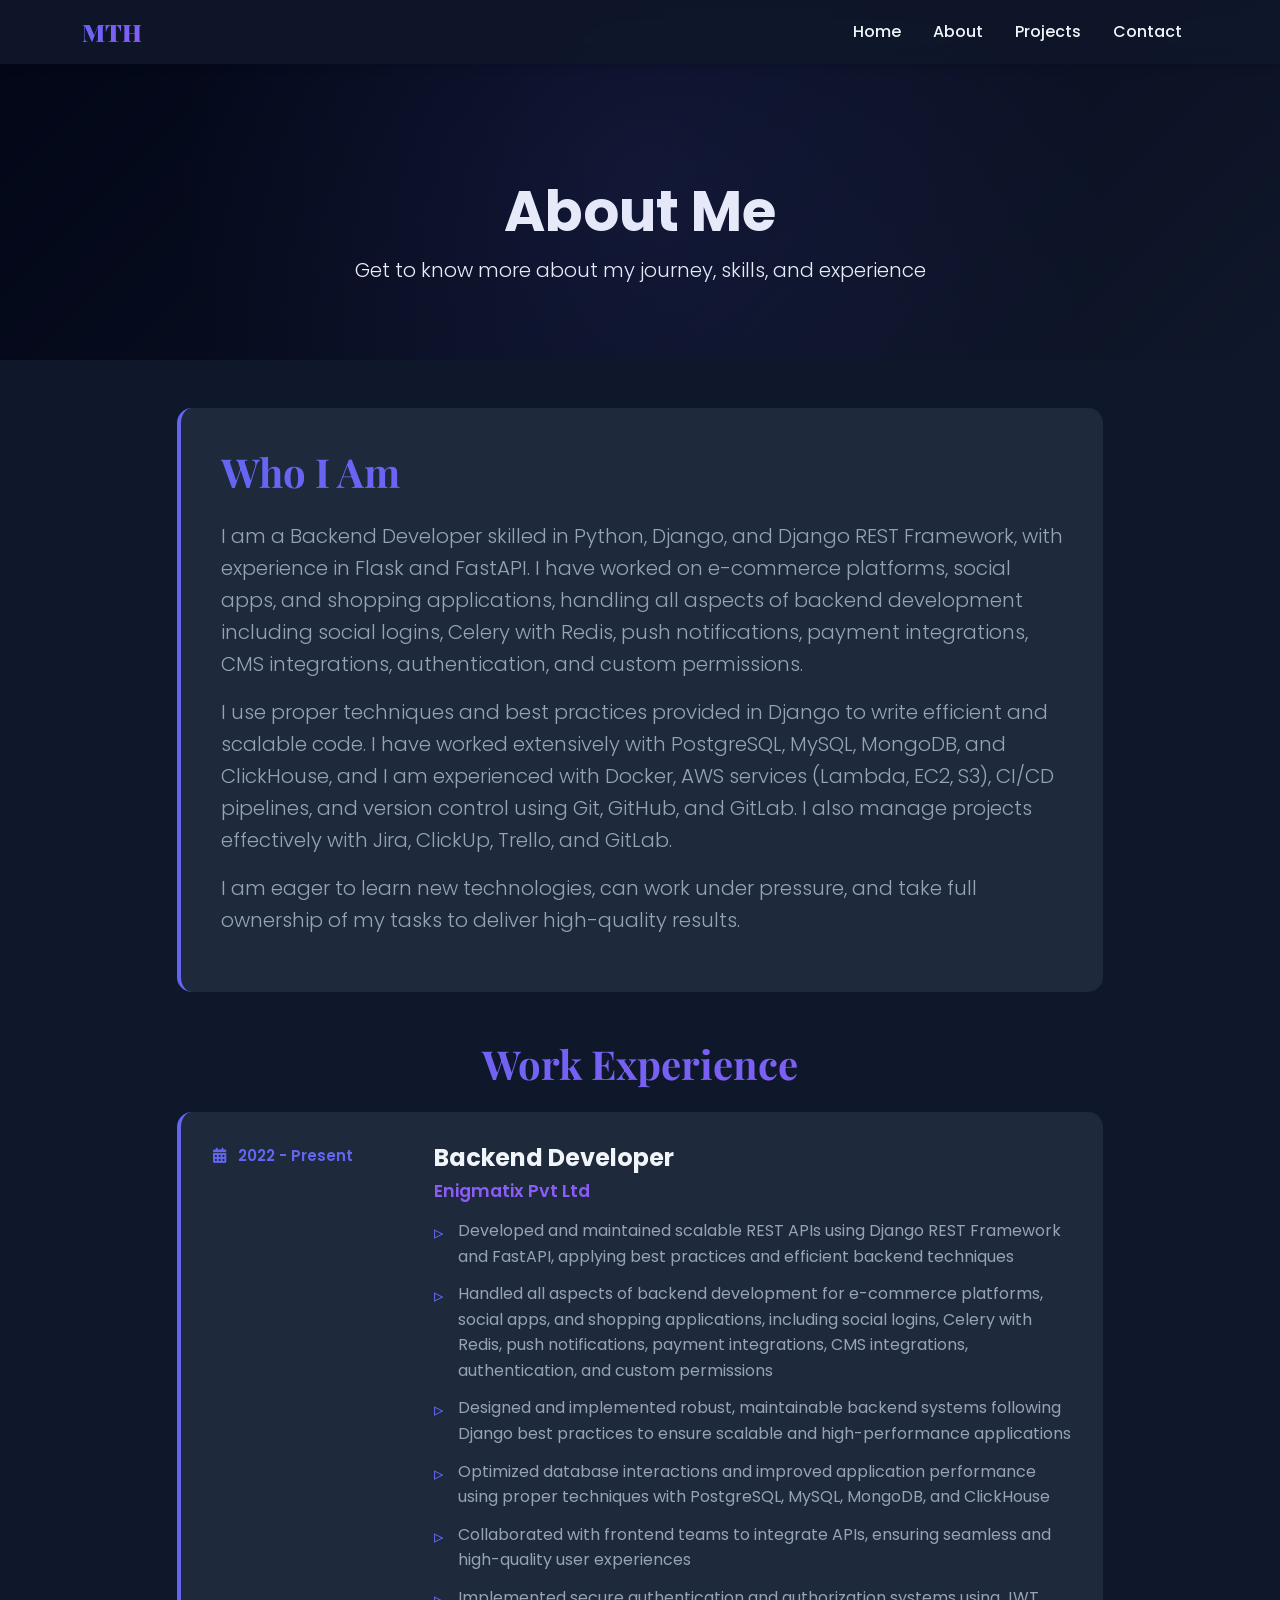
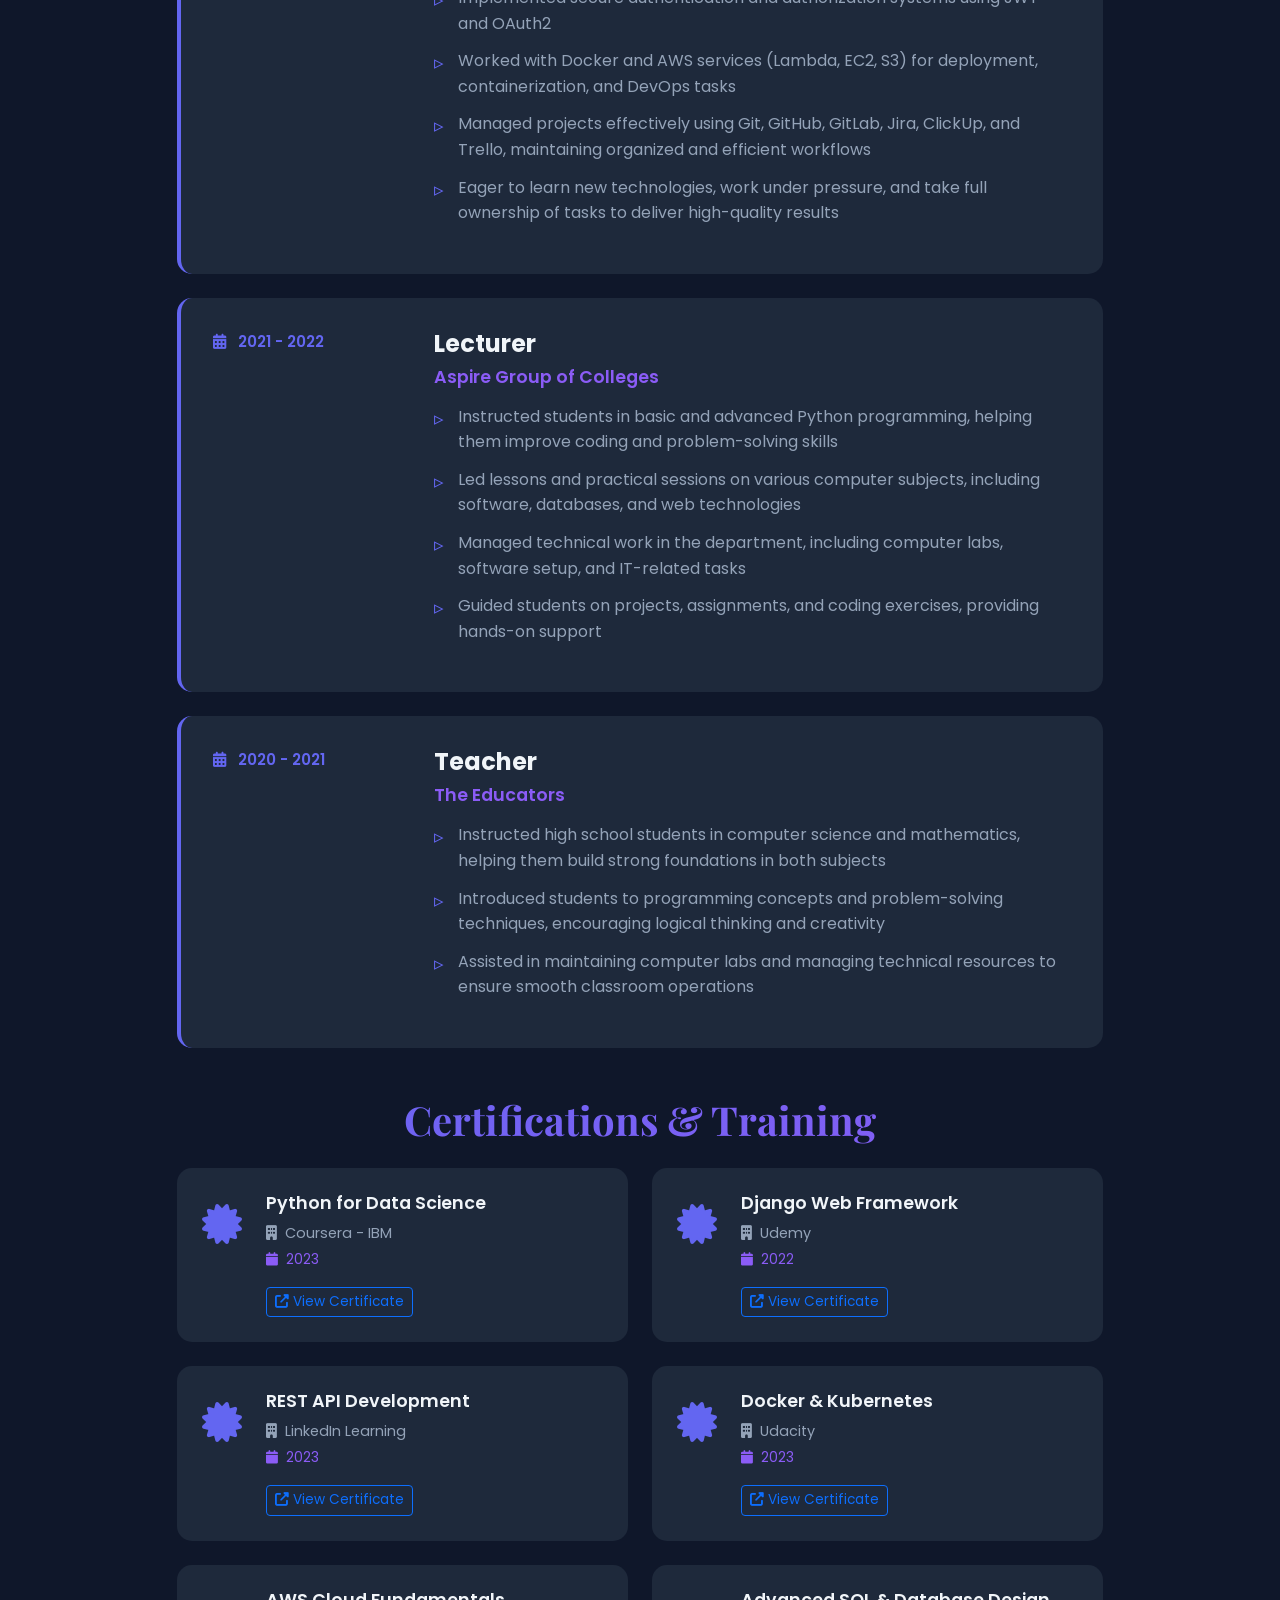
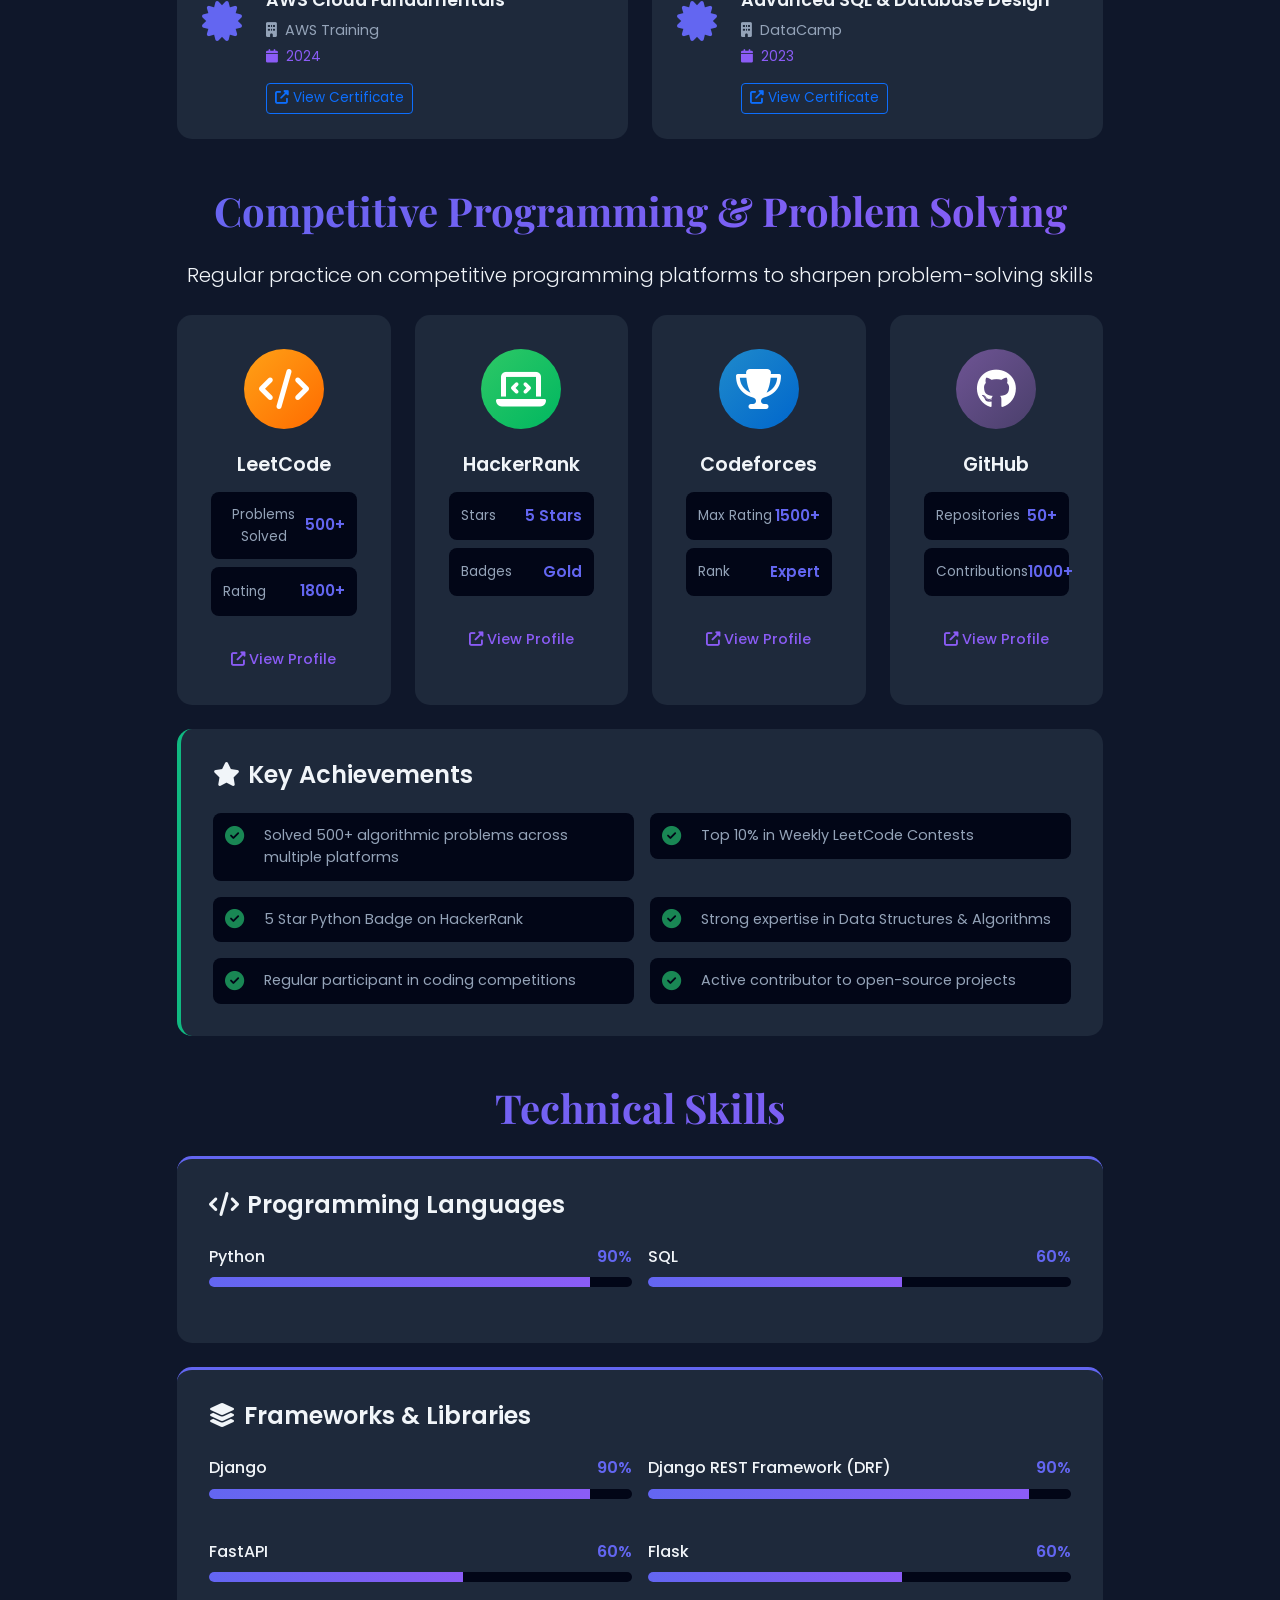
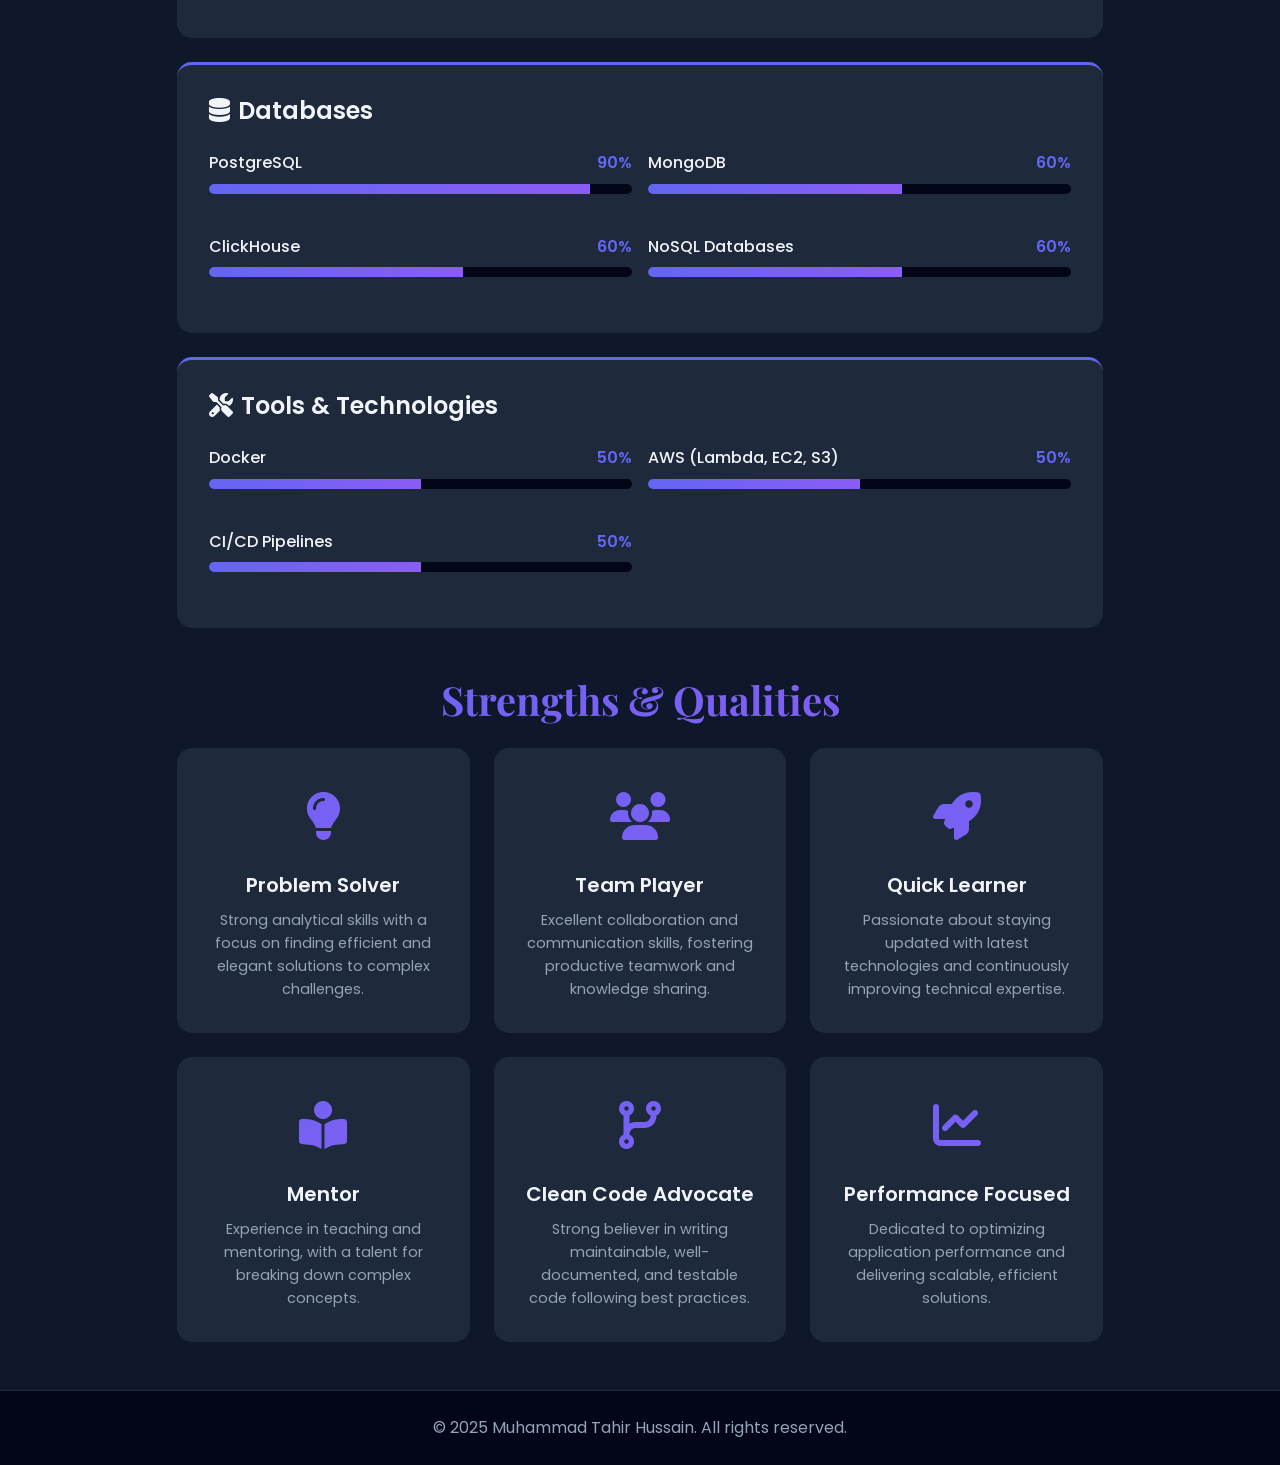
==== about.html @ ba2c2f6b "Add portfolio to showcase skills, projects, and experience" ====
<!DOCTYPE html>
<html lang="en">
<head>
    <meta charset="UTF-8">
    <meta name="viewport" content="width=device-width, initial-scale=1.0">
    <meta name="description" content="About Muhammad Tahir Hussain - Experienced Backend Developer with expertise in Python, Django, and FastAPI.">
    <meta name="keywords" content="Backend Developer, Python, Django, FastAPI, REST API, Muhammad Tahir Hussain">
    <title>About - Muhammad Tahir Hussain</title>

    <!-- Open Graph / Facebook -->
    <meta property="og:type" content="website">
    <meta property="og:url" content="https://yourdomain.com/about.html">
    <meta property="og:title" content="About - Muhammad Tahir Hussain">
    <meta property="og:description" content="Get to know more about my journey, skills, and experience as a Backend Developer.">
    <meta property="og:image" content="https://yourdomain.com/images/og-image.jpg">

    <!-- Twitter -->
    <meta property="twitter:card" content="summary_large_image">
    <meta property="twitter:url" content="https://yourdomain.com/about.html">
    <meta property="twitter:title" content="About - Muhammad Tahir Hussain">
    <meta property="twitter:description" content="Get to know more about my journey, skills, and experience as a Backend Developer.">
    <meta property="twitter:image" content="https://yourdomain.com/images/og-image.jpg">
    <meta name="twitter:creator" content="@tahirnekukara">
    <meta name="twitter:site" content="@tahirnekukara">

    <!-- Social Media Links -->
    <meta property="og:see_also" content="https://www.facebook.com/tahirnekukara">
    <meta property="og:see_also" content="https://www.twitter.com/tahirnekukara">
    <meta property="og:see_also" content="https://www.instagram.com/tahirnekukara">

    <!-- Profile Metadata -->
    <meta property="profile:first_name" content="Muhammad Tahir">
    <meta property="profile:last_name" content="Hussain">
    <meta property="profile:username" content="tahirnekukara">

    <!-- Social Profiles for Search Engines -->
    <link rel="me" href="https://www.facebook.com/tahirnekukara">
    <link rel="me" href="https://www.twitter.com/tahirnekukara">
    <link rel="me" href="https://www.instagram.com/tahirnekukara">

    <!-- Favicon -->
    <link rel="icon" type="image/x-icon" href="favicon.ico">
    <meta name="theme-color" content="#6366f1">

    <!-- Bootstrap 5 CSS -->
    <link href="https://cdn.jsdelivr.net/npm/bootstrap@5.3.2/dist/css/bootstrap.min.css" rel="stylesheet">

    <!-- Font Awesome Icons -->
    <link rel="stylesheet" href="https://cdnjs.cloudflare.com/ajax/libs/font-awesome/6.4.2/css/all.min.css">

    <!-- Google Fonts -->
    <link href="https://fonts.googleapis.com/css2?family=Poppins:wght@300;400;500;600;700&family=Playfair+Display:wght@700;900&display=swap" rel="stylesheet">

    <!-- Custom CSS -->
    <link rel="stylesheet" href="assets/css/style.css">
</head>
<body>

    <!-- Navigation -->
    <nav class="navbar navbar-expand-lg navbar-dark bg-dark fixed-top">
        <div class="container">
            <a class="navbar-brand" href="index.html">
                <span class="brand-name">MTH</span>
            </a>
            <button class="navbar-toggler" type="button" data-bs-toggle="collapse" data-bs-target="#navbarNav">
                <span class="navbar-toggler-icon"></span>
            </button>
            <div class="collapse navbar-collapse" id="navbarNav">
                <ul class="navbar-nav ms-auto">
                    <li class="nav-item">
                        <a class="nav-link" href="index.html">Home</a>
                    </li>
                    <li class="nav-item">
                        <a class="nav-link active" href="about.html">About</a>
                    </li>
                    <li class="nav-item">
                        <a class="nav-link" href="projects.html">Projects</a>
                    </li>
                    <li class="nav-item">
                        <a class="nav-link" href="contact.html">Contact</a>
                    </li>
                </ul>
            </div>
        </div>
    </nav>

    <!-- About Hero Section -->
    <section class="page-header d-flex align-items-center">
        <div class="container">
            <div class="row">
                <div class="col-12 text-center fade-in">
                    <h1 class="display-4 fw-bold">About Me</h1>
                    <p class="lead">Get to know more about my journey, skills, and experience</p>
                </div>
            </div>
        </div>
    </section>

    <!-- About Content Section -->
    <section class="about-section py-5">
        <div class="container">
            <!-- Introduction -->
            <div class="row mb-5 fade-in-up">
                <div class="col-lg-10 mx-auto">
                    <div class="about-intro">
                        <h2 class="section-title mb-4">Who I Am</h2>
                        <p class="lead">
                            I am a Backend Developer skilled in Python, Django, and Django REST Framework, with experience
                            in Flask and FastAPI. I have worked on e-commerce platforms, social apps, and shopping
                            applications, handling all aspects of backend development including social logins, Celery with
                            Redis, push notifications, payment integrations, CMS integrations, authentication, and custom
                            permissions.
                        </p>
                        <p class="lead">
                            I use proper techniques and best practices provided in Django to write efficient and scalable
                            code. I have worked extensively with PostgreSQL, MySQL, MongoDB, and ClickHouse, and I am
                            experienced with Docker, AWS services (Lambda, EC2, S3), CI/CD pipelines, and version control
                            using Git, GitHub, and GitLab. I also manage projects effectively with Jira, ClickUp, Trello,
                            and GitLab.
                        </p>
                        <p class="lead">
                            I am eager to learn new technologies, can work under pressure, and take full ownership of my
                            tasks to deliver high-quality results.
                        </p>
                    </div>
                </div>
            </div>

            <!-- Work Experience -->
            <div class="row mb-5">
                <div class="col-12">
                    <h2 class="section-title mb-4 text-center">Work Experience</h2>
                </div>
                <div class="col-lg-10 mx-auto">
                    <!-- Experience 1 -->
                    <div class="experience-card fade-in-up mb-4">
                        <div class="row">
                            <div class="col-md-3 mb-3 mb-md-0">
                                <div class="experience-year">
                                    <i class="fas fa-calendar-alt me-2"></i>
                                    2022 - Present
                                </div>
                            </div>
                            <div class="col-md-9">
                                <h4 class="experience-title">Backend Developer</h4>
                                <h5 class="experience-company">Enigmatix Pvt Ltd</h5>
                                <ul class="experience-details">
                                    <li>Developed and maintained scalable REST APIs using Django REST Framework and FastAPI, applying best practices and efficient backend techniques</li>
                                    <li>Handled all aspects of backend development for e-commerce platforms, social apps, and shopping applications, including social logins, Celery with Redis, push notifications, payment integrations, CMS integrations, authentication, and custom permissions</li>
                                    <li>Designed and implemented robust, maintainable backend systems following Django best practices to ensure scalable and high-performance applications</li>
                                    <li>Optimized database interactions and improved application performance using proper techniques with PostgreSQL, MySQL, MongoDB, and ClickHouse</li>
                                    <li>Collaborated with frontend teams to integrate APIs, ensuring seamless and high-quality user experiences</li>
                                    <li>Implemented secure authentication and authorization systems using JWT and OAuth2</li>
                                    <li>Worked with Docker and AWS services (Lambda, EC2, S3) for deployment, containerization, and DevOps tasks</li>
                                    <li>Managed projects effectively using Git, GitHub, GitLab, Jira, ClickUp, and Trello, maintaining organized and efficient workflows</li>
                                    <li>Eager to learn new technologies, work under pressure, and take full ownership of tasks to deliver high-quality results</li>
                                </ul>
                            </div>
                        </div>
                    </div>

                    <!-- Experience 2 -->
                    <div class="experience-card fade-in-up mb-4">
                        <div class="row">
                            <div class="col-md-3 mb-3 mb-md-0">
                                <div class="experience-year">
                                    <i class="fas fa-calendar-alt me-2"></i>
                                    2021 - 2022
                                </div>
                            </div>
                            <div class="col-md-9">
                                <h4 class="experience-title">Lecturer</h4>
                                <h5 class="experience-company">Aspire Group of Colleges</h5>
                                <ul class="experience-details">
                                    <li>Instructed students in basic and advanced Python programming, helping them improve coding and problem-solving skills</li>
                                    <li>Led lessons and practical sessions on various computer subjects, including software, databases, and web technologies</li>
                                    <li>Managed technical work in the department, including computer labs, software setup, and IT-related tasks</li>
                                    <li>Guided students on projects, assignments, and coding exercises, providing hands-on support</li>
                                </ul>
                            </div>
                        </div>
                    </div>

                    <!-- Experience 3 -->
                    <div class="experience-card fade-in-up">
                        <div class="row">
                            <div class="col-md-3 mb-3 mb-md-0">
                                <div class="experience-year">
                                    <i class="fas fa-calendar-alt me-2"></i>
                                    2020 - 2021
                                </div>
                            </div>
                            <div class="col-md-9">
                                <h4 class="experience-title">Teacher</h4>
                                <h5 class="experience-company">The Educators</h5>
                                <ul class="experience-details">
                                    <li>Instructed high school students in computer science and mathematics, helping them build strong foundations in both subjects</li>
                                    <li>Introduced students to programming concepts and problem-solving techniques, encouraging logical thinking and creativity</li>
                                    <li>Assisted in maintaining computer labs and managing technical resources to ensure smooth classroom operations</li>
                                </ul>
                            </div>
                        </div>
                    </div>
                </div>
            </div>

            <!-- Certifications & Training -->
            <div class="row mb-5">
                <div class="col-12">
                    <h2 class="section-title mb-4 text-center">Certifications & Training</h2>
                </div>
                <div class="col-lg-10 mx-auto">
                    <div class="row g-4">
                        <!-- Certificate 1 -->
                        <div class="col-md-6 fade-in-up">
                            <div class="certificate-card">
                                <div class="certificate-icon">
                                    <i class="fas fa-certificate"></i>
                                </div>
                                <div class="certificate-content">
                                    <h5 class="certificate-title">Python for Data Science</h5>
                                    <p class="certificate-issuer"><i class="fas fa-building me-2"></i>Coursera - IBM</p>
                                    <p class="certificate-date"><i class="fas fa-calendar me-2"></i>2023</p>
                                    <a href="#" class="btn btn-sm btn-outline-primary certificate-link" target="_blank">
                                        <i class="fas fa-external-link-alt me-1"></i>View Certificate
                                    </a>
                                </div>
                            </div>
                        </div>

                        <!-- Certificate 2 -->
                        <div class="col-md-6 fade-in-up">
                            <div class="certificate-card">
                                <div class="certificate-icon">
                                    <i class="fas fa-certificate"></i>
                                </div>
                                <div class="certificate-content">
                                    <h5 class="certificate-title">Django Web Framework</h5>
                                    <p class="certificate-issuer"><i class="fas fa-building me-2"></i>Udemy</p>
                                    <p class="certificate-date"><i class="fas fa-calendar me-2"></i>2022</p>
                                    <a href="#" class="btn btn-sm btn-outline-primary certificate-link" target="_blank">
                                        <i class="fas fa-external-link-alt me-1"></i>View Certificate
                                    </a>
                                </div>
                            </div>
                        </div>

                        <!-- Certificate 3 -->
                        <div class="col-md-6 fade-in-up">
                            <div class="certificate-card">
                                <div class="certificate-icon">
                                    <i class="fas fa-certificate"></i>
                                </div>
                                <div class="certificate-content">
                                    <h5 class="certificate-title">REST API Development</h5>
                                    <p class="certificate-issuer"><i class="fas fa-building me-2"></i>LinkedIn Learning</p>
                                    <p class="certificate-date"><i class="fas fa-calendar me-2"></i>2023</p>
                                    <a href="#" class="btn btn-sm btn-outline-primary certificate-link" target="_blank">
                                        <i class="fas fa-external-link-alt me-1"></i>View Certificate
                                    </a>
                                </div>
                            </div>
                        </div>

                        <!-- Certificate 4 -->
                        <div class="col-md-6 fade-in-up">
                            <div class="certificate-card">
                                <div class="certificate-icon">
                                    <i class="fas fa-certificate"></i>
                                </div>
                                <div class="certificate-content">
                                    <h5 class="certificate-title">Docker & Kubernetes</h5>
                                    <p class="certificate-issuer"><i class="fas fa-building me-2"></i>Udacity</p>
                                    <p class="certificate-date"><i class="fas fa-calendar me-2"></i>2023</p>
                                    <a href="#" class="btn btn-sm btn-outline-primary certificate-link" target="_blank">
                                        <i class="fas fa-external-link-alt me-1"></i>View Certificate
                                    </a>
                                </div>
                            </div>
                        </div>

                        <!-- Certificate 5 -->
                        <div class="col-md-6 fade-in-up">
                            <div class="certificate-card">
                                <div class="certificate-icon">
                                    <i class="fas fa-certificate"></i>
                                </div>
                                <div class="certificate-content">
                                    <h5 class="certificate-title">AWS Cloud Fundamentals</h5>
                                    <p class="certificate-issuer"><i class="fas fa-building me-2"></i>AWS Training</p>
                                    <p class="certificate-date"><i class="fas fa-calendar me-2"></i>2024</p>
                                    <a href="#" class="btn btn-sm btn-outline-primary certificate-link" target="_blank">
                                        <i class="fas fa-external-link-alt me-1"></i>View Certificate
                                    </a>
                                </div>
                            </div>
                        </div>

                        <!-- Certificate 6 -->
                        <div class="col-md-6 fade-in-up">
                            <div class="certificate-card">
                                <div class="certificate-icon">
                                    <i class="fas fa-certificate"></i>
                                </div>
                                <div class="certificate-content">
                                    <h5 class="certificate-title">Advanced SQL & Database Design</h5>
                                    <p class="certificate-issuer"><i class="fas fa-building me-2"></i>DataCamp</p>
                                    <p class="certificate-date"><i class="fas fa-calendar me-2"></i>2023</p>
                                    <a href="#" class="btn btn-sm btn-outline-primary certificate-link" target="_blank">
                                        <i class="fas fa-external-link-alt me-1"></i>View Certificate
                                    </a>
                                </div>
                            </div>
                        </div>
                    </div>
                </div>
            </div>

            <!-- Competitive Programming & Problem Solving -->
            <div class="row mb-5">
                <div class="col-12">
                    <h2 class="section-title mb-4 text-center">Competitive Programming & Problem Solving</h2>
                    <p class="text-center lead mb-4">
                        Regular practice on competitive programming platforms to sharpen problem-solving skills
                    </p>
                </div>
                <div class="col-lg-10 mx-auto">
                    <div class="row g-4 mb-4">
                        <!-- LeetCode -->
                        <div class="col-md-6 col-lg-3 fade-in-up">
                            <a href="https://leetcode.com/yourusername" target="_blank" class="coding-platform-card text-decoration-none">
                                <div class="platform-icon leetcode">
                                    <i class="fas fa-code"></i>
                                </div>
                                <h5 class="platform-name">LeetCode</h5>
                                <div class="platform-stats">
                                    <div class="stat-item">
                                        <span class="stat-label">Problems Solved</span>
                                        <span class="stat-value">500+</span>
                                    </div>
                                    <div class="stat-item">
                                        <span class="stat-label">Rating</span>
                                        <span class="stat-value">1800+</span>
                                    </div>
                                </div>
                                <div class="platform-link">
                                    <i class="fas fa-external-link-alt"></i> View Profile
                                </div>
                            </a>
                        </div>

                        <!-- HackerRank -->
                        <div class="col-md-6 col-lg-3 fade-in-up">
                            <a href="https://www.hackerrank.com/yourusername" target="_blank" class="coding-platform-card text-decoration-none">
                                <div class="platform-icon hackerrank">
                                    <i class="fas fa-laptop-code"></i>
                                </div>
                                <h5 class="platform-name">HackerRank</h5>
                                <div class="platform-stats">
                                    <div class="stat-item">
                                        <span class="stat-label">Stars</span>
                                        <span class="stat-value">5 Stars</span>
                                    </div>
                                    <div class="stat-item">
                                        <span class="stat-label">Badges</span>
                                        <span class="stat-value">Gold</span>
                                    </div>
                                </div>
                                <div class="platform-link">
                                    <i class="fas fa-external-link-alt"></i> View Profile
                                </div>
                            </a>
                        </div>

                        <!-- CodeForces -->
                        <div class="col-md-6 col-lg-3 fade-in-up">
                            <a href="https://codeforces.com/profile/yourusername" target="_blank" class="coding-platform-card text-decoration-none">
                                <div class="platform-icon codeforces">
                                    <i class="fas fa-trophy"></i>
                                </div>
                                <h5 class="platform-name">Codeforces</h5>
                                <div class="platform-stats">
                                    <div class="stat-item">
                                        <span class="stat-label">Max Rating</span>
                                        <span class="stat-value">1500+</span>
                                    </div>
                                    <div class="stat-item">
                                        <span class="stat-label">Rank</span>
                                        <span class="stat-value">Expert</span>
                                    </div>
                                </div>
                                <div class="platform-link">
                                    <i class="fas fa-external-link-alt"></i> View Profile
                                </div>
                            </a>
                        </div>

                        <!-- GitHub -->
                        <div class="col-md-6 col-lg-3 fade-in-up">
                            <a href="https://github.com/tahirhussainswe" target="_blank" class="coding-platform-card text-decoration-none">
                                <div class="platform-icon github">
                                    <i class="fab fa-github"></i>
                                </div>
                                <h5 class="platform-name">GitHub</h5>
                                <div class="platform-stats">
                                    <div class="stat-item">
                                        <span class="stat-label">Repositories</span>
                                        <span class="stat-value">50+</span>
                                    </div>
                                    <div class="stat-item">
                                        <span class="stat-label">Contributions</span>
                                        <span class="stat-value">1000+</span>
                                    </div>
                                </div>
                                <div class="platform-link">
                                    <i class="fas fa-external-link-alt"></i> View Profile
                                </div>
                            </a>
                        </div>
                    </div>

                    <!-- Problem Solving Achievements -->
                    <div class="problem-solving-highlights fade-in-up">
                        <h4 class="mb-4"><i class="fas fa-star me-2"></i>Key Achievements</h4>
                        <div class="row g-3">
                            <div class="col-md-6">
                                <div class="achievement-item">
                                    <i class="fas fa-check-circle text-success me-2"></i>
                                    <span>Solved 500+ algorithmic problems across multiple platforms</span>
                                </div>
                            </div>
                            <div class="col-md-6">
                                <div class="achievement-item">
                                    <i class="fas fa-check-circle text-success me-2"></i>
                                    <span>Top 10% in Weekly LeetCode Contests</span>
                                </div>
                            </div>
                            <div class="col-md-6">
                                <div class="achievement-item">
                                    <i class="fas fa-check-circle text-success me-2"></i>
                                    <span>5 Star Python Badge on HackerRank</span>
                                </div>
                            </div>
                            <div class="col-md-6">
                                <div class="achievement-item">
                                    <i class="fas fa-check-circle text-success me-2"></i>
                                    <span>Strong expertise in Data Structures & Algorithms</span>
                                </div>
                            </div>
                            <div class="col-md-6">
                                <div class="achievement-item">
                                    <i class="fas fa-check-circle text-success me-2"></i>
                                    <span>Regular participant in coding competitions</span>
                                </div>
                            </div>
                            <div class="col-md-6">
                                <div class="achievement-item">
                                    <i class="fas fa-check-circle text-success me-2"></i>
                                    <span>Active contributor to open-source projects</span>
                                </div>
                            </div>
                        </div>
                    </div>
                </div>
            </div>

            <!-- Technical Skills -->
            <div class="row mb-5">
                <div class="col-12">
                    <h2 class="section-title mb-4 text-center">Technical Skills</h2>
                </div>
                <div class="col-lg-10 mx-auto">
                    <!-- Languages -->
                    <div class="skill-category fade-in-up mb-4">
                        <h4 class="skill-category-title">
                            <i class="fas fa-code me-2"></i>Programming Languages
                        </h4>
                        <div class="row g-3">
                            <div class="col-md-6">
                                <div class="skill-item">
                                    <div class="d-flex justify-content-between mb-2">
                                        <span class="skill-name">Python</span>
                                        <span class="skill-percentage">90%</span>
                                    </div>
                                    <div class="progress">
                                        <div class="progress-bar" role="progressbar" style="width: 90%" aria-valuenow="90" aria-valuemin="0" aria-valuemax="100"></div>
                                    </div>
                                </div>
                            </div>
                            <div class="col-md-6">
                                <div class="skill-item">
                                    <div class="d-flex justify-content-between mb-2">
                                        <span class="skill-name">SQL</span>
                                        <span class="skill-percentage">60%</span>
                                    </div>
                                    <div class="progress">
                                        <div class="progress-bar" role="progressbar" style="width: 60%" aria-valuenow="60" aria-valuemin="0" aria-valuemax="100"></div>
                                    </div>
                                </div>
                            </div>
                        </div>
                    </div>

                    <!-- Frameworks -->
                    <div class="skill-category fade-in-up mb-4">
                        <h4 class="skill-category-title">
                            <i class="fas fa-layer-group me-2"></i>Frameworks & Libraries
                        </h4>
                        <div class="row g-3">
                            <div class="col-md-6">
                                <div class="skill-item">
                                    <div class="d-flex justify-content-between mb-2">
                                        <span class="skill-name">Django</span>
                                        <span class="skill-percentage">90%</span>
                                    </div>
                                    <div class="progress">
                                        <div class="progress-bar" role="progressbar" style="width: 90%" aria-valuenow="90" aria-valuemin="0" aria-valuemax="100"></div>
                                    </div>
                                </div>
                            </div>
                            <div class="col-md-6">
                                <div class="skill-item">
                                    <div class="d-flex justify-content-between mb-2">
                                        <span class="skill-name">Django REST Framework (DRF)</span>
                                        <span class="skill-percentage">90%</span>
                                    </div>
                                    <div class="progress">
                                        <div class="progress-bar" role="progressbar" style="width: 90%" aria-valuenow="90" aria-valuemin="0" aria-valuemax="100"></div>
                                    </div>
                                </div>
                            </div>
                            <div class="col-md-6">
                                <div class="skill-item">
                                    <div class="d-flex justify-content-between mb-2">
                                        <span class="skill-name">FastAPI</span>
                                        <span class="skill-percentage">60%</span>
                                    </div>
                                    <div class="progress">
                                        <div class="progress-bar" role="progressbar" style="width: 60%" aria-valuenow="60" aria-valuemin="0" aria-valuemax="100"></div>
                                    </div>
                                </div>
                            </div>
                            <div class="col-md-6">
                                <div class="skill-item">
                                    <div class="d-flex justify-content-between mb-2">
                                        <span class="skill-name">Flask</span>
                                        <span class="skill-percentage">60%</span>
                                    </div>
                                    <div class="progress">
                                        <div class="progress-bar" role="progressbar" style="width: 60%" aria-valuenow="60" aria-valuemin="0" aria-valuemax="100"></div>
                                    </div>
                                </div>
                            </div>
                        </div>
                    </div>

                    <!-- Databases -->
                    <div class="skill-category fade-in-up mb-4">
                        <h4 class="skill-category-title">
                            <i class="fas fa-database me-2"></i>Databases
                        </h4>
                        <div class="row g-3">
                            <div class="col-md-6">
                                <div class="skill-item">
                                    <div class="d-flex justify-content-between mb-2">
                                        <span class="skill-name">PostgreSQL</span>
                                        <span class="skill-percentage">90%</span>
                                    </div>
                                    <div class="progress">
                                        <div class="progress-bar" role="progressbar" style="width: 90%" aria-valuenow="90" aria-valuemin="0" aria-valuemax="100"></div>
                                    </div>
                                </div>
                            </div>
                            <div class="col-md-6">
                                <div class="skill-item">
                                    <div class="d-flex justify-content-between mb-2">
                                        <span class="skill-name">MongoDB</span>
                                        <span class="skill-percentage">60%</span>
                                    </div>
                                    <div class="progress">
                                        <div class="progress-bar" role="progressbar" style="width: 60%" aria-valuenow="60" aria-valuemin="0" aria-valuemax="100"></div>
                                    </div>
                                </div>
                            </div>
                            <div class="col-md-6">
                                <div class="skill-item">
                                    <div class="d-flex justify-content-between mb-2">
                                        <span class="skill-name">ClickHouse</span>
                                        <span class="skill-percentage">60%</span>
                                    </div>
                                    <div class="progress">
                                        <div class="progress-bar" role="progressbar" style="width: 60%" aria-valuenow="60" aria-valuemin="0" aria-valuemax="100"></div>
                                    </div>
                                </div>
                            </div>
                            <div class="col-md-6">
                                <div class="skill-item">
                                    <div class="d-flex justify-content-between mb-2">
                                        <span class="skill-name">NoSQL Databases</span>
                                        <span class="skill-percentage">60%</span>
                                    </div>
                                    <div class="progress">
                                        <div class="progress-bar" role="progressbar" style="width: 60%" aria-valuenow="60" aria-valuemin="0" aria-valuemax="100"></div>
                                    </div>
                                </div>
                            </div>
                        </div>
                    </div>

                    <!-- Tools & Technologies -->
                    <div class="skill-category fade-in-up">
                        <h4 class="skill-category-title">
                            <i class="fas fa-tools me-2"></i>Tools & Technologies
                        </h4>
                        <div class="row g-3">
                            <div class="col-md-6">
                                <div class="skill-item">
                                    <div class="d-flex justify-content-between mb-2">
                                        <span class="skill-name">Docker</span>
                                        <span class="skill-percentage">50%</span>
                                    </div>
                                    <div class="progress">
                                        <div class="progress-bar" role="progressbar" style="width: 50%" aria-valuenow="50" aria-valuemin="0" aria-valuemax="100"></div>
                                    </div>
                                </div>
                            </div>
                            <div class="col-md-6">
                                <div class="skill-item">
                                    <div class="d-flex justify-content-between mb-2">
                                        <span class="skill-name">AWS (Lambda, EC2, S3)</span>
                                        <span class="skill-percentage">50%</span>
                                    </div>
                                    <div class="progress">
                                        <div class="progress-bar" role="progressbar" style="width: 50%" aria-valuenow="50" aria-valuemin="0" aria-valuemax="100"></div>
                                    </div>
                                </div>
                            </div>
                            <div class="col-md-6">
                                <div class="skill-item">
                                    <div class="d-flex justify-content-between mb-2">
                                        <span class="skill-name">CI/CD Pipelines</span>
                                        <span class="skill-percentage">50%</span>
                                    </div>
                                    <div class="progress">
                                        <div class="progress-bar" role="progressbar" style="width: 50%" aria-valuenow="50" aria-valuemin="0" aria-valuemax="100"></div>
                                    </div>
                                </div>
                            </div>
                        </div>
                    </div>
                </div>
            </div>

            <!-- Strengths & Personal Qualities -->
            <div class="row">
                <div class="col-12">
                    <h2 class="section-title mb-4 text-center">Strengths & Qualities</h2>
                </div>
                <div class="col-lg-10 mx-auto">
                    <div class="row g-4">
                        <div class="col-md-4 fade-in-up">
                            <div class="quality-card text-center">
                                <div class="quality-icon">
                                    <i class="fas fa-lightbulb"></i>
                                </div>
                                <h5>Problem Solver</h5>
                                <p>Strong analytical skills with a focus on finding efficient and elegant solutions to complex challenges.</p>
                            </div>
                        </div>
                        <div class="col-md-4 fade-in-up">
                            <div class="quality-card text-center">
                                <div class="quality-icon">
                                    <i class="fas fa-users"></i>
                                </div>
                                <h5>Team Player</h5>
                                <p>Excellent collaboration and communication skills, fostering productive teamwork and knowledge sharing.</p>
                            </div>
                        </div>
                        <div class="col-md-4 fade-in-up">
                            <div class="quality-card text-center">
                                <div class="quality-icon">
                                    <i class="fas fa-rocket"></i>
                                </div>
                                <h5>Quick Learner</h5>
                                <p>Passionate about staying updated with latest technologies and continuously improving technical expertise.</p>
                            </div>
                        </div>
                        <div class="col-md-4 fade-in-up">
                            <div class="quality-card text-center">
                                <div class="quality-icon">
                                    <i class="fas fa-book-reader"></i>
                                </div>
                                <h5>Mentor</h5>
                                <p>Experience in teaching and mentoring, with a talent for breaking down complex concepts.</p>
                            </div>
                        </div>
                        <div class="col-md-4 fade-in-up">
                            <div class="quality-card text-center">
                                <div class="quality-icon">
                                    <i class="fas fa-code-branch"></i>
                                </div>
                                <h5>Clean Code Advocate</h5>
                                <p>Strong believer in writing maintainable, well-documented, and testable code following best practices.</p>
                            </div>
                        </div>
                        <div class="col-md-4 fade-in-up">
                            <div class="quality-card text-center">
                                <div class="quality-icon">
                                    <i class="fas fa-chart-line"></i>
                                </div>
                                <h5>Performance Focused</h5>
                                <p>Dedicated to optimizing application performance and delivering scalable, efficient solutions.</p>
                            </div>
                        </div>
                    </div>
                </div>
            </div>
        </div>
    </section>

    <!-- Footer -->
    <footer class="footer text-center py-4">
        <div class="container">
            <p class="mb-0">&copy; 2025 Muhammad Tahir Hussain. All rights reserved.</p>
        </div>
    </footer>

    <!-- Bootstrap JS -->
    <script src="https://cdn.jsdelivr.net/npm/bootstrap@5.3.2/dist/js/bootstrap.bundle.min.js"></script>

    <!-- Custom JS -->
    <script src="assets/js/script.js"></script>
</body>
</html>
---- assets/css/style.css ----
/* ========================================
   GLOBAL STYLES & RESET
   ======================================== */

:root {
    --primary-color: #6366f1;
    --secondary-color: #8b5cf6;
    --accent-color: #ec4899;
    --dark-bg: #0f172a;
    --darker-bg: #020617;
    --light-text: #f1f5f9;
    --gray-text: #94a3b8;
    --card-bg: #1e293b;
    --card-hover: #334155;
    --success-color: #10b981;
    --transition-speed: 0.3s;
}

* {
    margin: 0;
    padding: 0;
    box-sizing: border-box;
}

body {
    font-family: 'Poppins', sans-serif;
    background-color: var(--dark-bg);
    color: var(--light-text);
    line-height: 1.6;
    overflow-x: hidden;
}

/* Smooth Scrolling */
html {
    scroll-behavior: smooth;
}

/* Selection Color */
::selection {
    background-color: var(--primary-color);
    color: white;
}

/* ========================================
   NAVIGATION
   ======================================== */

.navbar {
    background-color: rgba(15, 23, 42, 0.95) !important;
    backdrop-filter: blur(10px);
    box-shadow: 0 4px 6px rgba(0, 0, 0, 0.1);
    transition: all var(--transition-speed) ease;
}

.navbar-brand .brand-name {
    font-family: 'Playfair Display', serif;
    font-size: 1.5rem;
    font-weight: 900;
    background: linear-gradient(135deg, var(--primary-color), var(--secondary-color));
    -webkit-background-clip: text;
    -webkit-text-fill-color: transparent;
    background-clip: text;
    transition: all var(--transition-speed) ease;
}

.navbar-brand .brand-name:hover {
    transform: scale(1.1);
}

.nav-link {
    color: var(--light-text) !important;
    font-weight: 500;
    margin: 0 0.5rem;
    position: relative;
    transition: all var(--transition-speed) ease;
}

.nav-link::after {
    content: '';
    position: absolute;
    bottom: 0;
    left: 50%;
    transform: translateX(-50%);
    width: 0;
    height: 2px;
    background: linear-gradient(90deg, var(--primary-color), var(--secondary-color));
    transition: width var(--transition-speed) ease;
}

.nav-link:hover::after,
.nav-link.active::after {
    width: 80%;
}

.nav-link:hover {
    color: var(--primary-color) !important;
}

/* ========================================
   HERO SECTION
   ======================================== */

.hero-section {
    min-height: 100vh;
    padding: 120px 0 80px;
    background: linear-gradient(135deg, var(--darker-bg) 0%, var(--dark-bg) 100%);
    position: relative;
    overflow: hidden;
}

.hero-section::before {
    content: '';
    position: absolute;
    top: 0;
    left: 0;
    right: 0;
    bottom: 0;
    background: radial-gradient(circle at 20% 50%, rgba(99, 102, 241, 0.1) 0%, transparent 50%),
                radial-gradient(circle at 80% 50%, rgba(139, 92, 246, 0.1) 0%, transparent 50%);
    pointer-events: none;
}

.name-highlight {
    background: linear-gradient(135deg, var(--primary-color), var(--secondary-color), var(--accent-color));
    -webkit-background-clip: text;
    -webkit-text-fill-color: transparent;
    background-clip: text;
    background-size: 200% 200%;
    animation: gradient-shift 3s ease infinite;
    display: inline-block;
    font-family: 'Playfair Display', serif;
    position: relative;
    cursor: pointer;
    transition: all var(--transition-speed) ease;
}

.name-highlight:hover {
    transform: scale(1.05);
    filter: drop-shadow(0 0 20px rgba(99, 102, 241, 0.5));
}

@keyframes gradient-shift {
    0%, 100% {
        background-position: 0% 50%;
    }
    50% {
        background-position: 100% 50%;
    }
}

/* Profile Image */
.profile-image-wrapper {
    display: flex;
    justify-content: center;
    align-items: center;
}

.profile-image-container {
    position: relative;
    width: 350px;
    height: 350px;
    border-radius: 50%;
    overflow: hidden;
    box-shadow: 0 20px 60px rgba(99, 102, 241, 0.3);
    transition: all var(--transition-speed) ease;
}

.profile-image-container:hover {
    transform: scale(1.05) rotate(5deg);
    box-shadow: 0 30px 80px rgba(99, 102, 241, 0.5);
}

.profile-image-container::before {
    content: '';
    position: absolute;
    top: -2px;
    left: -2px;
    right: -2px;
    bottom: -2px;
    background: linear-gradient(45deg, var(--primary-color), var(--secondary-color), var(--accent-color));
    border-radius: 50%;
    z-index: -1;
    animation: rotate-border 3s linear infinite;
}

@keyframes rotate-border {
    0% {
        transform: rotate(0deg);
    }
    100% {
        transform: rotate(360deg);
    }
}

.profile-image {
    width: 100%;
    height: 100%;
    object-fit: cover;
    transition: all var(--transition-speed) ease;
}

.profile-overlay {
    position: absolute;
    top: 0;
    left: 0;
    right: 0;
    bottom: 0;
    background: linear-gradient(135deg, rgba(99, 102, 241, 0.9), rgba(139, 92, 246, 0.9));
    display: flex;
    justify-content: center;
    align-items: center;
    opacity: 0;
    transition: all var(--transition-speed) ease;
}

.profile-image-container:hover .profile-overlay {
    opacity: 1;
}

.profile-image-container:hover .profile-image {
    transform: scale(1.1);
}

.overlay-content i {
    color: white;
    animation: bounce 1s ease infinite;
}

@keyframes bounce {
    0%, 100% {
        transform: translateY(0);
    }
    50% {
        transform: translateY(-10px);
    }
}

/* Social Links */
.social-links {
    display: flex;
    gap: 1rem;
    flex-wrap: wrap;
}

.social-icon {
    width: 50px;
    height: 50px;
    border-radius: 50%;
    background: var(--card-bg);
    display: flex;
    justify-content: center;
    align-items: center;
    color: var(--light-text);
    font-size: 1.2rem;
    transition: all var(--transition-speed) ease;
    text-decoration: none;
}

.social-icon:hover {
    background: linear-gradient(135deg, var(--primary-color), var(--secondary-color));
    color: white;
    transform: translateY(-5px) rotate(360deg);
    box-shadow: 0 10px 30px rgba(99, 102, 241, 0.4);
}

/* CTA Buttons */
.cta-buttons .btn {
    padding: 0.75rem 2rem;
    border-radius: 50px;
    font-weight: 600;
    transition: all var(--transition-speed) ease;
    border: 2px solid transparent;
}

.btn-primary {
    background: linear-gradient(135deg, var(--primary-color), var(--secondary-color));
    border: none;
}

.btn-primary:hover {
    transform: translateY(-3px);
    box-shadow: 0 15px 40px rgba(99, 102, 241, 0.4);
}

.btn-outline-light {
    border-color: var(--light-text);
    color: var(--light-text);
}

.btn-outline-light:hover {
    background: var(--light-text);
    color: var(--dark-bg);
    transform: translateY(-3px);
}

/* Scroll Indicator */
.scroll-indicator {
    position: absolute;
    bottom: 30px;
    left: 50%;
    transform: translateX(-50%);
    animation: scroll-bounce 2s ease-in-out infinite;
}

.scroll-indicator a {
    color: var(--primary-color);
    font-size: 2rem;
    text-decoration: none;
    transition: all var(--transition-speed) ease;
}

.scroll-indicator a:hover {
    color: var(--secondary-color);
}

@keyframes scroll-bounce {
    0%, 100% {
        transform: translateX(-50%) translateY(0);
    }
    50% {
        transform: translateX(-50%) translateY(10px);
    }
}

/* ========================================
   SKILLS PREVIEW SECTION
   ======================================== */

.skills-preview-section {
    background-color: var(--darker-bg);
    padding: 80px 0;
}

.section-title {
    font-family: 'Playfair Display', serif;
    font-weight: 700;
    font-size: 2.5rem;
    margin-bottom: 2rem;
    background: linear-gradient(135deg, var(--primary-color), var(--secondary-color));
    -webkit-background-clip: text;
    -webkit-text-fill-color: transparent;
    background-clip: text;
}

.skill-card {
    background: var(--card-bg);
    padding: 2rem;
    border-radius: 15px;
    transition: all var(--transition-speed) ease;
    border: 1px solid transparent;
    height: 100%;
}

.skill-card:hover {
    background: var(--card-hover);
    transform: translateY(-10px);
    border-color: var(--primary-color);
    box-shadow: 0 20px 40px rgba(99, 102, 241, 0.2);
}

.skill-icon {
    font-size: 3rem;
    background: linear-gradient(135deg, var(--primary-color), var(--secondary-color));
    -webkit-background-clip: text;
    -webkit-text-fill-color: transparent;
    background-clip: text;
    margin-bottom: 1rem;
}

.skill-card h4 {
    font-weight: 600;
    margin-bottom: 0.5rem;
    color: var(--light-text);
}

.skill-card p {
    color: var(--gray-text);
    margin: 0;
    font-size: 0.9rem;
}

/* ========================================
   PAGE HEADER
   ======================================== */

.page-header {
    min-height: 40vh;
    background: linear-gradient(135deg, var(--darker-bg) 0%, var(--dark-bg) 100%);
    padding-top: 120px;
    position: relative;
    overflow: hidden;
}

.page-header::before {
    content: '';
    position: absolute;
    top: 0;
    left: 0;
    right: 0;
    bottom: 0;
    background: radial-gradient(circle at 50% 50%, rgba(99, 102, 241, 0.1) 0%, transparent 70%);
    pointer-events: none;
}

/* ========================================
   ABOUT SECTION
   ======================================== */

.about-section {
    background-color: var(--dark-bg);
}

.about-intro {
    background: var(--card-bg);
    padding: 2.5rem;
    border-radius: 15px;
    border-left: 4px solid var(--primary-color);
}

.about-intro .lead {
    color: var(--gray-text);
    margin-bottom: 1rem;
}

/* Experience Cards */
.experience-card {
    background: var(--card-bg);
    padding: 2rem;
    border-radius: 15px;
    border-left: 4px solid var(--primary-color);
    transition: all var(--transition-speed) ease;
}

.experience-card:hover {
    transform: translateX(10px);
    box-shadow: 0 10px 30px rgba(99, 102, 241, 0.2);
    border-left-width: 6px;
}

.experience-year {
    color: var(--primary-color);
    font-weight: 600;
    font-size: 0.95rem;
}

.experience-title {
    font-weight: 700;
    color: var(--light-text);
    margin-bottom: 0.5rem;
}

.experience-company {
    color: var(--secondary-color);
    font-weight: 600;
    font-size: 1.1rem;
    margin-bottom: 1rem;
}

.experience-details {
    list-style: none;
    padding: 0;
}

.experience-details li {
    position: relative;
    padding-left: 1.5rem;
    margin-bottom: 0.75rem;
    color: var(--gray-text);
}

.experience-details li::before {
    content: '▹';
    position: absolute;
    left: 0;
    color: var(--primary-color);
    font-size: 1.2rem;
}

/* Skills Section */
.skill-category {
    background: var(--card-bg);
    padding: 2rem;
    border-radius: 15px;
    border-top: 3px solid var(--primary-color);
}

.skill-category-title {
    color: var(--light-text);
    font-weight: 600;
    margin-bottom: 1.5rem;
}

.skill-item {
    margin-bottom: 1.5rem;
}

.skill-name {
    color: var(--light-text);
    font-weight: 500;
}

.skill-percentage {
    color: var(--primary-color);
    font-weight: 600;
}

.progress {
    height: 10px;
    background-color: var(--darker-bg);
    border-radius: 10px;
    overflow: hidden;
}

.progress-bar {
    background: linear-gradient(90deg, var(--primary-color), var(--secondary-color));
    transition: width 1.5s ease;
    animation: progress-animation 1.5s ease forwards;
}

@keyframes progress-animation {
    from {
        width: 0;
    }
}

/* Quality Cards */
.quality-card {
    background: var(--card-bg);
    padding: 2rem;
    border-radius: 15px;
    transition: all var(--transition-speed) ease;
    height: 100%;
}

.quality-card:hover {
    background: var(--card-hover);
    transform: translateY(-10px);
    box-shadow: 0 15px 40px rgba(99, 102, 241, 0.2);
}

.quality-icon {
    font-size: 3rem;
    background: linear-gradient(135deg, var(--primary-color), var(--secondary-color));
    -webkit-background-clip: text;
    -webkit-text-fill-color: transparent;
    background-clip: text;
    margin-bottom: 1rem;
}

.quality-card h5 {
    color: var(--light-text);
    font-weight: 600;
    margin-bottom: 0.75rem;
}

.quality-card p {
    color: var(--gray-text);
    font-size: 0.9rem;
    margin: 0;
}

/* ========================================
   CERTIFICATIONS SECTION
   ======================================== */

.certificate-card {
    background: var(--card-bg);
    padding: 1.5rem;
    border-radius: 15px;
    display: flex;
    gap: 1.5rem;
    align-items: flex-start;
    transition: all var(--transition-speed) ease;
    border: 1px solid transparent;
    height: 100%;
}

.certificate-card:hover {
    background: var(--card-hover);
    transform: translateY(-5px);
    border-color: var(--primary-color);
    box-shadow: 0 15px 40px rgba(99, 102, 241, 0.2);
}

.certificate-icon {
    font-size: 2.5rem;
    color: var(--primary-color);
    flex-shrink: 0;
    transition: all var(--transition-speed) ease;
}

.certificate-card:hover .certificate-icon {
    transform: scale(1.1) rotate(10deg);
}

.certificate-content {
    flex-grow: 1;
}

.certificate-title {
    color: var(--light-text);
    font-weight: 600;
    font-size: 1.1rem;
    margin-bottom: 0.5rem;
}

.certificate-issuer {
    color: var(--gray-text);
    font-size: 0.9rem;
    margin-bottom: 0.25rem;
}

.certificate-date {
    color: var(--secondary-color);
    font-size: 0.85rem;
    margin-bottom: 1rem;
}

.certificate-link {
    font-size: 0.85rem;
    transition: all var(--transition-speed) ease;
}

.certificate-link:hover {
    background: linear-gradient(135deg, var(--primary-color), var(--secondary-color));
    border-color: transparent;
    transform: translateX(5px);
}

/* ========================================
   COMPETITIVE PROGRAMMING SECTION
   ======================================== */

.coding-platform-card {
    background: var(--card-bg);
    padding: 2rem;
    border-radius: 15px;
    display: flex;
    flex-direction: column;
    align-items: center;
    text-align: center;
    transition: all var(--transition-speed) ease;
    border: 2px solid transparent;
    height: 100%;
    color: var(--light-text);
}

.coding-platform-card:hover {
    background: var(--card-hover);
    transform: translateY(-10px);
    border-color: var(--primary-color);
    box-shadow: 0 20px 50px rgba(99, 102, 241, 0.3);
    color: var(--light-text);
}

.platform-icon {
    width: 80px;
    height: 80px;
    border-radius: 50%;
    display: flex;
    justify-content: center;
    align-items: center;
    font-size: 2.5rem;
    margin-bottom: 1.5rem;
    transition: all var(--transition-speed) ease;
}

.platform-icon.leetcode {
    background: linear-gradient(135deg, #FFA116, #FF6B00);
    color: white;
}

.platform-icon.hackerrank {
    background: linear-gradient(135deg, #2EC866, #00B760);
    color: white;
}

.platform-icon.codeforces {
    background: linear-gradient(135deg, #1F8ACB, #0066CC);
    color: white;
}

.platform-icon.github {
    background: linear-gradient(135deg, #6e5494, #4a3f6b);
    color: white;
}

.coding-platform-card:hover .platform-icon {
    transform: scale(1.1) rotate(360deg);
}

.platform-name {
    color: var(--light-text);
    font-weight: 600;
    font-size: 1.2rem;
    margin-bottom: 1rem;
}

.platform-stats {
    width: 100%;
    margin-bottom: 1.5rem;
}

.stat-item {
    display: flex;
    justify-content: space-between;
    align-items: center;
    padding: 0.75rem;
    background: var(--darker-bg);
    border-radius: 8px;
    margin-bottom: 0.5rem;
}

.stat-label {
    color: var(--gray-text);
    font-size: 0.85rem;
}

.stat-value {
    color: var(--primary-color);
    font-weight: 600;
    font-size: 0.95rem;
}

.platform-link {
    color: var(--secondary-color);
    font-size: 0.9rem;
    font-weight: 500;
    transition: all var(--transition-speed) ease;
}

.coding-platform-card:hover .platform-link {
    color: var(--primary-color);
    transform: translateX(5px);
}

/* Problem Solving Highlights */
.problem-solving-highlights {
    background: var(--card-bg);
    padding: 2rem;
    border-radius: 15px;
    border-left: 4px solid var(--success-color);
}

.problem-solving-highlights h4 {
    color: var(--light-text);
    font-weight: 600;
    margin-bottom: 1.5rem;
}

.achievement-item {
    display: flex;
    align-items: flex-start;
    gap: 0.75rem;
    padding: 0.75rem;
    background: var(--darker-bg);
    border-radius: 8px;
    transition: all var(--transition-speed) ease;
}

.achievement-item:hover {
    background: var(--card-hover);
    transform: translateX(5px);
}

.achievement-item i {
    font-size: 1.2rem;
    margin-top: 0.1rem;
}

.achievement-item span {
    color: var(--gray-text);
    font-size: 0.9rem;
    line-height: 1.5;
}

/* ========================================
   PROJECTS SECTION
   ======================================== */

.projects-section {
    background-color: var(--dark-bg);
}

.project-card {
    background: var(--card-bg);
    border-radius: 15px;
    overflow: hidden;
    transition: all var(--transition-speed) ease;
    height: 100%;
    display: flex;
    flex-direction: column;
}

.project-card:hover {
    transform: translateY(-15px);
    box-shadow: 0 20px 60px rgba(99, 102, 241, 0.3);
}

.project-image {
    position: relative;
    overflow: hidden;
    height: 200px;
}

.project-image img {
    width: 100%;
    height: 100%;
    object-fit: cover;
    transition: all var(--transition-speed) ease;
}

.project-card:hover .project-image img {
    transform: scale(1.1);
}

.project-overlay {
    position: absolute;
    top: 0;
    left: 0;
    right: 0;
    bottom: 0;
    background: linear-gradient(135deg, rgba(99, 102, 241, 0.95), rgba(139, 92, 246, 0.95));
    display: flex;
    justify-content: center;
    align-items: center;
    opacity: 0;
    transition: all var(--transition-speed) ease;
}

.project-card:hover .project-overlay {
    opacity: 1;
}

.project-links {
    display: flex;
    gap: 1rem;
}

.project-link {
    width: 60px;
    height: 60px;
    border-radius: 50%;
    background: white;
    display: flex;
    justify-content: center;
    align-items: center;
    color: var(--primary-color);
    font-size: 1.5rem;
    text-decoration: none;
    transition: all var(--transition-speed) ease;
}

.project-link:hover {
    transform: scale(1.2) rotate(360deg);
    background: var(--accent-color);
    color: white;
}

.project-content {
    padding: 1.5rem;
    flex-grow: 1;
    display: flex;
    flex-direction: column;
}

.project-title {
    font-weight: 700;
    color: var(--light-text);
    margin-bottom: 0.75rem;
}

.project-description {
    color: var(--gray-text);
    font-size: 0.9rem;
    margin-bottom: 1rem;
    flex-grow: 1;
}

.tech-stack {
    display: flex;
    flex-wrap: wrap;
    gap: 0.5rem;
    margin-bottom: 1rem;
}

.tech-tag {
    background: var(--darker-bg);
    color: var(--primary-color);
    padding: 0.25rem 0.75rem;
    border-radius: 20px;
    font-size: 0.8rem;
    font-weight: 500;
    border: 1px solid var(--primary-color);
    transition: all var(--transition-speed) ease;
}

.tech-tag:hover {
    background: var(--primary-color);
    color: white;
    transform: scale(1.05);
}

.project-footer {
    margin-top: auto;
}

/* CTA Box */
.cta-box {
    background: var(--card-bg);
    padding: 3rem;
    border-radius: 15px;
    border: 2px solid var(--primary-color);
}

.cta-box h3 {
    color: var(--light-text);
}

.cta-box .lead {
    color: var(--gray-text);
}

/* ========================================
   CONTACT SECTION
   ======================================== */

.contact-section {
    background-color: var(--dark-bg);
}

.contact-info {
    background: var(--card-bg);
    padding: 2rem;
    border-radius: 15px;
    height: 100%;
}

.contact-details {
    margin-bottom: 2rem;
}

.contact-item {
    display: flex;
    align-items: flex-start;
    gap: 1rem;
    margin-bottom: 1.5rem;
    padding: 1rem;
    background: var(--darker-bg);
    border-radius: 10px;
    transition: all var(--transition-speed) ease;
}

.contact-item:hover {
    transform: translateX(10px);
    background: var(--card-hover);
}

.contact-icon {
    width: 50px;
    height: 50px;
    border-radius: 50%;
    background: linear-gradient(135deg, var(--primary-color), var(--secondary-color));
    display: flex;
    justify-content: center;
    align-items: center;
    color: white;
    font-size: 1.2rem;
    flex-shrink: 0;
}

.contact-text h5 {
    color: var(--light-text);
    font-weight: 600;
    font-size: 1rem;
    margin-bottom: 0.25rem;
}

.contact-text a {
    color: var(--primary-color);
    text-decoration: none;
    transition: all var(--transition-speed) ease;
}

.contact-text a:hover {
    color: var(--secondary-color);
}

.resume-download {
    background: var(--darker-bg);
    padding: 1.5rem;
    border-radius: 10px;
    margin-bottom: 2rem;
}

.resume-download h4 {
    color: var(--light-text);
    font-size: 1.1rem;
}

.social-links-section h4 {
    color: var(--light-text);
    font-size: 1.1rem;
}

/* Contact Form */
.contact-form-container {
    background: var(--card-bg);
    padding: 2rem;
    border-radius: 15px;
}

.form-group {
    margin-bottom: 1.5rem;
}

.form-label {
    color: var(--light-text);
    font-weight: 500;
    margin-bottom: 0.5rem;
}

.form-control {
    background: var(--darker-bg);
    border: 1px solid var(--card-hover);
    color: var(--light-text);
    padding: 0.75rem 1rem;
    border-radius: 8px;
    transition: all var(--transition-speed) ease;
}

.form-control:focus {
    background: var(--darker-bg);
    border-color: var(--primary-color);
    box-shadow: 0 0 0 0.2rem rgba(99, 102, 241, 0.25);
    color: var(--light-text);
}

.form-control::placeholder {
    color: var(--gray-text);
}

.invalid-feedback {
    color: var(--accent-color);
}

.form-control.is-invalid {
    border-color: var(--accent-color);
}

/* ========================================
   FOOTER
   ======================================== */

.footer {
    background-color: var(--darker-bg);
    border-top: 1px solid var(--card-bg);
}

.footer p {
    color: var(--gray-text);
}

/* ========================================
   ANIMATIONS
   ======================================== */

.fade-in {
    animation: fadeIn 1s ease-in;
}

@keyframes fadeIn {
    from {
        opacity: 0;
        transform: translateY(20px);
    }
    to {
        opacity: 1;
        transform: translateY(0);
    }
}

.fade-in-up {
    opacity: 0;
    transform: translateY(30px);
    transition: all 0.6s ease;
}

.fade-in-up.animate {
    opacity: 1;
    transform: translateY(0);
}

/* ========================================
   RESPONSIVE DESIGN
   ======================================== */

@media (max-width: 991px) {
    .hero-section {
        padding: 100px 0 60px;
    }

    .profile-image-container {
        width: 280px;
        height: 280px;
        margin-bottom: 2rem;
    }

    .section-title {
        font-size: 2rem;
    }

    .cta-buttons .btn {
        margin-bottom: 1rem;
    }
}

@media (max-width: 767px) {
    .name-highlight {
        font-size: 2rem;
    }

    .profile-image-container {
        width: 250px;
        height: 250px;
    }

    .social-links {
        justify-content: center;
    }

    .cta-buttons {
        text-align: center;
    }

    .cta-buttons .btn {
        display: block;
        width: 100%;
    }

    .skill-card {
        margin-bottom: 1rem;
    }
}

/* ========================================
   UTILITY CLASSES
   ======================================== */

.text-gradient {
    background: linear-gradient(135deg, var(--primary-color), var(--secondary-color));
    -webkit-background-clip: text;
    -webkit-text-fill-color: transparent;
    background-clip: text;
}

.btn-success {
    background: linear-gradient(135deg, #10b981, #059669);
    border: none;
}

.btn-success:hover {
    transform: translateY(-3px);
    box-shadow: 0 15px 40px rgba(16, 185, 129, 0.4);
}

/* Alert Styles */
.alert {
    border-radius: 10px;
    font-weight: 500;
}

.alert-success {
    background-color: rgba(16, 185, 129, 0.1);
    border-color: var(--success-color);
    color: var(--success-color);
}

.alert-danger {
    background-color: rgba(236, 72, 153, 0.1);
    border-color: var(--accent-color);
    color: var(--accent-color);
}
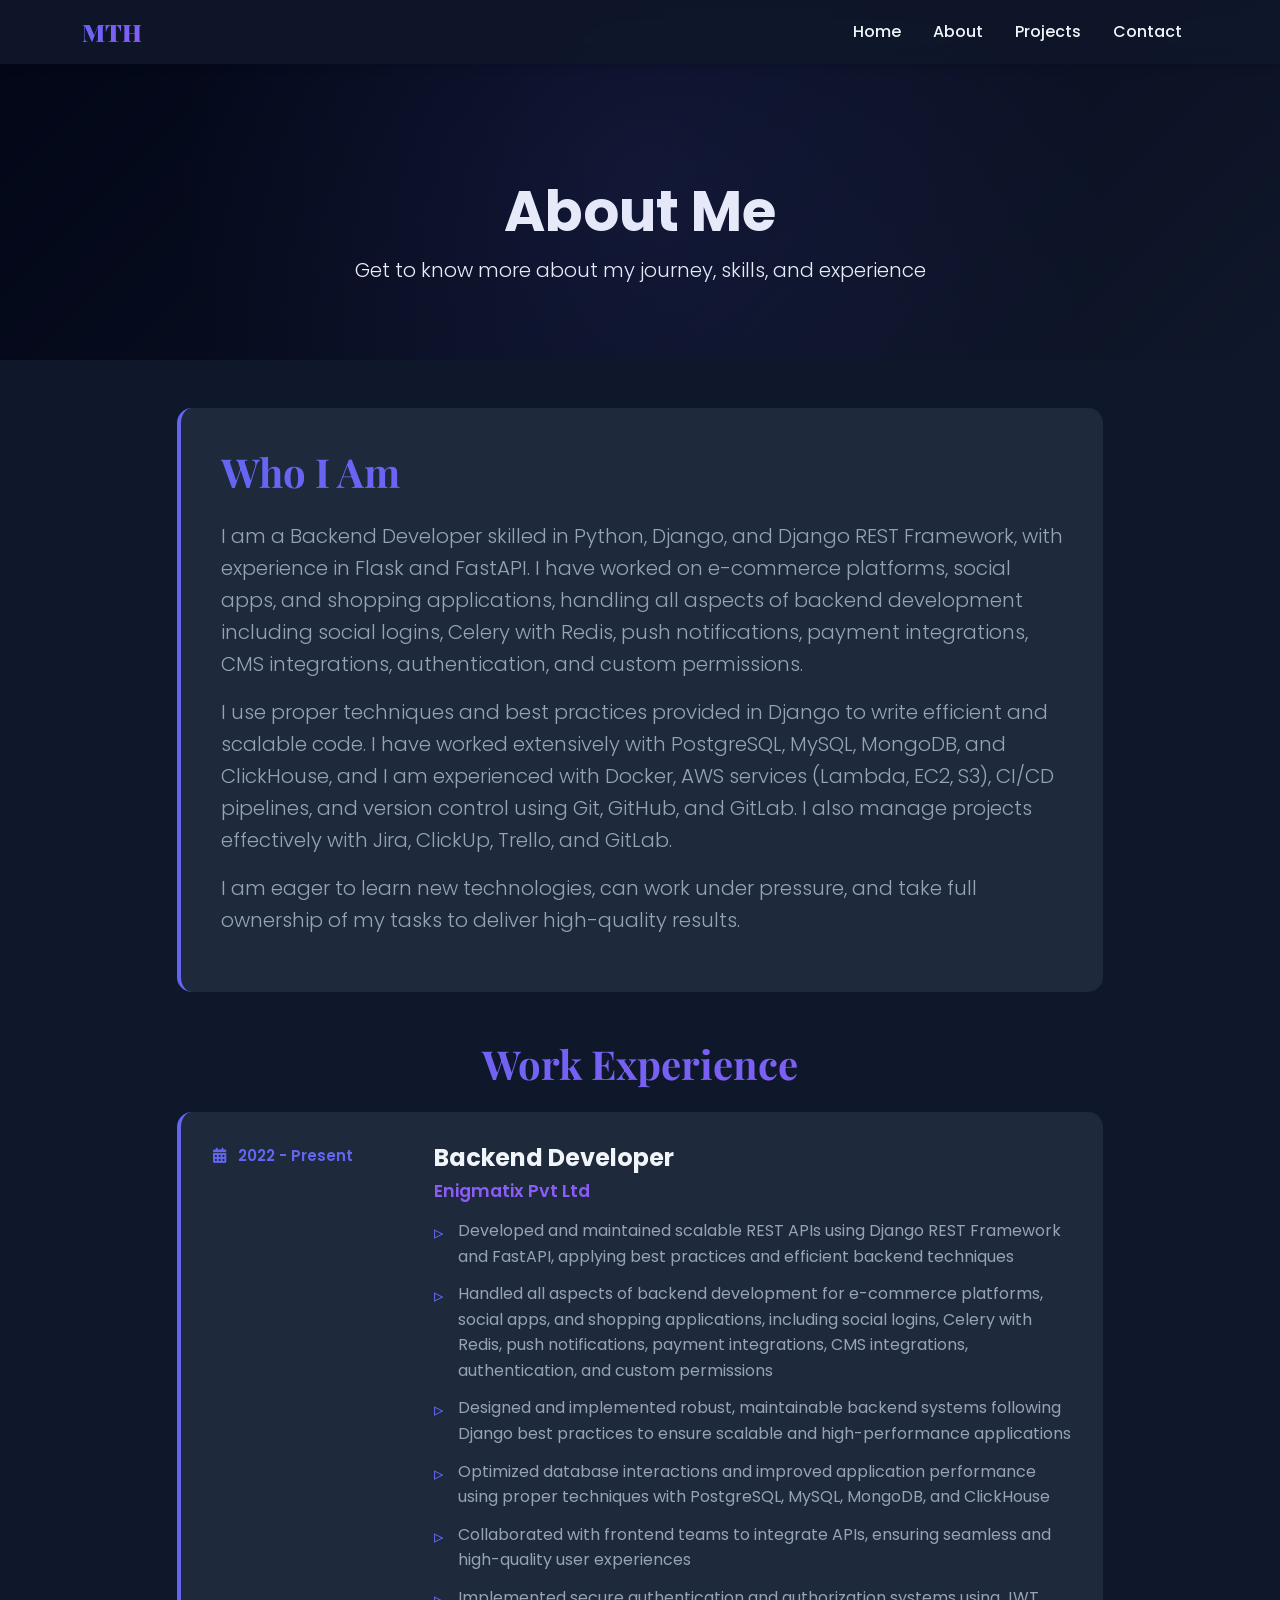
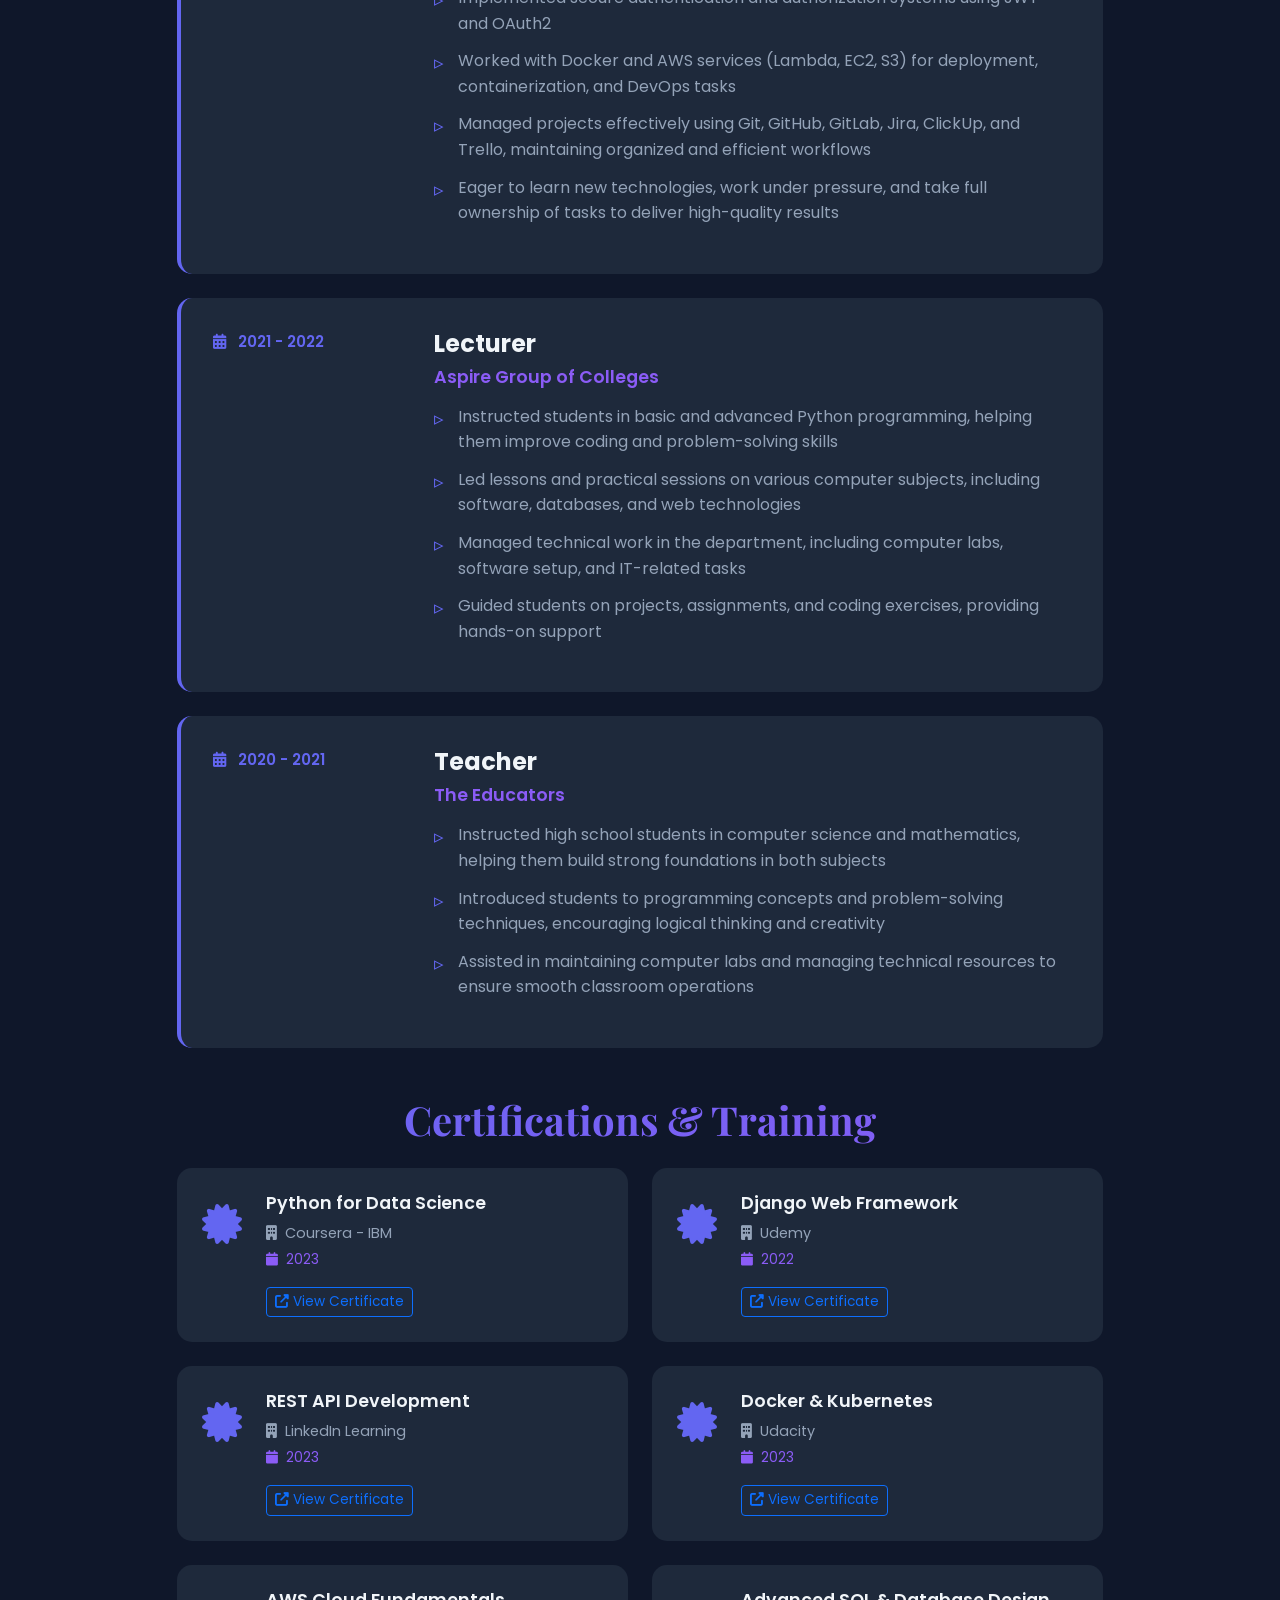
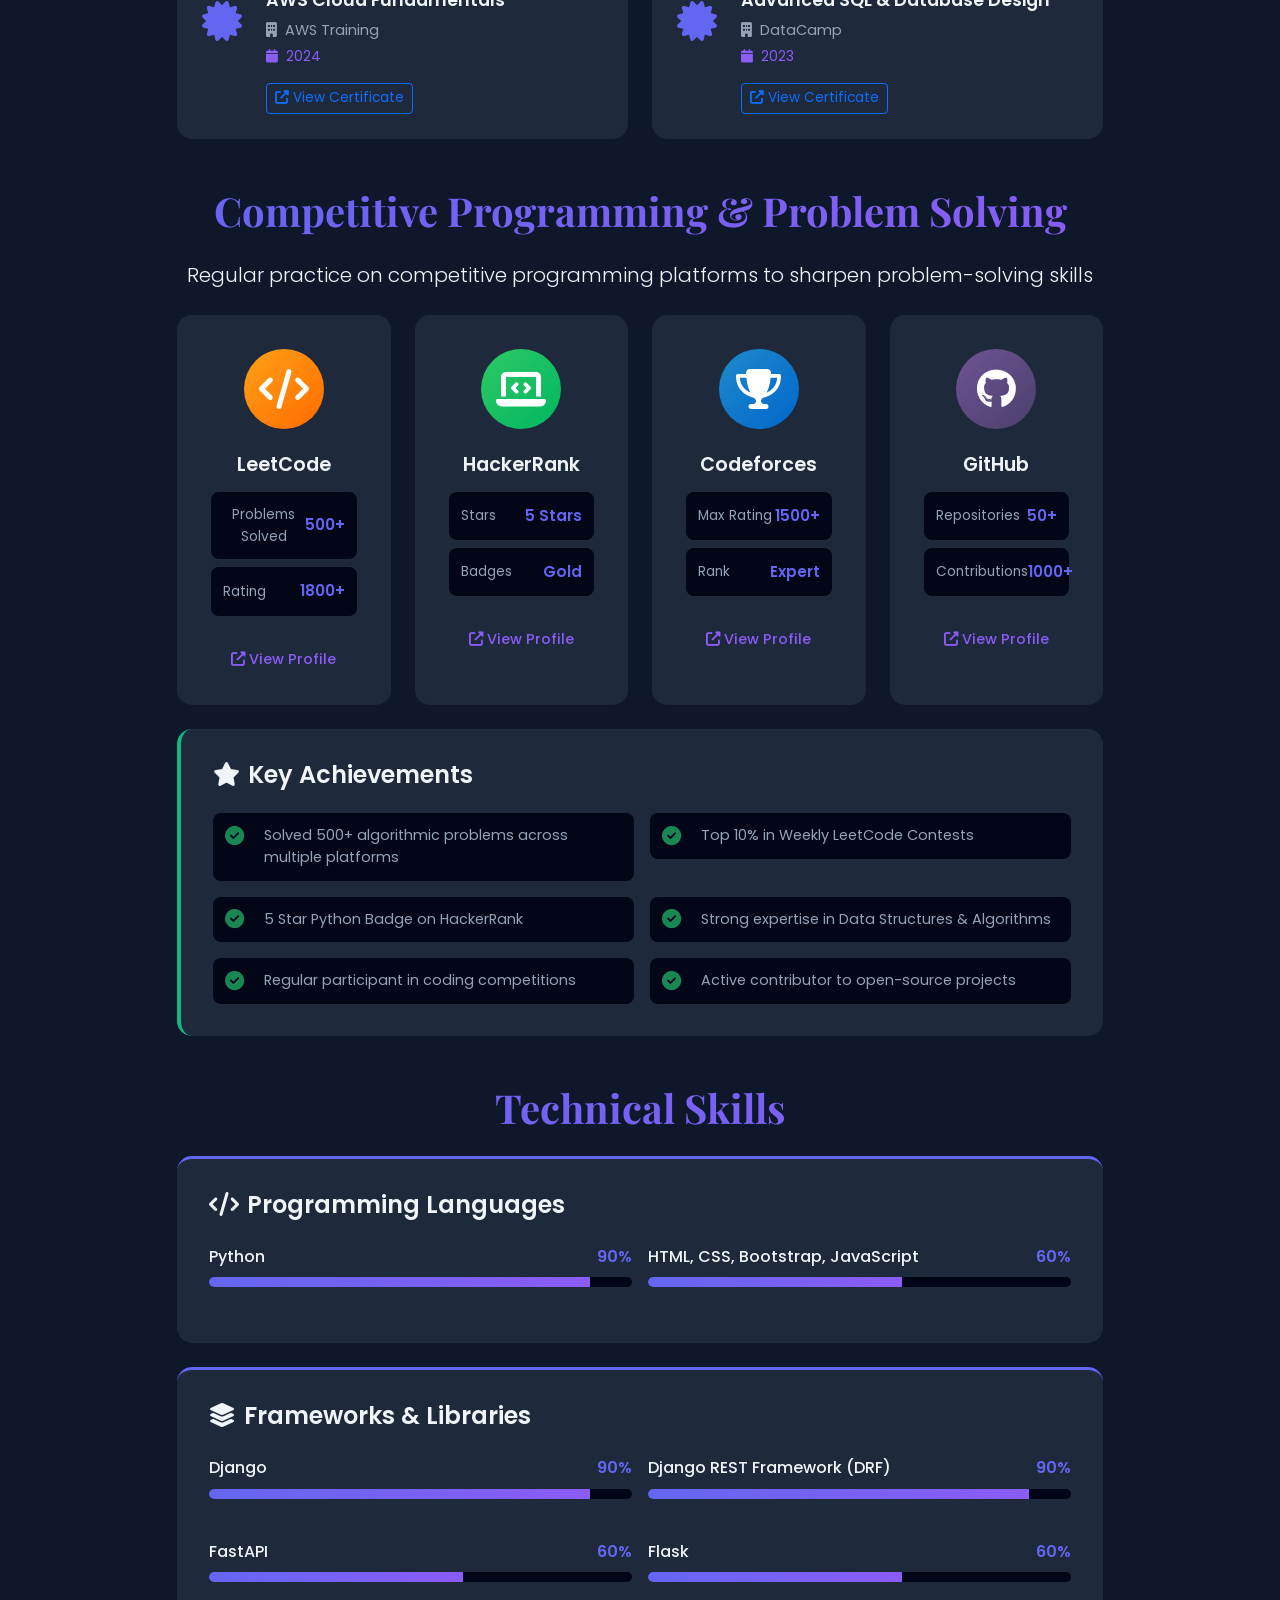
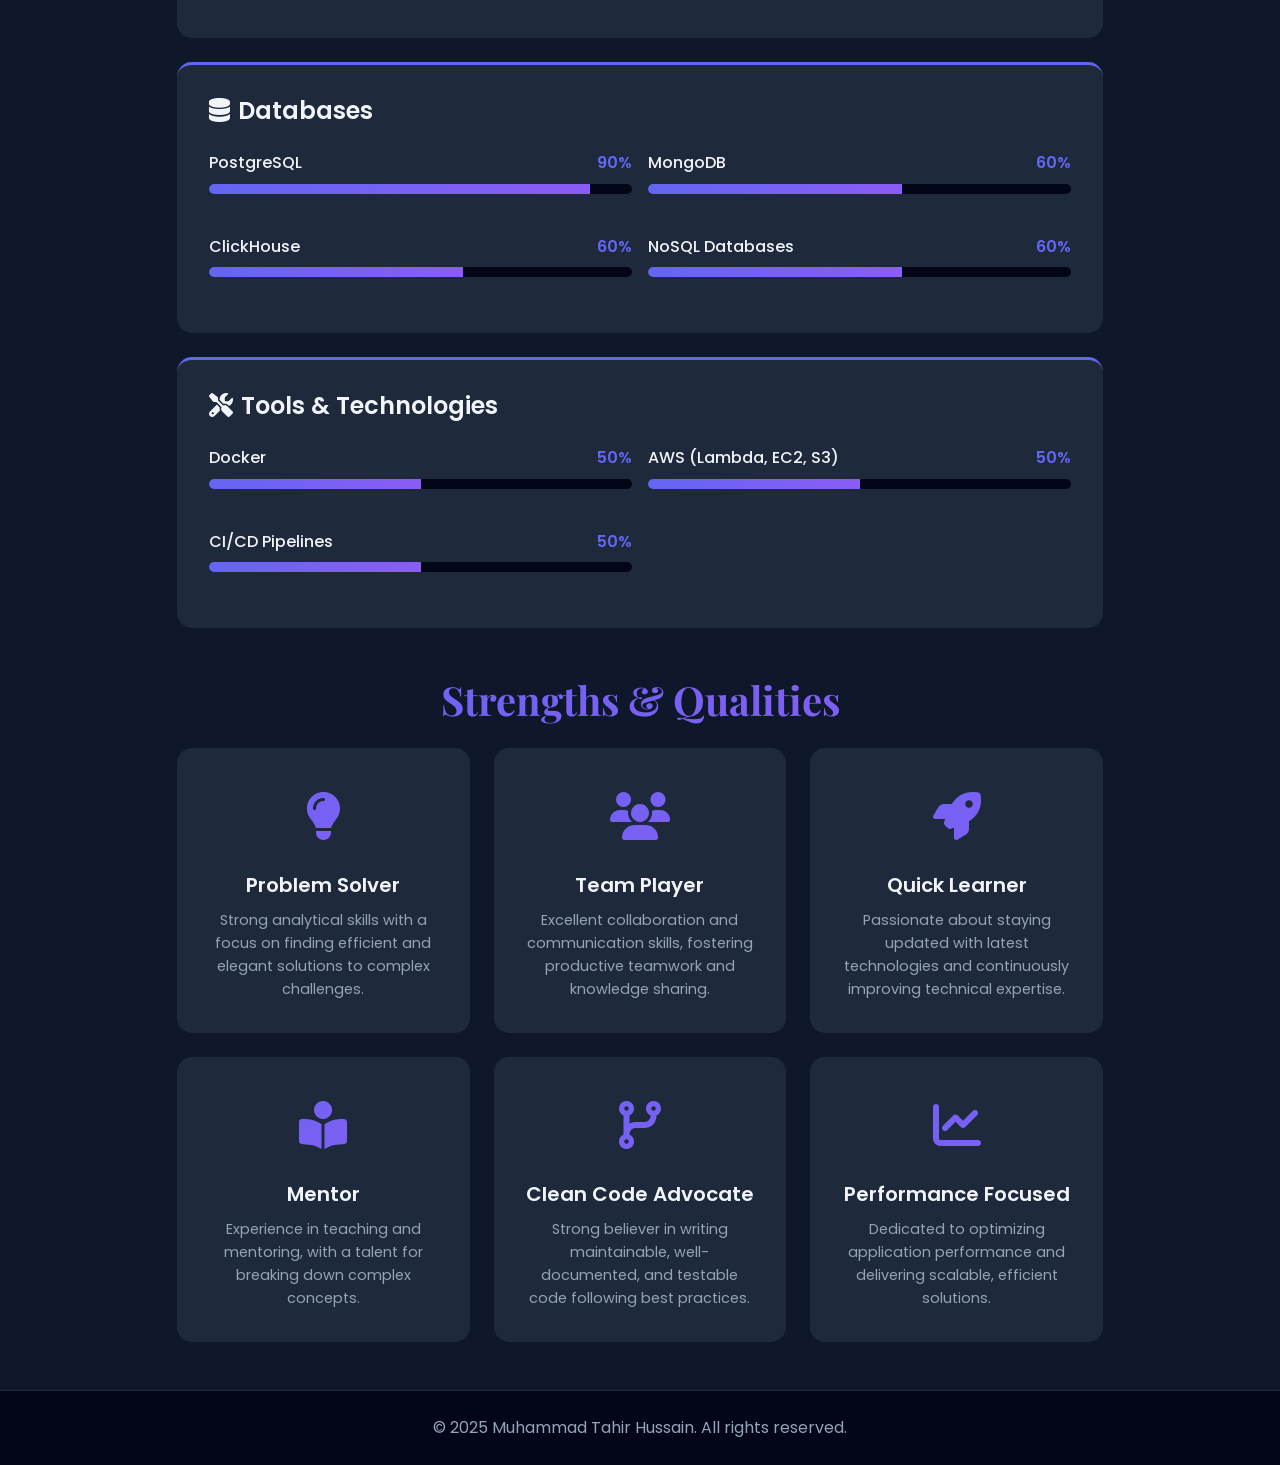
==== commit 329da693: "Add portfolio to showcase skills, projects, and experience" ====
--- a/about.html
+++ b/about.html
@@ -490,7 +490,7 @@
                             <div class="col-md-6">
                                 <div class="skill-item">
                                     <div class="d-flex justify-content-between mb-2">
-                                        <span class="skill-name">SQL</span>
+                                        <span class="skill-name">HTML, CSS, Bootstrap, JavaScript</span>
                                         <span class="skill-percentage">60%</span>
                                     </div>
                                     <div class="progress">
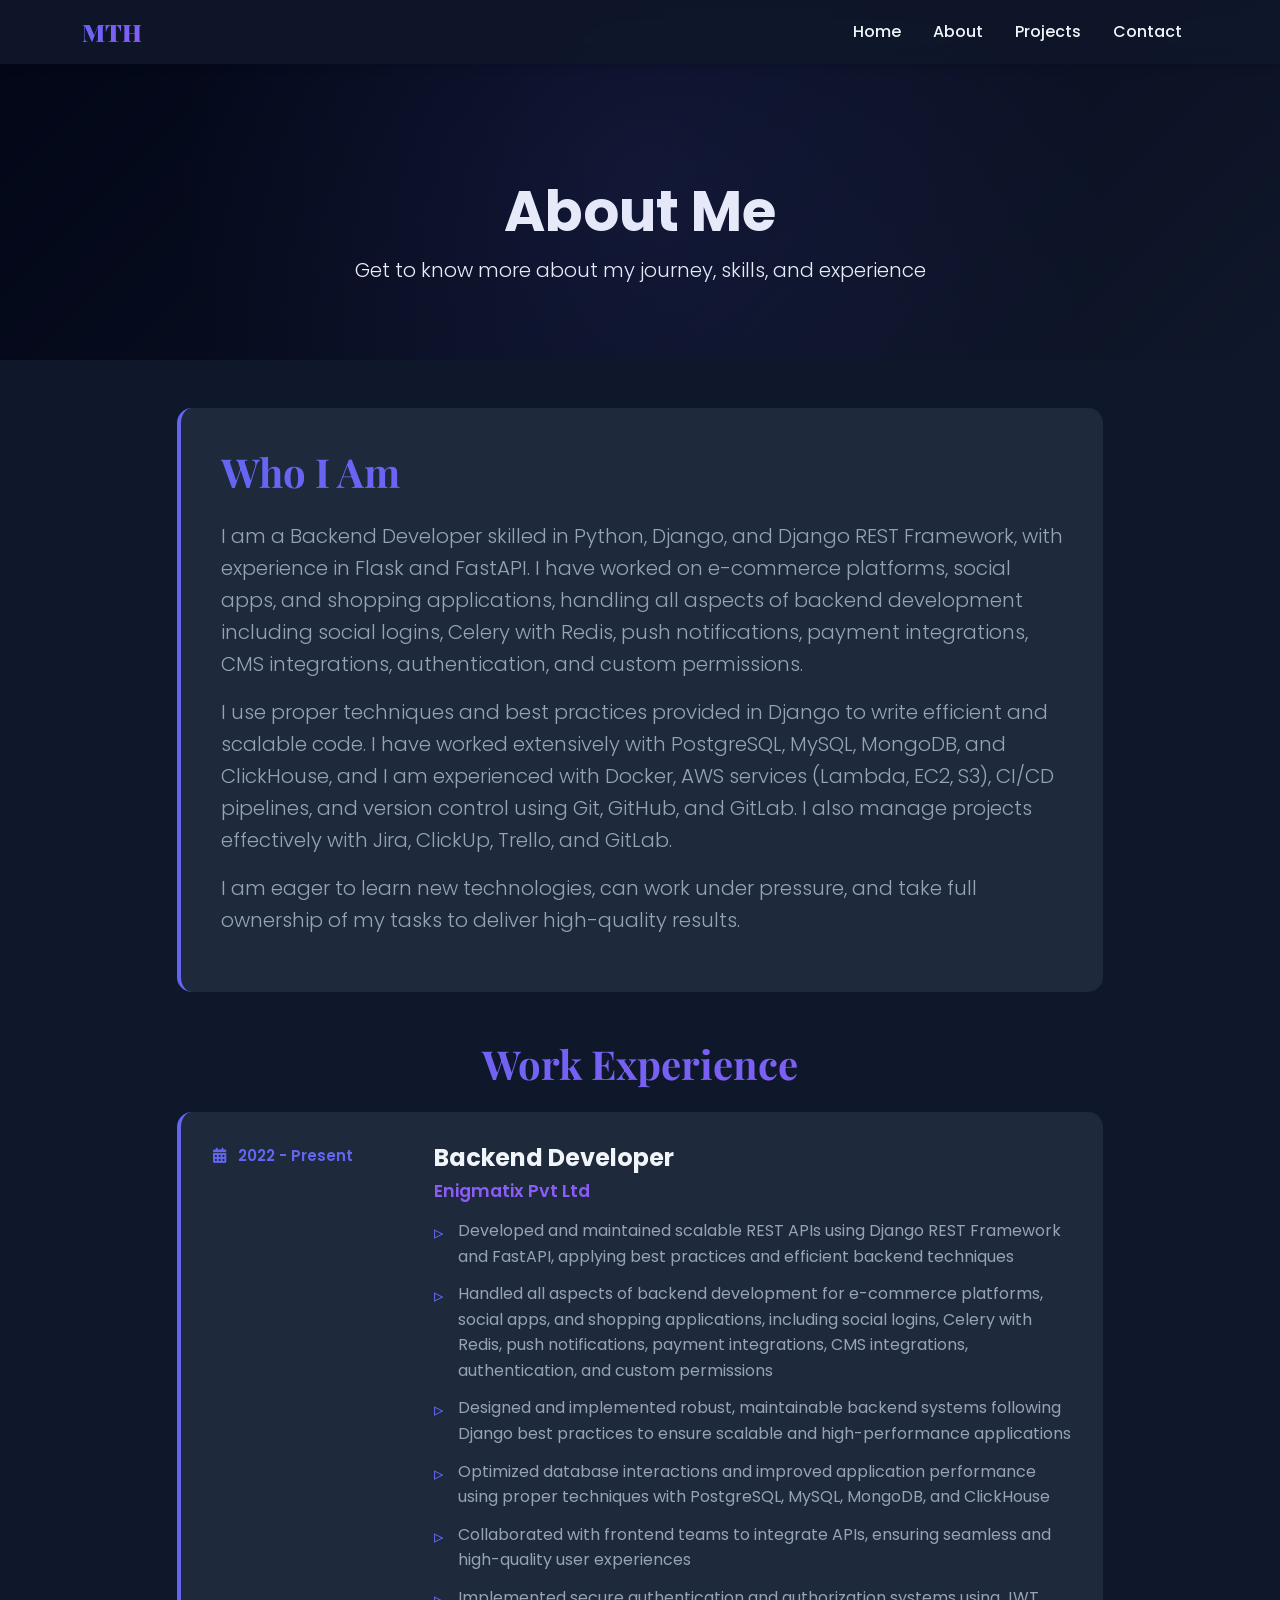
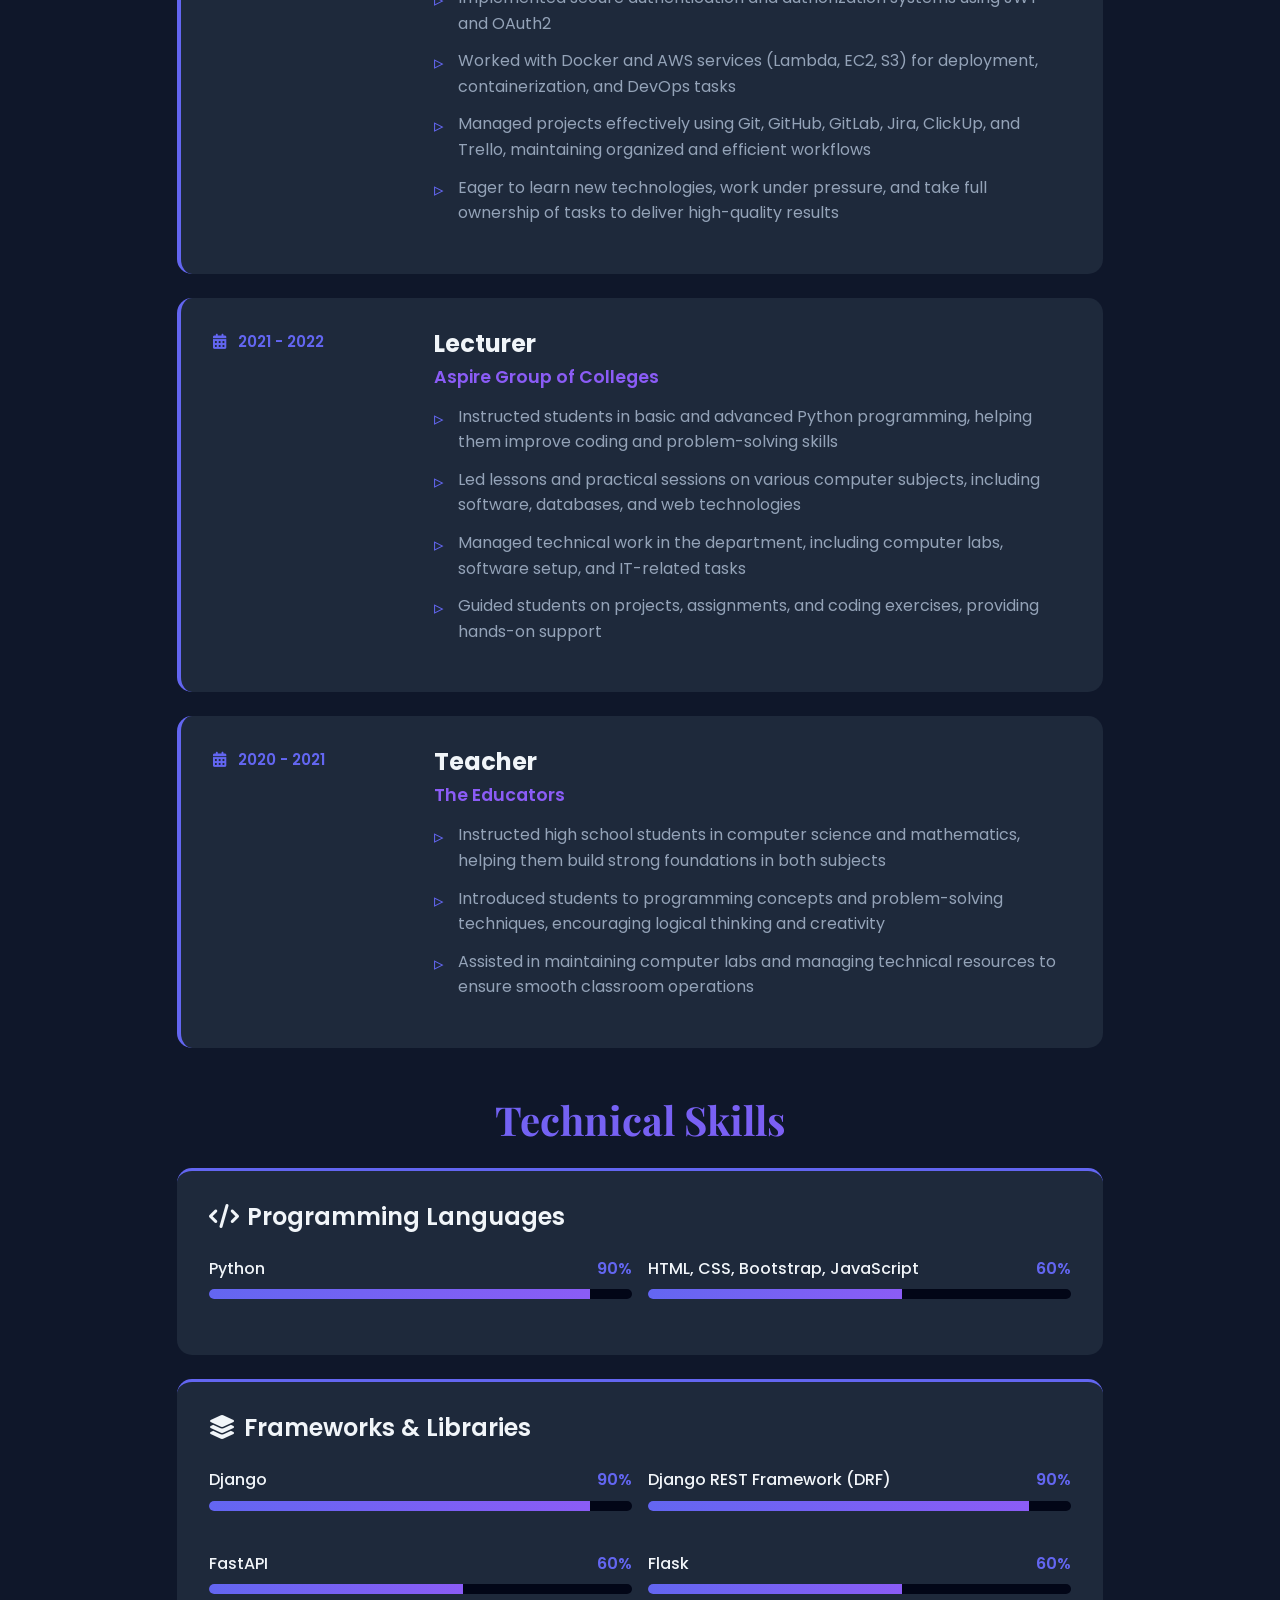
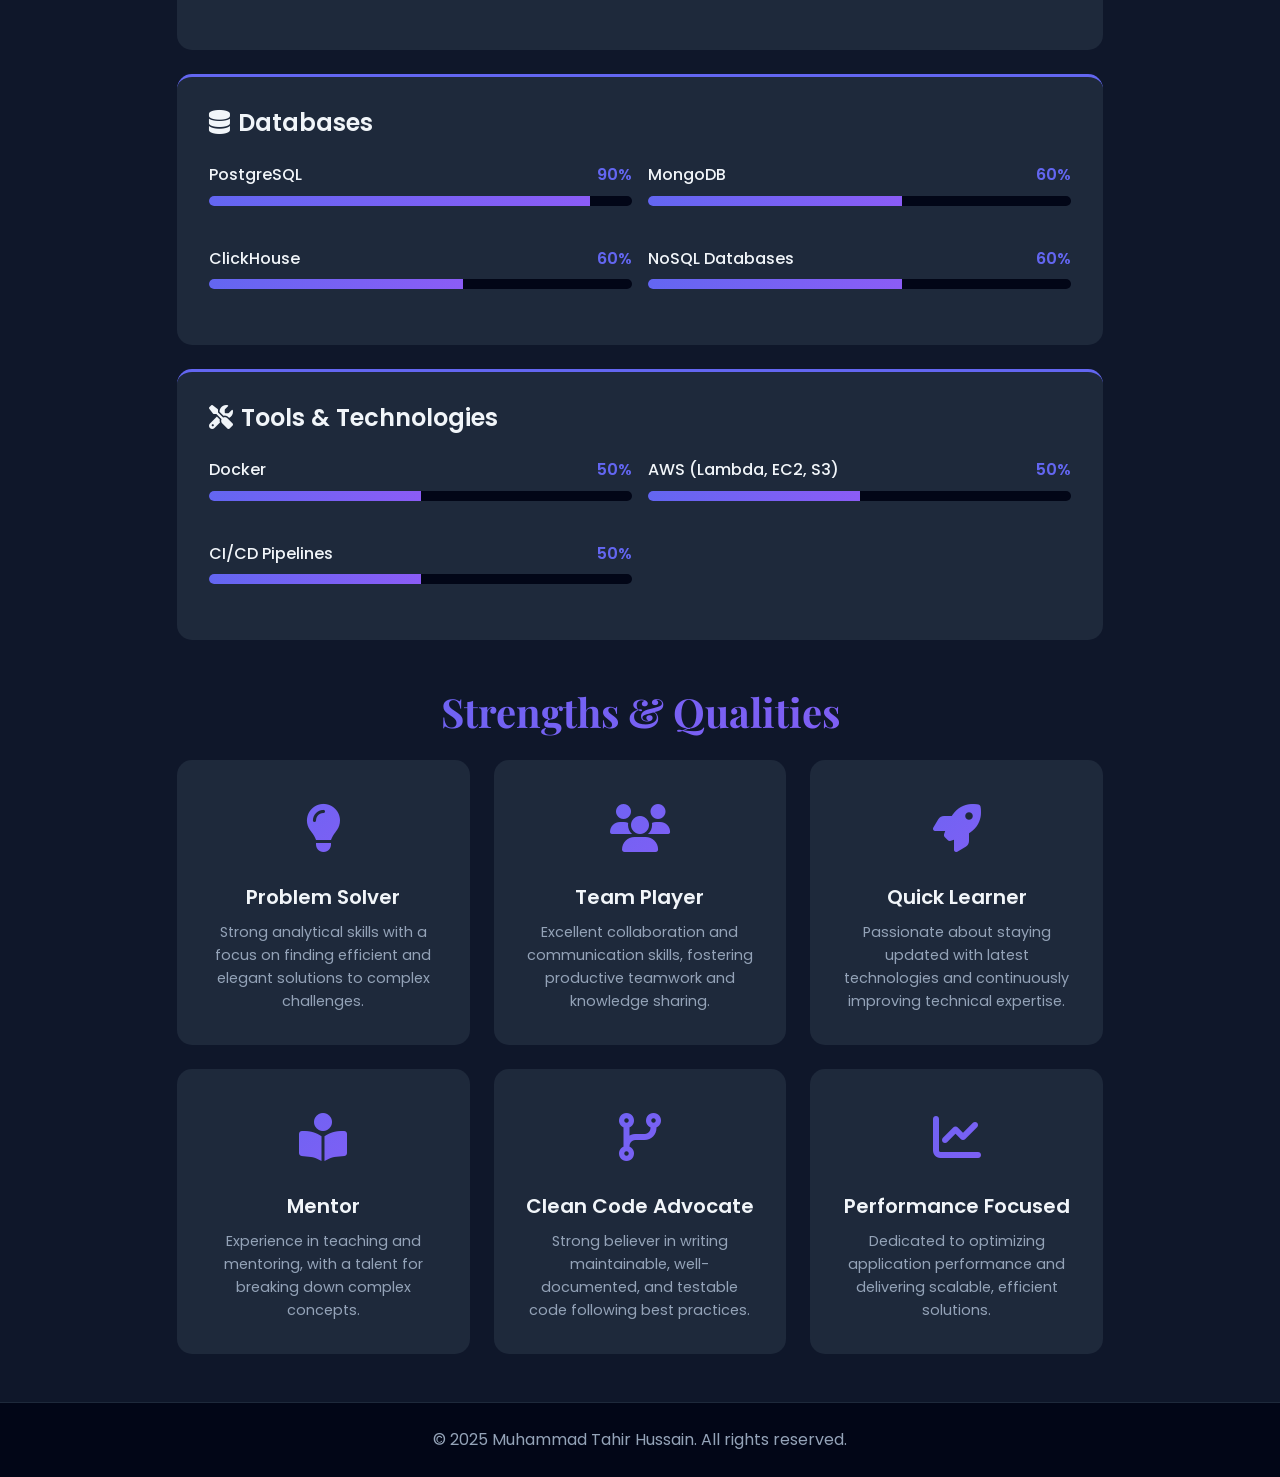
==== commit 8215e5f0: "Add portfolio to showcase skills, projects, and experience" ====
--- a/about.html
+++ b/about.html
@@ -205,13 +205,13 @@
             </div>
 
             <!-- Certifications & Training -->
+            <!-- COMMENTED OUT
             <div class="row mb-5">
                 <div class="col-12">
                     <h2 class="section-title mb-4 text-center">Certifications & Training</h2>
                 </div>
                 <div class="col-lg-10 mx-auto">
                     <div class="row g-4">
-                        <!-- Certificate 1 -->
                         <div class="col-md-6 fade-in-up">
                             <div class="certificate-card">
                                 <div class="certificate-icon">
@@ -228,7 +228,6 @@
                             </div>
                         </div>
 
-                        <!-- Certificate 2 -->
                         <div class="col-md-6 fade-in-up">
                             <div class="certificate-card">
                                 <div class="certificate-icon">
@@ -245,7 +244,6 @@
                             </div>
                         </div>
 
-                        <!-- Certificate 3 -->
                         <div class="col-md-6 fade-in-up">
                             <div class="certificate-card">
                                 <div class="certificate-icon">
@@ -262,7 +260,6 @@
                             </div>
                         </div>
 
-                        <!-- Certificate 4 -->
                         <div class="col-md-6 fade-in-up">
                             <div class="certificate-card">
                                 <div class="certificate-icon">
@@ -279,7 +276,6 @@
                             </div>
                         </div>
 
-                        <!-- Certificate 5 -->
                         <div class="col-md-6 fade-in-up">
                             <div class="certificate-card">
                                 <div class="certificate-icon">
@@ -296,7 +292,6 @@
                             </div>
                         </div>
 
-                        <!-- Certificate 6 -->
                         <div class="col-md-6 fade-in-up">
                             <div class="certificate-card">
                                 <div class="certificate-icon">
@@ -315,8 +310,10 @@
                     </div>
                 </div>
             </div>
+            -->
 
             <!-- Competitive Programming & Problem Solving -->
+            <!-- COMMENTED OUT
             <div class="row mb-5">
                 <div class="col-12">
                     <h2 class="section-title mb-4 text-center">Competitive Programming & Problem Solving</h2>
@@ -326,7 +323,6 @@
                 </div>
                 <div class="col-lg-10 mx-auto">
                     <div class="row g-4 mb-4">
-                        <!-- LeetCode -->
                         <div class="col-md-6 col-lg-3 fade-in-up">
                             <a href="https://leetcode.com/yourusername" target="_blank" class="coding-platform-card text-decoration-none">
                                 <div class="platform-icon leetcode">
@@ -349,7 +345,6 @@
                             </a>
                         </div>
 
-                        <!-- HackerRank -->
                         <div class="col-md-6 col-lg-3 fade-in-up">
                             <a href="https://www.hackerrank.com/yourusername" target="_blank" class="coding-platform-card text-decoration-none">
                                 <div class="platform-icon hackerrank">
@@ -372,7 +367,6 @@
                             </a>
                         </div>
 
-                        <!-- CodeForces -->
                         <div class="col-md-6 col-lg-3 fade-in-up">
                             <a href="https://codeforces.com/profile/yourusername" target="_blank" class="coding-platform-card text-decoration-none">
                                 <div class="platform-icon codeforces">
@@ -395,7 +389,6 @@
                             </a>
                         </div>
 
-                        <!-- GitHub -->
                         <div class="col-md-6 col-lg-3 fade-in-up">
                             <a href="https://github.com/tahirhussainswe" target="_blank" class="coding-platform-card text-decoration-none">
                                 <div class="platform-icon github">
@@ -419,7 +412,6 @@
                         </div>
                     </div>
 
-                    <!-- Problem Solving Achievements -->
                     <div class="problem-solving-highlights fade-in-up">
                         <h4 class="mb-4"><i class="fas fa-star me-2"></i>Key Achievements</h4>
                         <div class="row g-3">
@@ -463,6 +455,7 @@
                     </div>
                 </div>
             </div>
+            -->
 
             <!-- Technical Skills -->
             <div class="row mb-5">
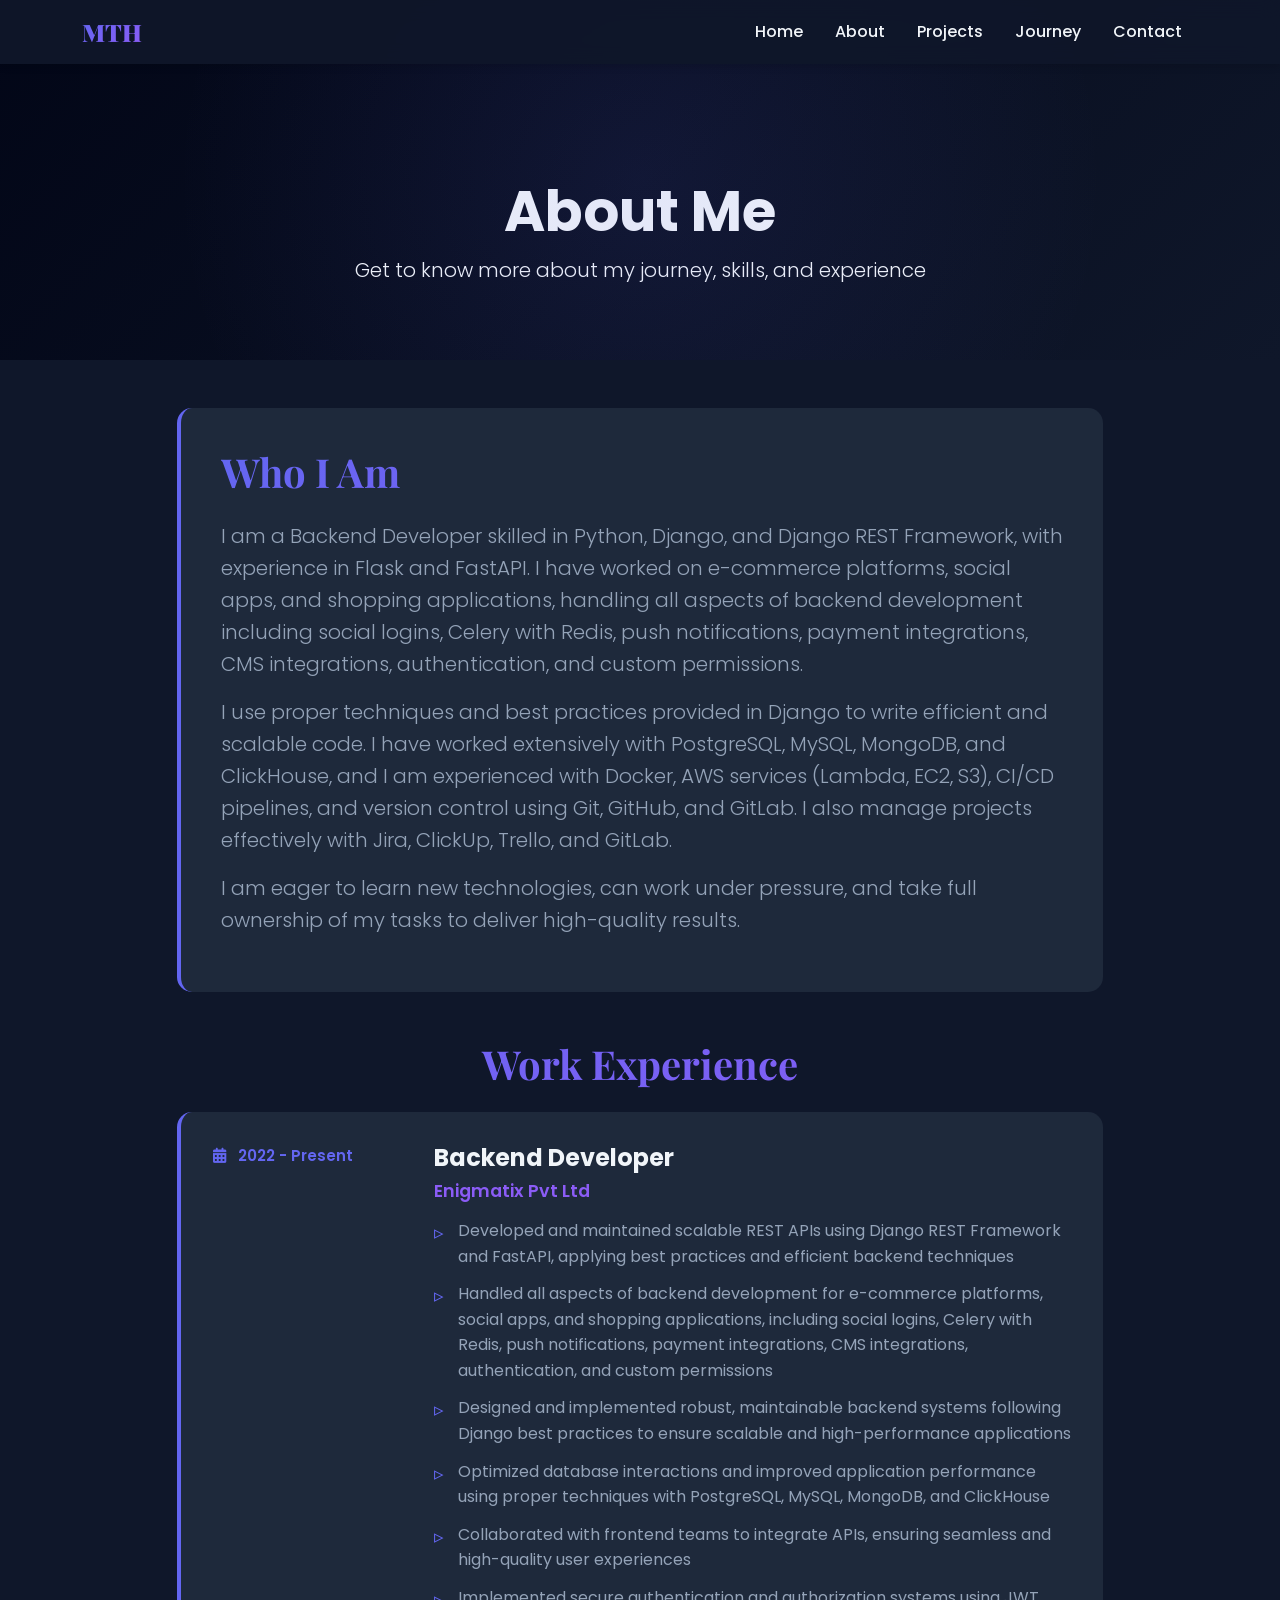
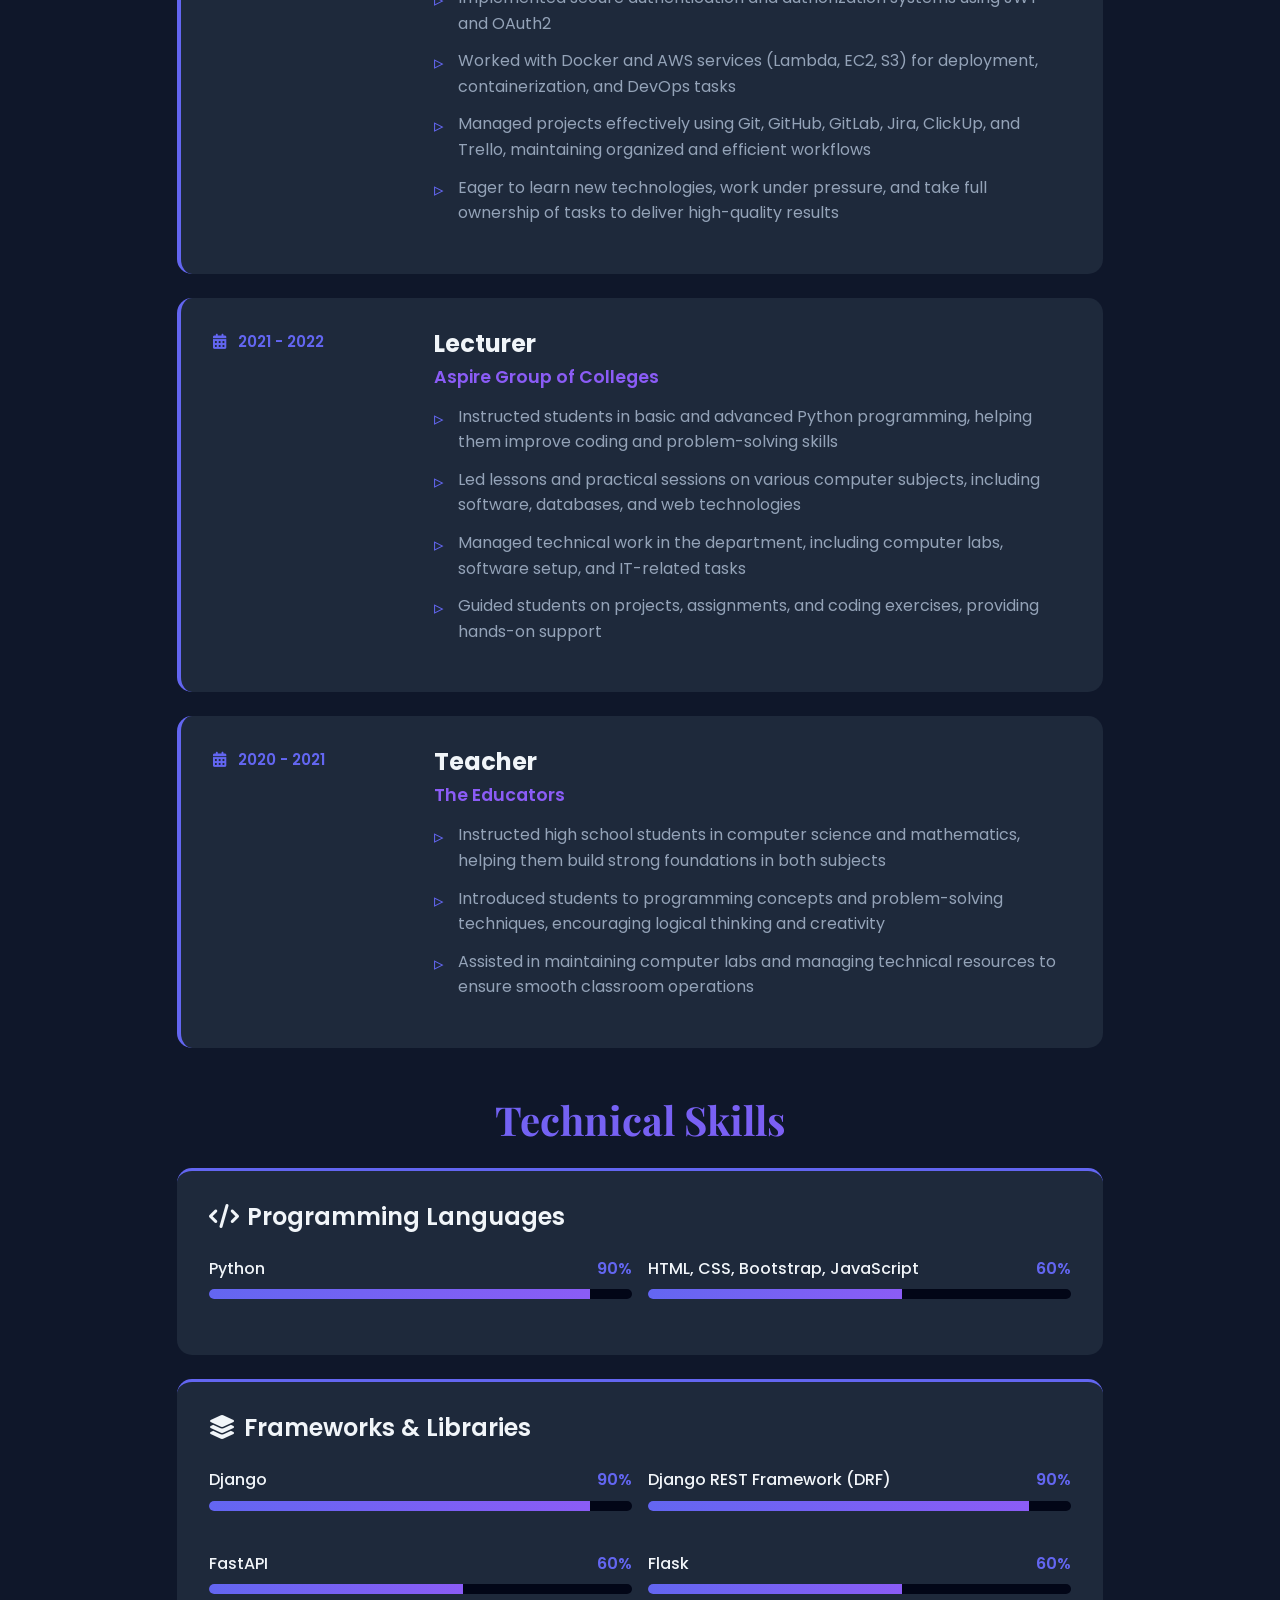
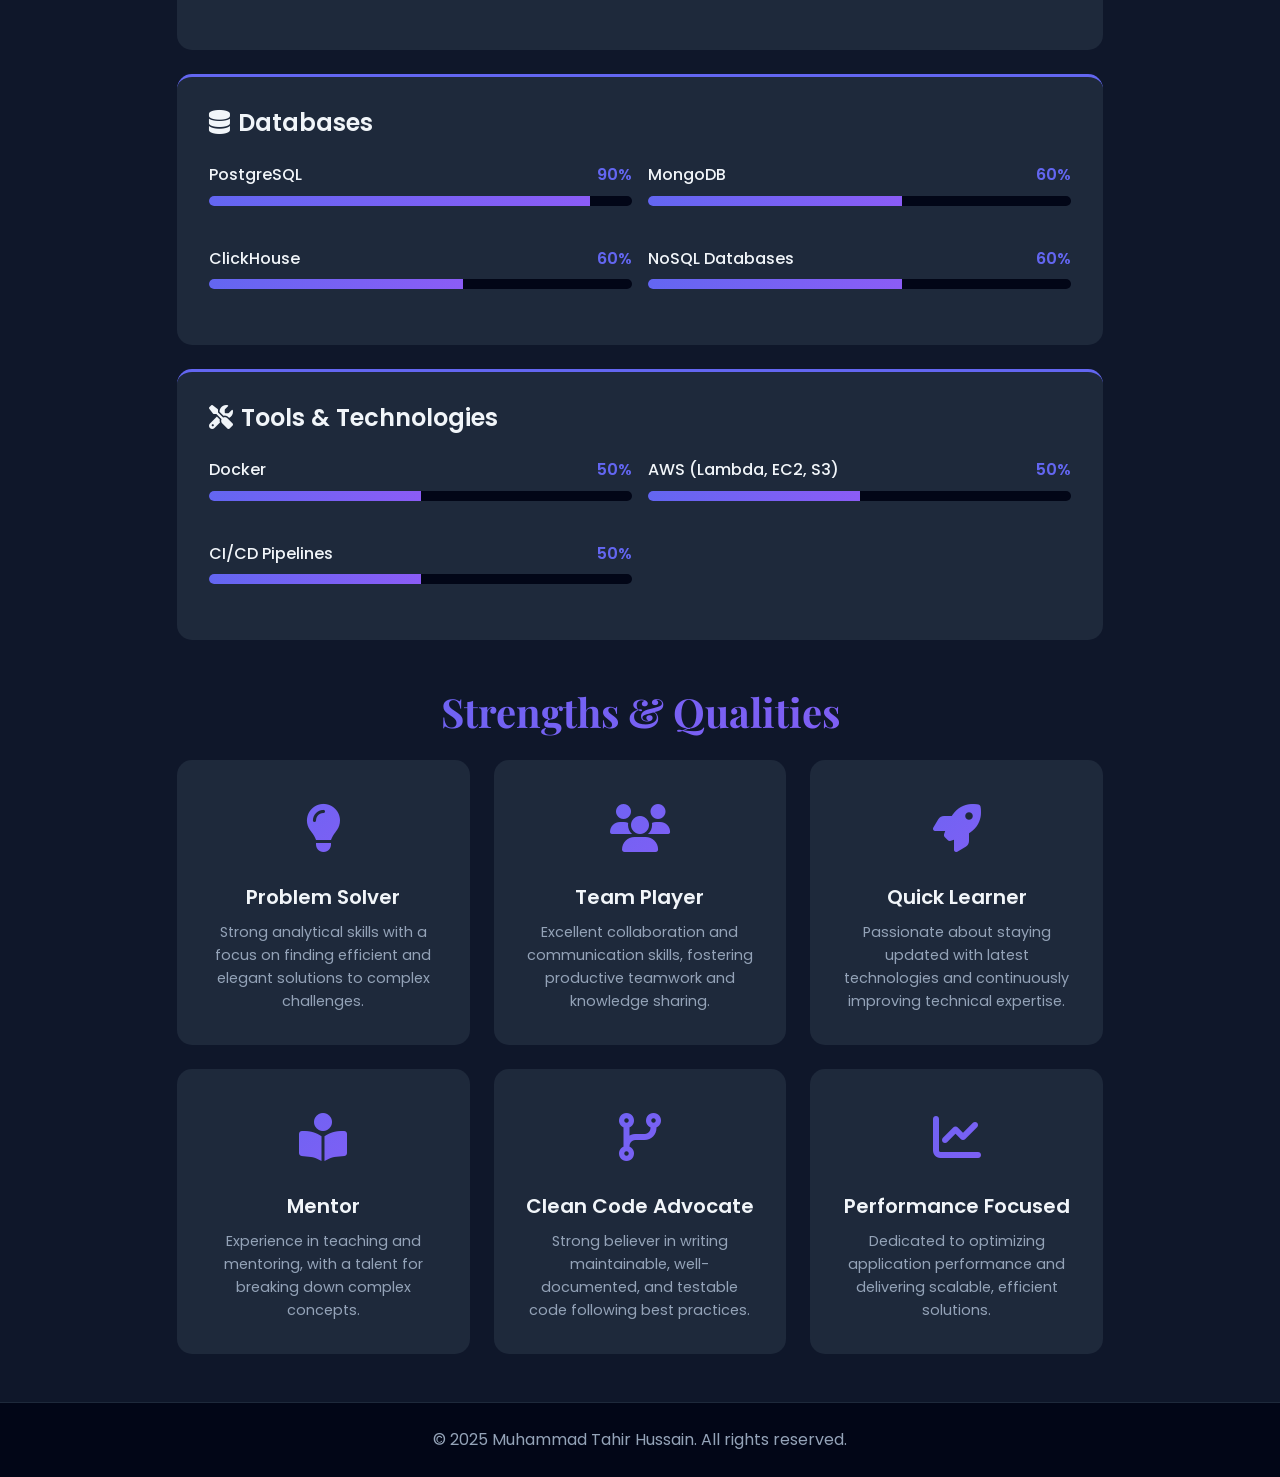
==== commit 32039b16: "Add portfolio to showcase skills, projects, and experience" ====
--- a/about.html
+++ b/about.html
@@ -75,6 +75,9 @@
                     </li>
                     <li class="nav-item">
                         <a class="nav-link" href="projects.html">Projects</a>
+                    </li>
+                    <li class="nav-item">
+                        <a class="nav-link" href="journey.html">Journey</a>
                     </li>
                     <li class="nav-item">
                         <a class="nav-link" href="contact.html">Contact</a>
--- a/assets/css/style.css
+++ b/assets/css/style.css
@@ -342,6 +342,13 @@
     background-clip: text;
 }
 
+.section-subtitle {
+    font-family: 'Playfair Display', serif;
+    font-weight: 700;
+    font-size: 2rem;
+    margin-bottom: 0.5rem;
+}
+
 .skill-card {
     background: var(--card-bg);
     padding: 2rem;
@@ -905,6 +912,118 @@
     margin-top: auto;
 }
 
+/* Read More/Less Styles */
+.project-description-short {
+    color: var(--gray-text);
+    font-size: 0.9rem;
+    margin-bottom: 1rem;
+    flex-grow: 1;
+}
+
+.project-description-full {
+    color: #cbd5e1;
+    font-size: 0.9rem;
+    margin-bottom: 1rem;
+    padding: 1rem;
+    background: var(--darker-bg);
+    border-radius: 10px;
+    border-left: 3px solid var(--primary-color);
+    animation: slideDown 0.3s ease;
+}
+
+@keyframes slideDown {
+    from {
+        opacity: 0;
+        transform: translateY(-10px);
+    }
+    to {
+        opacity: 1;
+        transform: translateY(0);
+    }
+}
+
+.project-description-full h6 {
+    font-size: 0.95rem;
+    margin-bottom: 0.75rem;
+    color: var(--light-text) !important;
+}
+
+.project-description-full ul {
+    margin-bottom: 0;
+}
+
+.project-description-full li {
+    margin-bottom: 0.5rem;
+    line-height: 1.6;
+    color: #cbd5e1 !important;
+}
+
+.project-description-full p {
+    color: #cbd5e1 !important;
+}
+
+/* Override Bootstrap's text-muted class in project descriptions for better visibility */
+.project-description-full .text-muted {
+    color: #cbd5e1 !important;
+}
+
+.project-description-full .small {
+    color: #cbd5e1 !important;
+}
+
+/* Ensure strong tags are visible */
+.project-description-full strong {
+    color: #e2e8f0 !important;
+    font-weight: 600;
+}
+
+.read-more-btn {
+    transition: all var(--transition-speed) ease;
+}
+
+.read-more-btn:hover {
+    transform: translateY(-2px);
+    box-shadow: 0 5px 15px rgba(99, 102, 241, 0.3);
+}
+
+/* See More Projects Button */
+#seeMoreBtn {
+    padding: 0.75rem 2.5rem;
+    border-radius: 50px;
+    font-weight: 600;
+    transition: all var(--transition-speed) ease;
+    border: 2px solid var(--primary-color);
+    color: var(--primary-color);
+}
+
+#seeMoreBtn:hover {
+    background: linear-gradient(135deg, var(--primary-color), var(--secondary-color));
+    color: white;
+    border-color: transparent;
+    transform: translateY(-3px);
+    box-shadow: 0 10px 30px rgba(99, 102, 241, 0.4);
+}
+
+#seeMoreBtn i {
+    transition: transform var(--transition-speed) ease;
+}
+
+/* Additional Projects Animation */
+#moreProjects {
+    animation: slideIn 0.5s ease;
+}
+
+@keyframes slideIn {
+    from {
+        opacity: 0;
+        transform: translateY(20px);
+    }
+    to {
+        opacity: 1;
+        transform: translateY(0);
+    }
+}
+
 /* CTA Box */
 .cta-box {
     background: var(--card-bg);
@@ -1181,3 +1300,279 @@
     border-color: var(--accent-color);
     color: var(--accent-color);
 }
+
+/* ========================================
+   JOURNEY SECTION STYLES
+   ======================================== */
+
+.journey-section {
+    background-color: var(--dark-bg);
+    min-height: 100vh;
+}
+
+.journey-card {
+    background: var(--card-bg);
+    border-radius: 15px;
+    overflow: hidden;
+    transition: all var(--transition-speed) ease;
+    display: flex;
+    flex-direction: column;
+    box-shadow: 0 5px 15px rgba(0, 0, 0, 0.3);
+    border: 1px solid rgba(255, 255, 255, 0.05);
+}
+
+.journey-card:hover {
+    transform: translateY(-5px);
+    box-shadow: 0 10px 30px rgba(99, 102, 241, 0.2);
+    border-color: rgba(99, 102, 241, 0.3);
+}
+
+.journey-image {
+    position: relative;
+    overflow: hidden;
+    height: 450px;
+    max-height: 600px;
+}
+
+.journey-image img {
+    width: 100%;
+    height: 100%;
+    object-fit: cover;
+    transition: transform var(--transition-speed) ease;
+}
+
+.journey-card:hover .journey-image img {
+    transform: scale(1.1);
+}
+
+.journey-overlay {
+    position: absolute;
+    top: 0;
+    left: 0;
+    right: 0;
+    bottom: 0;
+    background: rgba(0, 0, 0, 0.7);
+    display: flex;
+    align-items: center;
+    justify-content: center;
+    opacity: 0;
+    transition: opacity var(--transition-speed) ease;
+}
+
+.journey-card:hover .journey-overlay {
+    opacity: 1;
+}
+
+.image-count-badge {
+    position: absolute;
+    top: 10px;
+    right: 10px;
+    background: rgba(0, 0, 0, 0.8);
+    color: white;
+    padding: 5px 12px;
+    border-radius: 20px;
+    font-size: 0.85rem;
+    font-weight: 500;
+    z-index: 2;
+}
+
+.image-count-badge i {
+    margin-right: 5px;
+}
+
+.journey-content {
+    padding: 1.5rem;
+    flex: 1;
+    display: flex;
+    flex-direction: column;
+}
+
+.journey-meta {
+    display: flex;
+    justify-content: space-between;
+    align-items: center;
+    margin-bottom: 1rem;
+    flex-wrap: wrap;
+    gap: 0.5rem;
+}
+
+.journey-date {
+    color: var(--gray-text);
+    font-size: 0.9rem;
+}
+
+.journey-date i {
+    margin-right: 5px;
+}
+
+.journey-title {
+    font-size: 1.25rem;
+    font-weight: 600;
+    color: var(--light-text);
+    margin-bottom: 0.75rem;
+    line-height: 1.4;
+}
+
+.journey-description {
+    color: var(--gray-text);
+    font-size: 0.95rem;
+    line-height: 1.6;
+    margin-bottom: 1rem;
+    flex: 1;
+}
+
+/* Filter Buttons */
+.filter-buttons {
+    display: flex;
+    flex-wrap: wrap;
+    gap: 0.5rem;
+}
+
+.filter-buttons .btn {
+    border-radius: 20px;
+    padding: 0.4rem 1rem;
+    font-size: 0.9rem;
+    transition: all var(--transition-speed) ease;
+}
+
+.filter-buttons .btn.active {
+    background: linear-gradient(135deg, var(--primary-color), var(--secondary-color));
+    color: white;
+    border-color: var(--primary-color);
+}
+
+.filter-buttons .btn:not(.active):hover {
+    background-color: var(--card-bg);
+    border-color: var(--primary-color);
+    color: var(--primary-color);
+}
+
+/* Search Box */
+.search-box {
+    flex: 0 1 300px;
+}
+
+.search-box .form-control {
+    background-color: var(--card-bg);
+    border: 1px solid var(--card-hover);
+    color: var(--light-text);
+    border-radius: 25px;
+    padding: 0.5rem 1rem;
+}
+
+.search-box .form-control:focus {
+    background-color: var(--card-hover);
+    border-color: var(--primary-color);
+    color: var(--light-text);
+    box-shadow: 0 0 0 0.2rem rgba(99, 102, 241, 0.25);
+}
+
+.search-box .form-control::placeholder {
+    color: var(--gray-text);
+}
+
+/* Post Modal Styles */
+.modal-content {
+    border-radius: 15px;
+}
+
+.post-full-content h6 {
+    margin-top: 1rem;
+}
+
+.post-full-content ul {
+    margin-bottom: 1rem;
+}
+
+.post-full-content p {
+    margin-bottom: 1rem;
+    line-height: 1.8;
+}
+
+/* Image Lightbox */
+#lightboxImage {
+    border-radius: 10px;
+}
+
+.img-thumbnail {
+    background-color: var(--card-bg);
+    border: 2px solid var(--card-hover);
+    transition: all 0.2s ease;
+}
+
+.img-thumbnail:hover {
+    border-color: var(--primary-color);
+    transform: scale(1.05);
+}
+
+/* Journey Page Responsive */
+@media (max-width: 991px) {
+    .journey-image {
+        height: 400px;
+    }
+
+    .filter-buttons {
+        width: 100%;
+        margin-bottom: 1rem;
+    }
+
+    .search-box {
+        width: 100%;
+        flex: 1 1 100%;
+    }
+}
+
+@media (max-width: 767px) {
+    .journey-image {
+        height: 350px;
+    }
+
+    .journey-title {
+        font-size: 1.1rem;
+    }
+
+    .journey-description {
+        font-size: 0.9rem;
+    }
+
+    .filter-buttons .btn {
+        font-size: 0.85rem;
+        padding: 0.3rem 0.8rem;
+    }
+}
+
+@media (max-width: 576px) {
+    .journey-image {
+        height: 300px;
+    }
+}
+
+/* Social Media Feed Enhancements */
+#journeyPostsFeed {
+    padding: 0;
+}
+
+.journey-post {
+    animation: fadeInUp 0.6s ease-out;
+}
+
+@keyframes fadeInUp {
+    from {
+        opacity: 0;
+        transform: translateY(30px);
+    }
+    to {
+        opacity: 1;
+        transform: translateY(0);
+    }
+}
+
+/* Adjust spacing between posts in feed */
+.journey-post.mb-4 {
+    margin-bottom: 2rem !important;
+}
+
+/* Smoother image loading */
+.journey-image img {
+    background: linear-gradient(135deg, var(--card-bg) 0%, var(--card-hover) 100%);
+}
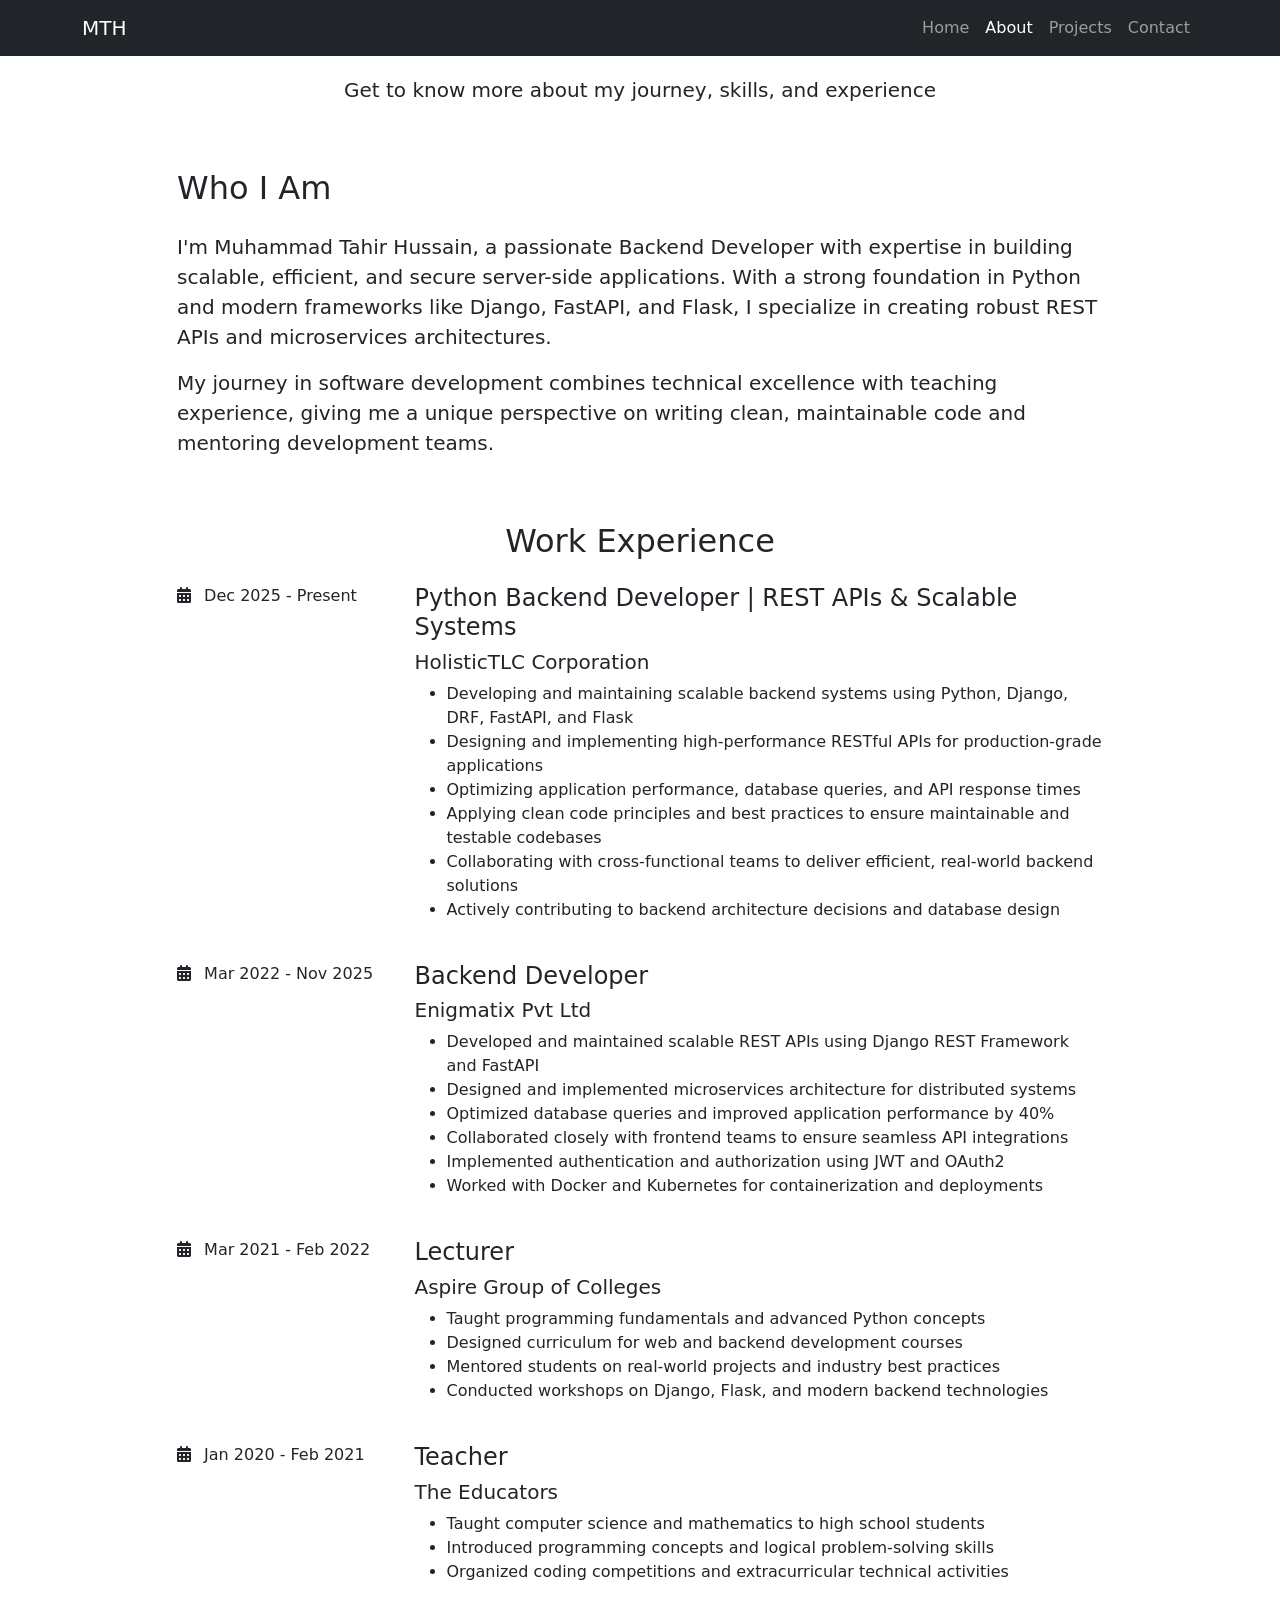
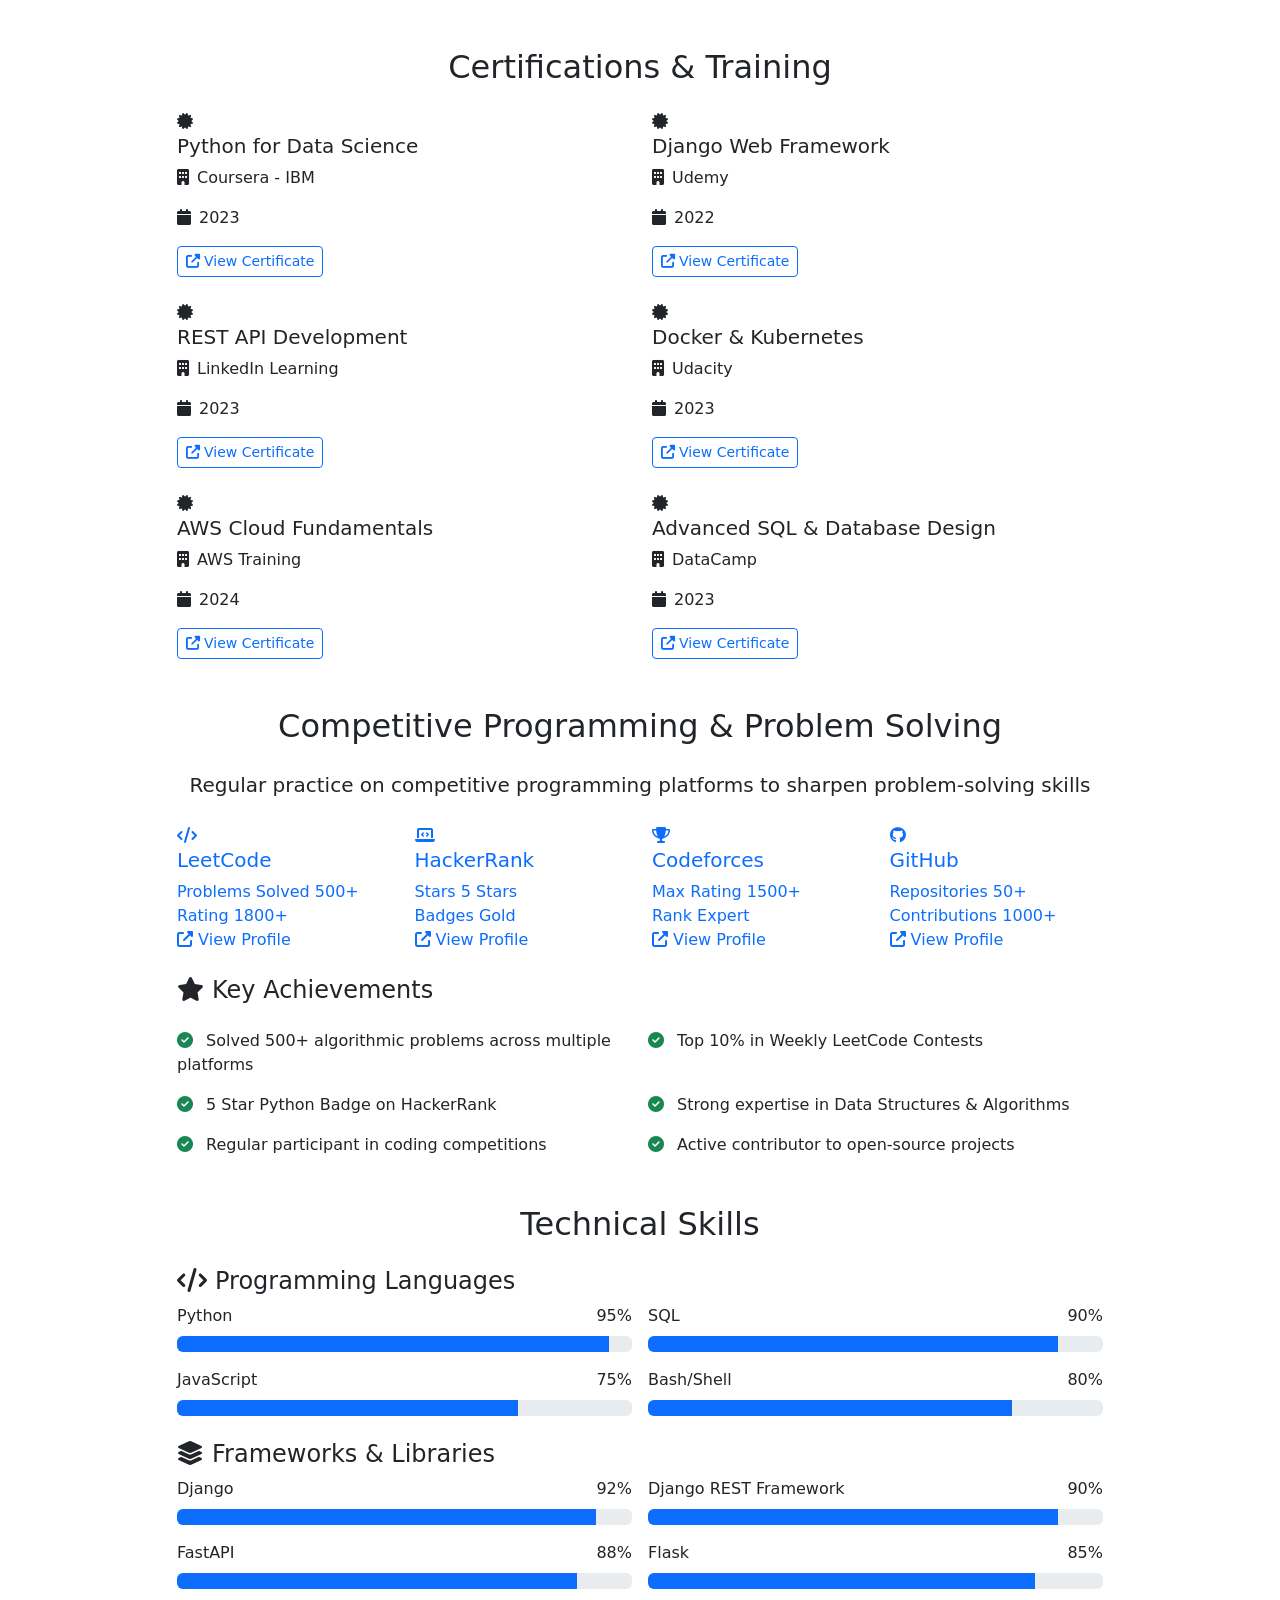
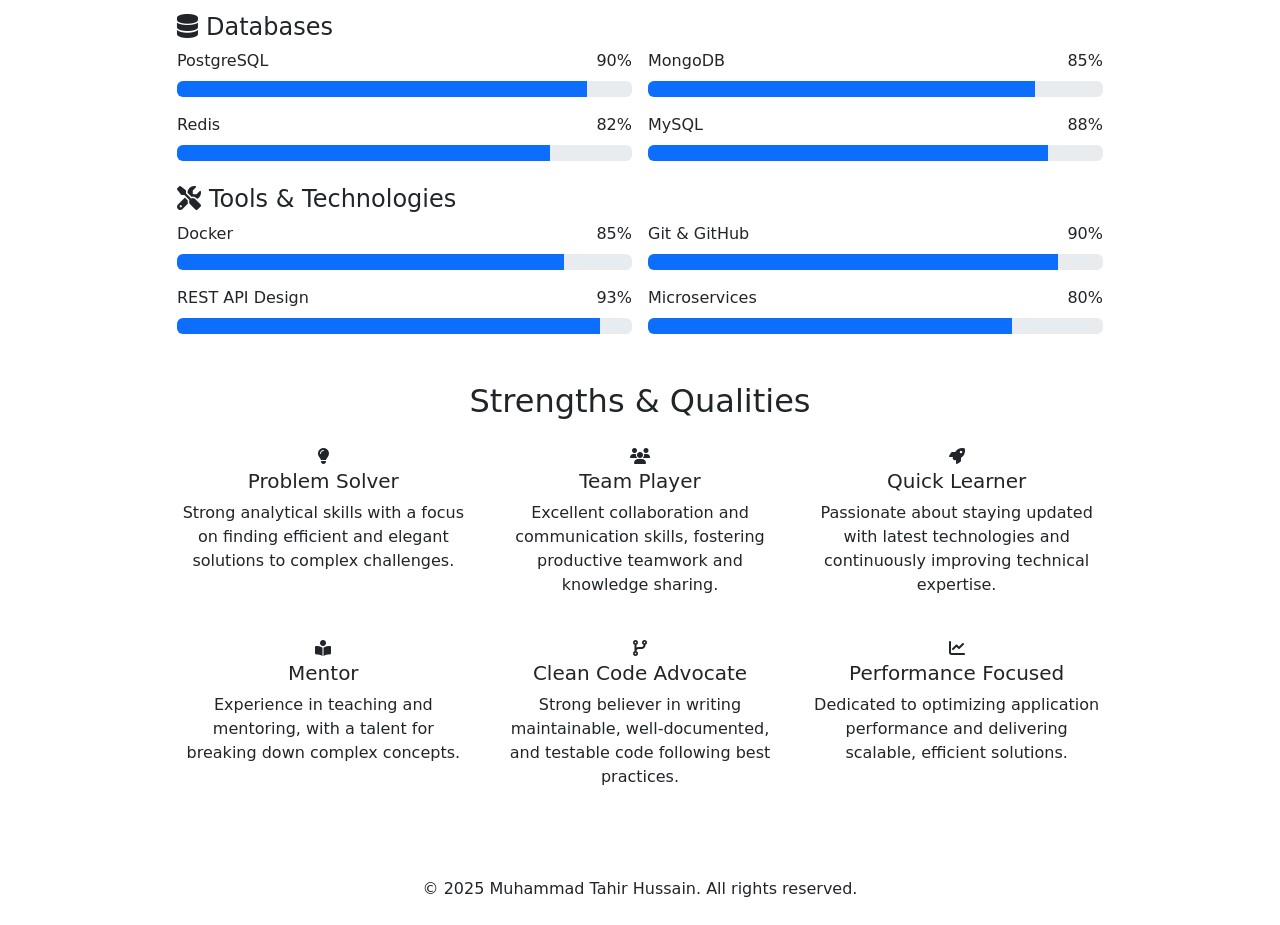
==== commit df2f5cca: "Add new experiance" ====
--- a/about.html
+++ b/about.html
@@ -3,7 +3,8 @@
 <head>
     <meta charset="UTF-8">
     <meta name="viewport" content="width=device-width, initial-scale=1.0">
-    <meta name="description" content="About Muhammad Tahir Hussain - Experienced Backend Developer with expertise in Python, Django, and FastAPI.">
+    <meta name="description"
+          content="About Muhammad Tahir Hussain - Experienced Backend Developer with expertise in Python, Django, and FastAPI.">
     <meta name="keywords" content="Backend Developer, Python, Django, FastAPI, REST API, Muhammad Tahir Hussain">
     <title>About - Muhammad Tahir Hussain</title>
 
@@ -11,32 +12,9 @@
     <meta property="og:type" content="website">
     <meta property="og:url" content="https://yourdomain.com/about.html">
     <meta property="og:title" content="About - Muhammad Tahir Hussain">
-    <meta property="og:description" content="Get to know more about my journey, skills, and experience as a Backend Developer.">
+    <meta property="og:description"
+          content="Get to know more about my journey, skills, and experience as a Backend Developer.">
     <meta property="og:image" content="https://yourdomain.com/images/og-image.jpg">
-
-    <!-- Twitter -->
-    <meta property="twitter:card" content="summary_large_image">
-    <meta property="twitter:url" content="https://yourdomain.com/about.html">
-    <meta property="twitter:title" content="About - Muhammad Tahir Hussain">
-    <meta property="twitter:description" content="Get to know more about my journey, skills, and experience as a Backend Developer.">
-    <meta property="twitter:image" content="https://yourdomain.com/images/og-image.jpg">
-    <meta name="twitter:creator" content="@tahirnekukara">
-    <meta name="twitter:site" content="@tahirnekukara">
-
-    <!-- Social Media Links -->
-    <meta property="og:see_also" content="https://www.facebook.com/tahirnekukara">
-    <meta property="og:see_also" content="https://www.twitter.com/tahirnekukara">
-    <meta property="og:see_also" content="https://www.instagram.com/tahirnekukara">
-
-    <!-- Profile Metadata -->
-    <meta property="profile:first_name" content="Muhammad Tahir">
-    <meta property="profile:last_name" content="Hussain">
-    <meta property="profile:username" content="tahirnekukara">
-
-    <!-- Social Profiles for Search Engines -->
-    <link rel="me" href="https://www.facebook.com/tahirnekukara">
-    <link rel="me" href="https://www.twitter.com/tahirnekukara">
-    <link rel="me" href="https://www.instagram.com/tahirnekukara">
 
     <!-- Favicon -->
     <link rel="icon" type="image/x-icon" href="favicon.ico">
@@ -49,682 +27,785 @@
     <link rel="stylesheet" href="https://cdnjs.cloudflare.com/ajax/libs/font-awesome/6.4.2/css/all.min.css">
 
     <!-- Google Fonts -->
-    <link href="https://fonts.googleapis.com/css2?family=Poppins:wght@300;400;500;600;700&family=Playfair+Display:wght@700;900&display=swap" rel="stylesheet">
+    <link href="https://fonts.googleapis.com/css2?family=Poppins:wght@300;400;500;600;700&family=Playfair+Display:wght@700;900&display=swap"
+          rel="stylesheet">
 
     <!-- Custom CSS -->
-    <link rel="stylesheet" href="assets/css/style.css">
+    <link rel="stylesheet" href="css/style.css">
 </head>
 <body>
 
-    <!-- Navigation -->
-    <nav class="navbar navbar-expand-lg navbar-dark bg-dark fixed-top">
-        <div class="container">
-            <a class="navbar-brand" href="index.html">
-                <span class="brand-name">MTH</span>
-            </a>
-            <button class="navbar-toggler" type="button" data-bs-toggle="collapse" data-bs-target="#navbarNav">
-                <span class="navbar-toggler-icon"></span>
-            </button>
-            <div class="collapse navbar-collapse" id="navbarNav">
-                <ul class="navbar-nav ms-auto">
-                    <li class="nav-item">
-                        <a class="nav-link" href="index.html">Home</a>
-                    </li>
-                    <li class="nav-item">
-                        <a class="nav-link active" href="about.html">About</a>
-                    </li>
-                    <li class="nav-item">
-                        <a class="nav-link" href="projects.html">Projects</a>
-                    </li>
-                    <li class="nav-item">
-                        <a class="nav-link" href="journey.html">Journey</a>
-                    </li>
-                    <li class="nav-item">
-                        <a class="nav-link" href="contact.html">Contact</a>
-                    </li>
-                </ul>
-            </div>
+<!-- Navigation -->
+<nav class="navbar navbar-expand-lg navbar-dark bg-dark fixed-top">
+    <div class="container">
+        <a class="navbar-brand" href="index.html">
+            <span class="brand-name">MTH</span>
+        </a>
+        <button class="navbar-toggler" type="button" data-bs-toggle="collapse" data-bs-target="#navbarNav">
+            <span class="navbar-toggler-icon"></span>
+        </button>
+        <div class="collapse navbar-collapse" id="navbarNav">
+            <ul class="navbar-nav ms-auto">
+                <li class="nav-item">
+                    <a class="nav-link" href="index.html">Home</a>
+                </li>
+                <li class="nav-item">
+                    <a class="nav-link active" href="about.html">About</a>
+                </li>
+                <li class="nav-item">
+                    <a class="nav-link" href="projects.html">Projects</a>
+                </li>
+                <li class="nav-item">
+                    <a class="nav-link" href="contact.html">Contact</a>
+                </li>
+            </ul>
         </div>
-    </nav>
-
-    <!-- About Hero Section -->
-    <section class="page-header d-flex align-items-center">
-        <div class="container">
-            <div class="row">
-                <div class="col-12 text-center fade-in">
-                    <h1 class="display-4 fw-bold">About Me</h1>
-                    <p class="lead">Get to know more about my journey, skills, and experience</p>
-                </div>
+    </div>
+</nav>
+
+<!-- About Hero Section -->
+<section class="page-header d-flex align-items-center">
+    <div class="container">
+        <div class="row">
+            <div class="col-12 text-center fade-in">
+                <h1 class="display-4 fw-bold">About Me</h1>
+                <p class="lead">Get to know more about my journey, skills, and experience</p>
             </div>
         </div>
-    </section>
-
-    <!-- About Content Section -->
-    <section class="about-section py-5">
-        <div class="container">
-            <!-- Introduction -->
-            <div class="row mb-5 fade-in-up">
-                <div class="col-lg-10 mx-auto">
-                    <div class="about-intro">
-                        <h2 class="section-title mb-4">Who I Am</h2>
-                        <p class="lead">
-                            I am a Backend Developer skilled in Python, Django, and Django REST Framework, with experience
-                            in Flask and FastAPI. I have worked on e-commerce platforms, social apps, and shopping
-                            applications, handling all aspects of backend development including social logins, Celery with
-                            Redis, push notifications, payment integrations, CMS integrations, authentication, and custom
-                            permissions.
-                        </p>
-                        <p class="lead">
-                            I use proper techniques and best practices provided in Django to write efficient and scalable
-                            code. I have worked extensively with PostgreSQL, MySQL, MongoDB, and ClickHouse, and I am
-                            experienced with Docker, AWS services (Lambda, EC2, S3), CI/CD pipelines, and version control
-                            using Git, GitHub, and GitLab. I also manage projects effectively with Jira, ClickUp, Trello,
-                            and GitLab.
-                        </p>
-                        <p class="lead">
-                            I am eager to learn new technologies, can work under pressure, and take full ownership of my
-                            tasks to deliver high-quality results.
-                        </p>
-                    </div>
-                </div>
-            </div>
-
-            <!-- Work Experience -->
-            <div class="row mb-5">
-                <div class="col-12">
-                    <h2 class="section-title mb-4 text-center">Work Experience</h2>
-                </div>
-                <div class="col-lg-10 mx-auto">
-                    <!-- Experience 1 -->
-                    <div class="experience-card fade-in-up mb-4">
-                        <div class="row">
-                            <div class="col-md-3 mb-3 mb-md-0">
-                                <div class="experience-year">
-                                    <i class="fas fa-calendar-alt me-2"></i>
-                                    2022 - Present
-                                </div>
-                            </div>
-                            <div class="col-md-9">
-                                <h4 class="experience-title">Backend Developer</h4>
-                                <h5 class="experience-company">Enigmatix Pvt Ltd</h5>
-                                <ul class="experience-details">
-                                    <li>Developed and maintained scalable REST APIs using Django REST Framework and FastAPI, applying best practices and efficient backend techniques</li>
-                                    <li>Handled all aspects of backend development for e-commerce platforms, social apps, and shopping applications, including social logins, Celery with Redis, push notifications, payment integrations, CMS integrations, authentication, and custom permissions</li>
-                                    <li>Designed and implemented robust, maintainable backend systems following Django best practices to ensure scalable and high-performance applications</li>
-                                    <li>Optimized database interactions and improved application performance using proper techniques with PostgreSQL, MySQL, MongoDB, and ClickHouse</li>
-                                    <li>Collaborated with frontend teams to integrate APIs, ensuring seamless and high-quality user experiences</li>
-                                    <li>Implemented secure authentication and authorization systems using JWT and OAuth2</li>
-                                    <li>Worked with Docker and AWS services (Lambda, EC2, S3) for deployment, containerization, and DevOps tasks</li>
-                                    <li>Managed projects effectively using Git, GitHub, GitLab, Jira, ClickUp, and Trello, maintaining organized and efficient workflows</li>
-                                    <li>Eager to learn new technologies, work under pressure, and take full ownership of tasks to deliver high-quality results</li>
-                                </ul>
-                            </div>
-                        </div>
-                    </div>
-
-                    <!-- Experience 2 -->
-                    <div class="experience-card fade-in-up mb-4">
-                        <div class="row">
-                            <div class="col-md-3 mb-3 mb-md-0">
-                                <div class="experience-year">
-                                    <i class="fas fa-calendar-alt me-2"></i>
-                                    2021 - 2022
-                                </div>
-                            </div>
-                            <div class="col-md-9">
-                                <h4 class="experience-title">Lecturer</h4>
-                                <h5 class="experience-company">Aspire Group of Colleges</h5>
-                                <ul class="experience-details">
-                                    <li>Instructed students in basic and advanced Python programming, helping them improve coding and problem-solving skills</li>
-                                    <li>Led lessons and practical sessions on various computer subjects, including software, databases, and web technologies</li>
-                                    <li>Managed technical work in the department, including computer labs, software setup, and IT-related tasks</li>
-                                    <li>Guided students on projects, assignments, and coding exercises, providing hands-on support</li>
-                                </ul>
-                            </div>
-                        </div>
-                    </div>
-
-                    <!-- Experience 3 -->
-                    <div class="experience-card fade-in-up">
-                        <div class="row">
-                            <div class="col-md-3 mb-3 mb-md-0">
-                                <div class="experience-year">
-                                    <i class="fas fa-calendar-alt me-2"></i>
-                                    2020 - 2021
-                                </div>
-                            </div>
-                            <div class="col-md-9">
-                                <h4 class="experience-title">Teacher</h4>
-                                <h5 class="experience-company">The Educators</h5>
-                                <ul class="experience-details">
-                                    <li>Instructed high school students in computer science and mathematics, helping them build strong foundations in both subjects</li>
-                                    <li>Introduced students to programming concepts and problem-solving techniques, encouraging logical thinking and creativity</li>
-                                    <li>Assisted in maintaining computer labs and managing technical resources to ensure smooth classroom operations</li>
-                                </ul>
-                            </div>
-                        </div>
-                    </div>
-                </div>
-            </div>
-
-            <!-- Certifications & Training -->
-            <!-- COMMENTED OUT
-            <div class="row mb-5">
-                <div class="col-12">
-                    <h2 class="section-title mb-4 text-center">Certifications & Training</h2>
-                </div>
-                <div class="col-lg-10 mx-auto">
-                    <div class="row g-4">
-                        <div class="col-md-6 fade-in-up">
-                            <div class="certificate-card">
-                                <div class="certificate-icon">
-                                    <i class="fas fa-certificate"></i>
-                                </div>
-                                <div class="certificate-content">
-                                    <h5 class="certificate-title">Python for Data Science</h5>
-                                    <p class="certificate-issuer"><i class="fas fa-building me-2"></i>Coursera - IBM</p>
-                                    <p class="certificate-date"><i class="fas fa-calendar me-2"></i>2023</p>
-                                    <a href="#" class="btn btn-sm btn-outline-primary certificate-link" target="_blank">
-                                        <i class="fas fa-external-link-alt me-1"></i>View Certificate
-                                    </a>
-                                </div>
-                            </div>
-                        </div>
-
-                        <div class="col-md-6 fade-in-up">
-                            <div class="certificate-card">
-                                <div class="certificate-icon">
-                                    <i class="fas fa-certificate"></i>
-                                </div>
-                                <div class="certificate-content">
-                                    <h5 class="certificate-title">Django Web Framework</h5>
-                                    <p class="certificate-issuer"><i class="fas fa-building me-2"></i>Udemy</p>
-                                    <p class="certificate-date"><i class="fas fa-calendar me-2"></i>2022</p>
-                                    <a href="#" class="btn btn-sm btn-outline-primary certificate-link" target="_blank">
-                                        <i class="fas fa-external-link-alt me-1"></i>View Certificate
-                                    </a>
-                                </div>
-                            </div>
-                        </div>
-
-                        <div class="col-md-6 fade-in-up">
-                            <div class="certificate-card">
-                                <div class="certificate-icon">
-                                    <i class="fas fa-certificate"></i>
-                                </div>
-                                <div class="certificate-content">
-                                    <h5 class="certificate-title">REST API Development</h5>
-                                    <p class="certificate-issuer"><i class="fas fa-building me-2"></i>LinkedIn Learning</p>
-                                    <p class="certificate-date"><i class="fas fa-calendar me-2"></i>2023</p>
-                                    <a href="#" class="btn btn-sm btn-outline-primary certificate-link" target="_blank">
-                                        <i class="fas fa-external-link-alt me-1"></i>View Certificate
-                                    </a>
-                                </div>
-                            </div>
-                        </div>
-
-                        <div class="col-md-6 fade-in-up">
-                            <div class="certificate-card">
-                                <div class="certificate-icon">
-                                    <i class="fas fa-certificate"></i>
-                                </div>
-                                <div class="certificate-content">
-                                    <h5 class="certificate-title">Docker & Kubernetes</h5>
-                                    <p class="certificate-issuer"><i class="fas fa-building me-2"></i>Udacity</p>
-                                    <p class="certificate-date"><i class="fas fa-calendar me-2"></i>2023</p>
-                                    <a href="#" class="btn btn-sm btn-outline-primary certificate-link" target="_blank">
-                                        <i class="fas fa-external-link-alt me-1"></i>View Certificate
-                                    </a>
-                                </div>
-                            </div>
-                        </div>
-
-                        <div class="col-md-6 fade-in-up">
-                            <div class="certificate-card">
-                                <div class="certificate-icon">
-                                    <i class="fas fa-certificate"></i>
-                                </div>
-                                <div class="certificate-content">
-                                    <h5 class="certificate-title">AWS Cloud Fundamentals</h5>
-                                    <p class="certificate-issuer"><i class="fas fa-building me-2"></i>AWS Training</p>
-                                    <p class="certificate-date"><i class="fas fa-calendar me-2"></i>2024</p>
-                                    <a href="#" class="btn btn-sm btn-outline-primary certificate-link" target="_blank">
-                                        <i class="fas fa-external-link-alt me-1"></i>View Certificate
-                                    </a>
-                                </div>
-                            </div>
-                        </div>
-
-                        <div class="col-md-6 fade-in-up">
-                            <div class="certificate-card">
-                                <div class="certificate-icon">
-                                    <i class="fas fa-certificate"></i>
-                                </div>
-                                <div class="certificate-content">
-                                    <h5 class="certificate-title">Advanced SQL & Database Design</h5>
-                                    <p class="certificate-issuer"><i class="fas fa-building me-2"></i>DataCamp</p>
-                                    <p class="certificate-date"><i class="fas fa-calendar me-2"></i>2023</p>
-                                    <a href="#" class="btn btn-sm btn-outline-primary certificate-link" target="_blank">
-                                        <i class="fas fa-external-link-alt me-1"></i>View Certificate
-                                    </a>
-                                </div>
-                            </div>
-                        </div>
-                    </div>
-                </div>
-            </div>
-            -->
-
-            <!-- Competitive Programming & Problem Solving -->
-            <!-- COMMENTED OUT
-            <div class="row mb-5">
-                <div class="col-12">
-                    <h2 class="section-title mb-4 text-center">Competitive Programming & Problem Solving</h2>
-                    <p class="text-center lead mb-4">
-                        Regular practice on competitive programming platforms to sharpen problem-solving skills
+    </div>
+</section>
+
+<!-- About Content Section -->
+<section class="about-section py-5">
+    <div class="container">
+        <!-- Introduction -->
+        <div class="row mb-5 fade-in-up">
+            <div class="col-lg-10 mx-auto">
+                <div class="about-intro">
+                    <h2 class="section-title mb-4">Who I Am</h2>
+                    <p class="lead">
+                        I'm Muhammad Tahir Hussain, a passionate Backend Developer with expertise in building
+                        scalable, efficient, and secure server-side applications. With a strong foundation in
+                        Python and modern frameworks like Django, FastAPI, and Flask, I specialize in creating
+                        robust REST APIs and microservices architectures.
                     </p>
-                </div>
-                <div class="col-lg-10 mx-auto">
-                    <div class="row g-4 mb-4">
-                        <div class="col-md-6 col-lg-3 fade-in-up">
-                            <a href="https://leetcode.com/yourusername" target="_blank" class="coding-platform-card text-decoration-none">
-                                <div class="platform-icon leetcode">
-                                    <i class="fas fa-code"></i>
-                                </div>
-                                <h5 class="platform-name">LeetCode</h5>
-                                <div class="platform-stats">
-                                    <div class="stat-item">
-                                        <span class="stat-label">Problems Solved</span>
-                                        <span class="stat-value">500+</span>
-                                    </div>
-                                    <div class="stat-item">
-                                        <span class="stat-label">Rating</span>
-                                        <span class="stat-value">1800+</span>
-                                    </div>
-                                </div>
-                                <div class="platform-link">
-                                    <i class="fas fa-external-link-alt"></i> View Profile
-                                </div>
-                            </a>
-                        </div>
-
-                        <div class="col-md-6 col-lg-3 fade-in-up">
-                            <a href="https://www.hackerrank.com/yourusername" target="_blank" class="coding-platform-card text-decoration-none">
-                                <div class="platform-icon hackerrank">
-                                    <i class="fas fa-laptop-code"></i>
-                                </div>
-                                <h5 class="platform-name">HackerRank</h5>
-                                <div class="platform-stats">
-                                    <div class="stat-item">
-                                        <span class="stat-label">Stars</span>
-                                        <span class="stat-value">5 Stars</span>
-                                    </div>
-                                    <div class="stat-item">
-                                        <span class="stat-label">Badges</span>
-                                        <span class="stat-value">Gold</span>
-                                    </div>
-                                </div>
-                                <div class="platform-link">
-                                    <i class="fas fa-external-link-alt"></i> View Profile
-                                </div>
-                            </a>
-                        </div>
-
-                        <div class="col-md-6 col-lg-3 fade-in-up">
-                            <a href="https://codeforces.com/profile/yourusername" target="_blank" class="coding-platform-card text-decoration-none">
-                                <div class="platform-icon codeforces">
-                                    <i class="fas fa-trophy"></i>
-                                </div>
-                                <h5 class="platform-name">Codeforces</h5>
-                                <div class="platform-stats">
-                                    <div class="stat-item">
-                                        <span class="stat-label">Max Rating</span>
-                                        <span class="stat-value">1500+</span>
-                                    </div>
-                                    <div class="stat-item">
-                                        <span class="stat-label">Rank</span>
-                                        <span class="stat-value">Expert</span>
-                                    </div>
-                                </div>
-                                <div class="platform-link">
-                                    <i class="fas fa-external-link-alt"></i> View Profile
-                                </div>
-                            </a>
-                        </div>
-
-                        <div class="col-md-6 col-lg-3 fade-in-up">
-                            <a href="https://github.com/tahirhussainswe" target="_blank" class="coding-platform-card text-decoration-none">
-                                <div class="platform-icon github">
-                                    <i class="fab fa-github"></i>
-                                </div>
-                                <h5 class="platform-name">GitHub</h5>
-                                <div class="platform-stats">
-                                    <div class="stat-item">
-                                        <span class="stat-label">Repositories</span>
-                                        <span class="stat-value">50+</span>
-                                    </div>
-                                    <div class="stat-item">
-                                        <span class="stat-label">Contributions</span>
-                                        <span class="stat-value">1000+</span>
-                                    </div>
-                                </div>
-                                <div class="platform-link">
-                                    <i class="fas fa-external-link-alt"></i> View Profile
-                                </div>
-                            </a>
-                        </div>
-                    </div>
-
-                    <div class="problem-solving-highlights fade-in-up">
-                        <h4 class="mb-4"><i class="fas fa-star me-2"></i>Key Achievements</h4>
-                        <div class="row g-3">
-                            <div class="col-md-6">
-                                <div class="achievement-item">
-                                    <i class="fas fa-check-circle text-success me-2"></i>
-                                    <span>Solved 500+ algorithmic problems across multiple platforms</span>
-                                </div>
-                            </div>
-                            <div class="col-md-6">
-                                <div class="achievement-item">
-                                    <i class="fas fa-check-circle text-success me-2"></i>
-                                    <span>Top 10% in Weekly LeetCode Contests</span>
-                                </div>
-                            </div>
-                            <div class="col-md-6">
-                                <div class="achievement-item">
-                                    <i class="fas fa-check-circle text-success me-2"></i>
-                                    <span>5 Star Python Badge on HackerRank</span>
-                                </div>
-                            </div>
-                            <div class="col-md-6">
-                                <div class="achievement-item">
-                                    <i class="fas fa-check-circle text-success me-2"></i>
-                                    <span>Strong expertise in Data Structures & Algorithms</span>
-                                </div>
-                            </div>
-                            <div class="col-md-6">
-                                <div class="achievement-item">
-                                    <i class="fas fa-check-circle text-success me-2"></i>
-                                    <span>Regular participant in coding competitions</span>
-                                </div>
-                            </div>
-                            <div class="col-md-6">
-                                <div class="achievement-item">
-                                    <i class="fas fa-check-circle text-success me-2"></i>
-                                    <span>Active contributor to open-source projects</span>
-                                </div>
-                            </div>
-                        </div>
-                    </div>
-                </div>
-            </div>
-            -->
-
-            <!-- Technical Skills -->
-            <div class="row mb-5">
-                <div class="col-12">
-                    <h2 class="section-title mb-4 text-center">Technical Skills</h2>
-                </div>
-                <div class="col-lg-10 mx-auto">
-                    <!-- Languages -->
-                    <div class="skill-category fade-in-up mb-4">
-                        <h4 class="skill-category-title">
-                            <i class="fas fa-code me-2"></i>Programming Languages
-                        </h4>
-                        <div class="row g-3">
-                            <div class="col-md-6">
-                                <div class="skill-item">
-                                    <div class="d-flex justify-content-between mb-2">
-                                        <span class="skill-name">Python</span>
-                                        <span class="skill-percentage">90%</span>
-                                    </div>
-                                    <div class="progress">
-                                        <div class="progress-bar" role="progressbar" style="width: 90%" aria-valuenow="90" aria-valuemin="0" aria-valuemax="100"></div>
-                                    </div>
-                                </div>
-                            </div>
-                            <div class="col-md-6">
-                                <div class="skill-item">
-                                    <div class="d-flex justify-content-between mb-2">
-                                        <span class="skill-name">HTML, CSS, Bootstrap, JavaScript</span>
-                                        <span class="skill-percentage">60%</span>
-                                    </div>
-                                    <div class="progress">
-                                        <div class="progress-bar" role="progressbar" style="width: 60%" aria-valuenow="60" aria-valuemin="0" aria-valuemax="100"></div>
-                                    </div>
-                                </div>
-                            </div>
-                        </div>
-                    </div>
-
-                    <!-- Frameworks -->
-                    <div class="skill-category fade-in-up mb-4">
-                        <h4 class="skill-category-title">
-                            <i class="fas fa-layer-group me-2"></i>Frameworks & Libraries
-                        </h4>
-                        <div class="row g-3">
-                            <div class="col-md-6">
-                                <div class="skill-item">
-                                    <div class="d-flex justify-content-between mb-2">
-                                        <span class="skill-name">Django</span>
-                                        <span class="skill-percentage">90%</span>
-                                    </div>
-                                    <div class="progress">
-                                        <div class="progress-bar" role="progressbar" style="width: 90%" aria-valuenow="90" aria-valuemin="0" aria-valuemax="100"></div>
-                                    </div>
-                                </div>
-                            </div>
-                            <div class="col-md-6">
-                                <div class="skill-item">
-                                    <div class="d-flex justify-content-between mb-2">
-                                        <span class="skill-name">Django REST Framework (DRF)</span>
-                                        <span class="skill-percentage">90%</span>
-                                    </div>
-                                    <div class="progress">
-                                        <div class="progress-bar" role="progressbar" style="width: 90%" aria-valuenow="90" aria-valuemin="0" aria-valuemax="100"></div>
-                                    </div>
-                                </div>
-                            </div>
-                            <div class="col-md-6">
-                                <div class="skill-item">
-                                    <div class="d-flex justify-content-between mb-2">
-                                        <span class="skill-name">FastAPI</span>
-                                        <span class="skill-percentage">60%</span>
-                                    </div>
-                                    <div class="progress">
-                                        <div class="progress-bar" role="progressbar" style="width: 60%" aria-valuenow="60" aria-valuemin="0" aria-valuemax="100"></div>
-                                    </div>
-                                </div>
-                            </div>
-                            <div class="col-md-6">
-                                <div class="skill-item">
-                                    <div class="d-flex justify-content-between mb-2">
-                                        <span class="skill-name">Flask</span>
-                                        <span class="skill-percentage">60%</span>
-                                    </div>
-                                    <div class="progress">
-                                        <div class="progress-bar" role="progressbar" style="width: 60%" aria-valuenow="60" aria-valuemin="0" aria-valuemax="100"></div>
-                                    </div>
-                                </div>
-                            </div>
-                        </div>
-                    </div>
-
-                    <!-- Databases -->
-                    <div class="skill-category fade-in-up mb-4">
-                        <h4 class="skill-category-title">
-                            <i class="fas fa-database me-2"></i>Databases
-                        </h4>
-                        <div class="row g-3">
-                            <div class="col-md-6">
-                                <div class="skill-item">
-                                    <div class="d-flex justify-content-between mb-2">
-                                        <span class="skill-name">PostgreSQL</span>
-                                        <span class="skill-percentage">90%</span>
-                                    </div>
-                                    <div class="progress">
-                                        <div class="progress-bar" role="progressbar" style="width: 90%" aria-valuenow="90" aria-valuemin="0" aria-valuemax="100"></div>
-                                    </div>
-                                </div>
-                            </div>
-                            <div class="col-md-6">
-                                <div class="skill-item">
-                                    <div class="d-flex justify-content-between mb-2">
-                                        <span class="skill-name">MongoDB</span>
-                                        <span class="skill-percentage">60%</span>
-                                    </div>
-                                    <div class="progress">
-                                        <div class="progress-bar" role="progressbar" style="width: 60%" aria-valuenow="60" aria-valuemin="0" aria-valuemax="100"></div>
-                                    </div>
-                                </div>
-                            </div>
-                            <div class="col-md-6">
-                                <div class="skill-item">
-                                    <div class="d-flex justify-content-between mb-2">
-                                        <span class="skill-name">ClickHouse</span>
-                                        <span class="skill-percentage">60%</span>
-                                    </div>
-                                    <div class="progress">
-                                        <div class="progress-bar" role="progressbar" style="width: 60%" aria-valuenow="60" aria-valuemin="0" aria-valuemax="100"></div>
-                                    </div>
-                                </div>
-                            </div>
-                            <div class="col-md-6">
-                                <div class="skill-item">
-                                    <div class="d-flex justify-content-between mb-2">
-                                        <span class="skill-name">NoSQL Databases</span>
-                                        <span class="skill-percentage">60%</span>
-                                    </div>
-                                    <div class="progress">
-                                        <div class="progress-bar" role="progressbar" style="width: 60%" aria-valuenow="60" aria-valuemin="0" aria-valuemax="100"></div>
-                                    </div>
-                                </div>
-                            </div>
-                        </div>
-                    </div>
-
-                    <!-- Tools & Technologies -->
-                    <div class="skill-category fade-in-up">
-                        <h4 class="skill-category-title">
-                            <i class="fas fa-tools me-2"></i>Tools & Technologies
-                        </h4>
-                        <div class="row g-3">
-                            <div class="col-md-6">
-                                <div class="skill-item">
-                                    <div class="d-flex justify-content-between mb-2">
-                                        <span class="skill-name">Docker</span>
-                                        <span class="skill-percentage">50%</span>
-                                    </div>
-                                    <div class="progress">
-                                        <div class="progress-bar" role="progressbar" style="width: 50%" aria-valuenow="50" aria-valuemin="0" aria-valuemax="100"></div>
-                                    </div>
-                                </div>
-                            </div>
-                            <div class="col-md-6">
-                                <div class="skill-item">
-                                    <div class="d-flex justify-content-between mb-2">
-                                        <span class="skill-name">AWS (Lambda, EC2, S3)</span>
-                                        <span class="skill-percentage">50%</span>
-                                    </div>
-                                    <div class="progress">
-                                        <div class="progress-bar" role="progressbar" style="width: 50%" aria-valuenow="50" aria-valuemin="0" aria-valuemax="100"></div>
-                                    </div>
-                                </div>
-                            </div>
-                            <div class="col-md-6">
-                                <div class="skill-item">
-                                    <div class="d-flex justify-content-between mb-2">
-                                        <span class="skill-name">CI/CD Pipelines</span>
-                                        <span class="skill-percentage">50%</span>
-                                    </div>
-                                    <div class="progress">
-                                        <div class="progress-bar" role="progressbar" style="width: 50%" aria-valuenow="50" aria-valuemin="0" aria-valuemax="100"></div>
-                                    </div>
-                                </div>
-                            </div>
-                        </div>
-                    </div>
-                </div>
-            </div>
-
-            <!-- Strengths & Personal Qualities -->
-            <div class="row">
-                <div class="col-12">
-                    <h2 class="section-title mb-4 text-center">Strengths & Qualities</h2>
-                </div>
-                <div class="col-lg-10 mx-auto">
-                    <div class="row g-4">
-                        <div class="col-md-4 fade-in-up">
-                            <div class="quality-card text-center">
-                                <div class="quality-icon">
-                                    <i class="fas fa-lightbulb"></i>
-                                </div>
-                                <h5>Problem Solver</h5>
-                                <p>Strong analytical skills with a focus on finding efficient and elegant solutions to complex challenges.</p>
-                            </div>
-                        </div>
-                        <div class="col-md-4 fade-in-up">
-                            <div class="quality-card text-center">
-                                <div class="quality-icon">
-                                    <i class="fas fa-users"></i>
-                                </div>
-                                <h5>Team Player</h5>
-                                <p>Excellent collaboration and communication skills, fostering productive teamwork and knowledge sharing.</p>
-                            </div>
-                        </div>
-                        <div class="col-md-4 fade-in-up">
-                            <div class="quality-card text-center">
-                                <div class="quality-icon">
-                                    <i class="fas fa-rocket"></i>
-                                </div>
-                                <h5>Quick Learner</h5>
-                                <p>Passionate about staying updated with latest technologies and continuously improving technical expertise.</p>
-                            </div>
-                        </div>
-                        <div class="col-md-4 fade-in-up">
-                            <div class="quality-card text-center">
-                                <div class="quality-icon">
-                                    <i class="fas fa-book-reader"></i>
-                                </div>
-                                <h5>Mentor</h5>
-                                <p>Experience in teaching and mentoring, with a talent for breaking down complex concepts.</p>
-                            </div>
-                        </div>
-                        <div class="col-md-4 fade-in-up">
-                            <div class="quality-card text-center">
-                                <div class="quality-icon">
-                                    <i class="fas fa-code-branch"></i>
-                                </div>
-                                <h5>Clean Code Advocate</h5>
-                                <p>Strong believer in writing maintainable, well-documented, and testable code following best practices.</p>
-                            </div>
-                        </div>
-                        <div class="col-md-4 fade-in-up">
-                            <div class="quality-card text-center">
-                                <div class="quality-icon">
-                                    <i class="fas fa-chart-line"></i>
-                                </div>
-                                <h5>Performance Focused</h5>
-                                <p>Dedicated to optimizing application performance and delivering scalable, efficient solutions.</p>
-                            </div>
-                        </div>
-                    </div>
+                    <p class="lead">
+                        My journey in software development combines technical excellence with teaching experience,
+                        giving me a unique perspective on writing clean, maintainable code and mentoring development
+                        teams.
+                    </p>
                 </div>
             </div>
         </div>
-    </section>
-
-    <!-- Footer -->
-    <footer class="footer text-center py-4">
-        <div class="container">
-            <p class="mb-0">&copy; 2025 Muhammad Tahir Hussain. All rights reserved.</p>
+
+        <!-- Work Experience -->
+        <div class="row mb-5">
+            <div class="col-12">
+                <h2 class="section-title mb-4 text-center">Work Experience</h2>
+            </div>
+            <div class="col-lg-10 mx-auto">
+
+                <!-- Experience 1: HolisticTLC -->
+                <div class="experience-card fade-in-up mb-4">
+                    <div class="row">
+                        <div class="col-md-3 mb-3 mb-md-0">
+                            <div class="experience-year">
+                                <i class="fas fa-calendar-alt me-2"></i>
+                                Dec 2025 - Present
+                            </div>
+                        </div>
+                        <div class="col-md-9">
+                            <h4 class="experience-title">
+                                Python Backend Developer | REST APIs & Scalable Systems
+                            </h4>
+                            <h5 class="experience-company">
+                                HolisticTLC Corporation
+                            </h5>
+                            <!--                            <p class="text-dark-emphasis fw-semibold mb-2">-->
+                            <!--                                <i class="fas fa-map-marker-alt me-1"></i>-->
+                            <!--                                Bahawalpur, Punjab, Pakistan · On-site-->
+                            <!--                            </p>-->
+                            <ul class="experience-details">
+                                <li>Developing and maintaining scalable backend systems using Python, Django, DRF,
+                                    FastAPI, and Flask
+                                </li>
+                                <li>Designing and implementing high-performance RESTful APIs for production-grade
+                                    applications
+                                </li>
+                                <li>Optimizing application performance, database queries, and API response times</li>
+                                <li>Applying clean code principles and best practices to ensure maintainable and
+                                    testable codebases
+                                </li>
+                                <li>Collaborating with cross-functional teams to deliver efficient, real-world backend
+                                    solutions
+                                </li>
+                                <li>Actively contributing to backend architecture decisions and database design</li>
+                            </ul>
+                        </div>
+                    </div>
+                </div>
+
+                <!-- Experience 2: Enigmatix -->
+                <div class="experience-card fade-in-up mb-4">
+                    <div class="row">
+                        <div class="col-md-3 mb-3 mb-md-0">
+                            <div class="experience-year">
+                                <i class="fas fa-calendar-alt me-2"></i>
+                                Mar 2022 - Nov 2025
+                            </div>
+                        </div>
+                        <div class="col-md-9">
+                            <h4 class="experience-title">Backend Developer</h4>
+                            <h5 class="experience-company">Enigmatix Pvt Ltd</h5>
+                            <!--                             <p class="text-dark-emphasis fw-semibold mb-2">-->
+                            <!--                                <i class="fas fa-map-marker-alt me-1"></i>-->
+                            <!--                                Bahawalpur, Punjab, Pakistan · On-site-->
+                            <!--                            </p>-->
+                            <ul class="experience-details">
+                                <li>Developed and maintained scalable REST APIs using Django REST Framework and
+                                    FastAPI
+                                </li>
+                                <li>Designed and implemented microservices architecture for distributed systems</li>
+                                <li>Optimized database queries and improved application performance by 40%</li>
+                                <li>Collaborated closely with frontend teams to ensure seamless API integrations</li>
+                                <li>Implemented authentication and authorization using JWT and OAuth2</li>
+                                <li>Worked with Docker and Kubernetes for containerization and deployments</li>
+                            </ul>
+                        </div>
+                    </div>
+                </div>
+
+                <!-- Experience 3: Aspire Group of Colleges -->
+                <div class="experience-card fade-in-up mb-4">
+                    <div class="row">
+                        <div class="col-md-3 mb-3 mb-md-0">
+                            <div class="experience-year">
+                                <i class="fas fa-calendar-alt me-2"></i>
+                                Mar 2021 - Feb 2022
+                            </div>
+                        </div>
+                        <div class="col-md-9">
+                            <h4 class="experience-title">Lecturer</h4>
+                            <h5 class="experience-company">Aspire Group of Colleges</h5>
+                            <ul class="experience-details">
+                                <li>Taught programming fundamentals and advanced Python concepts</li>
+                                <li>Designed curriculum for web and backend development courses</li>
+                                <li>Mentored students on real-world projects and industry best practices</li>
+                                <li>Conducted workshops on Django, Flask, and modern backend technologies</li>
+                            </ul>
+                        </div>
+                    </div>
+                </div>
+
+                <!-- Experience 4: The Educators -->
+                <div class="experience-card fade-in-up">
+                    <div class="row">
+                        <div class="col-md-3 mb-3 mb-md-0">
+                            <div class="experience-year">
+                                <i class="fas fa-calendar-alt me-2"></i>
+                                Jan 2020 - Feb 2021
+                            </div>
+                        </div>
+                        <div class="col-md-9">
+                            <h4 class="experience-title">Teacher</h4>
+                            <h5 class="experience-company">The Educators</h5>
+                            <ul class="experience-details">
+                                <li>Taught computer science and mathematics to high school students</li>
+                                <li>Introduced programming concepts and logical problem-solving skills</li>
+                                <li>Organized coding competitions and extracurricular technical activities</li>
+                            </ul>
+                        </div>
+                    </div>
+                </div>
+
+            </div>
         </div>
-    </footer>
-
-    <!-- Bootstrap JS -->
-    <script src="https://cdn.jsdelivr.net/npm/bootstrap@5.3.2/dist/js/bootstrap.bundle.min.js"></script>
-
-    <!-- Custom JS -->
-    <script src="assets/js/script.js"></script>
+
+
+        <!-- Certifications & Training -->
+        <div class="row mb-5">
+            <div class="col-12">
+                <h2 class="section-title mb-4 text-center">Certifications & Training</h2>
+            </div>
+            <div class="col-lg-10 mx-auto">
+                <div class="row g-4">
+                    <!-- Certificate 1 -->
+                    <div class="col-md-6 fade-in-up">
+                        <div class="certificate-card">
+                            <div class="certificate-icon">
+                                <i class="fas fa-certificate"></i>
+                            </div>
+                            <div class="certificate-content">
+                                <h5 class="certificate-title">Python for Data Science</h5>
+                                <p class="certificate-issuer"><i class="fas fa-building me-2"></i>Coursera - IBM</p>
+                                <p class="certificate-date"><i class="fas fa-calendar me-2"></i>2023</p>
+                                <a href="#" class="btn btn-sm btn-outline-primary certificate-link" target="_blank">
+                                    <i class="fas fa-external-link-alt me-1"></i>View Certificate
+                                </a>
+                            </div>
+                        </div>
+                    </div>
+
+                    <!-- Certificate 2 -->
+                    <div class="col-md-6 fade-in-up">
+                        <div class="certificate-card">
+                            <div class="certificate-icon">
+                                <i class="fas fa-certificate"></i>
+                            </div>
+                            <div class="certificate-content">
+                                <h5 class="certificate-title">Django Web Framework</h5>
+                                <p class="certificate-issuer"><i class="fas fa-building me-2"></i>Udemy</p>
+                                <p class="certificate-date"><i class="fas fa-calendar me-2"></i>2022</p>
+                                <a href="#" class="btn btn-sm btn-outline-primary certificate-link" target="_blank">
+                                    <i class="fas fa-external-link-alt me-1"></i>View Certificate
+                                </a>
+                            </div>
+                        </div>
+                    </div>
+
+                    <!-- Certificate 3 -->
+                    <div class="col-md-6 fade-in-up">
+                        <div class="certificate-card">
+                            <div class="certificate-icon">
+                                <i class="fas fa-certificate"></i>
+                            </div>
+                            <div class="certificate-content">
+                                <h5 class="certificate-title">REST API Development</h5>
+                                <p class="certificate-issuer"><i class="fas fa-building me-2"></i>LinkedIn Learning</p>
+                                <p class="certificate-date"><i class="fas fa-calendar me-2"></i>2023</p>
+                                <a href="#" class="btn btn-sm btn-outline-primary certificate-link" target="_blank">
+                                    <i class="fas fa-external-link-alt me-1"></i>View Certificate
+                                </a>
+                            </div>
+                        </div>
+                    </div>
+
+                    <!-- Certificate 4 -->
+                    <div class="col-md-6 fade-in-up">
+                        <div class="certificate-card">
+                            <div class="certificate-icon">
+                                <i class="fas fa-certificate"></i>
+                            </div>
+                            <div class="certificate-content">
+                                <h5 class="certificate-title">Docker & Kubernetes</h5>
+                                <p class="certificate-issuer"><i class="fas fa-building me-2"></i>Udacity</p>
+                                <p class="certificate-date"><i class="fas fa-calendar me-2"></i>2023</p>
+                                <a href="#" class="btn btn-sm btn-outline-primary certificate-link" target="_blank">
+                                    <i class="fas fa-external-link-alt me-1"></i>View Certificate
+                                </a>
+                            </div>
+                        </div>
+                    </div>
+
+                    <!-- Certificate 5 -->
+                    <div class="col-md-6 fade-in-up">
+                        <div class="certificate-card">
+                            <div class="certificate-icon">
+                                <i class="fas fa-certificate"></i>
+                            </div>
+                            <div class="certificate-content">
+                                <h5 class="certificate-title">AWS Cloud Fundamentals</h5>
+                                <p class="certificate-issuer"><i class="fas fa-building me-2"></i>AWS Training</p>
+                                <p class="certificate-date"><i class="fas fa-calendar me-2"></i>2024</p>
+                                <a href="#" class="btn btn-sm btn-outline-primary certificate-link" target="_blank">
+                                    <i class="fas fa-external-link-alt me-1"></i>View Certificate
+                                </a>
+                            </div>
+                        </div>
+                    </div>
+
+                    <!-- Certificate 6 -->
+                    <div class="col-md-6 fade-in-up">
+                        <div class="certificate-card">
+                            <div class="certificate-icon">
+                                <i class="fas fa-certificate"></i>
+                            </div>
+                            <div class="certificate-content">
+                                <h5 class="certificate-title">Advanced SQL & Database Design</h5>
+                                <p class="certificate-issuer"><i class="fas fa-building me-2"></i>DataCamp</p>
+                                <p class="certificate-date"><i class="fas fa-calendar me-2"></i>2023</p>
+                                <a href="#" class="btn btn-sm btn-outline-primary certificate-link" target="_blank">
+                                    <i class="fas fa-external-link-alt me-1"></i>View Certificate
+                                </a>
+                            </div>
+                        </div>
+                    </div>
+                </div>
+            </div>
+        </div>
+
+        <!-- Competitive Programming & Problem Solving -->
+        <div class="row mb-5">
+            <div class="col-12">
+                <h2 class="section-title mb-4 text-center">Competitive Programming & Problem Solving</h2>
+                <p class="text-center lead mb-4">
+                    Regular practice on competitive programming platforms to sharpen problem-solving skills
+                </p>
+            </div>
+            <div class="col-lg-10 mx-auto">
+                <div class="row g-4 mb-4">
+                    <!-- LeetCode -->
+                    <div class="col-md-6 col-lg-3 fade-in-up">
+                        <a href="https://leetcode.com/yourusername" target="_blank"
+                           class="coding-platform-card text-decoration-none">
+                            <div class="platform-icon leetcode">
+                                <i class="fas fa-code"></i>
+                            </div>
+                            <h5 class="platform-name">LeetCode</h5>
+                            <div class="platform-stats">
+                                <div class="stat-item">
+                                    <span class="stat-label">Problems Solved</span>
+                                    <span class="stat-value">500+</span>
+                                </div>
+                                <div class="stat-item">
+                                    <span class="stat-label">Rating</span>
+                                    <span class="stat-value">1800+</span>
+                                </div>
+                            </div>
+                            <div class="platform-link">
+                                <i class="fas fa-external-link-alt"></i> View Profile
+                            </div>
+                        </a>
+                    </div>
+
+                    <!-- HackerRank -->
+                    <div class="col-md-6 col-lg-3 fade-in-up">
+                        <a href="https://www.hackerrank.com/yourusername" target="_blank"
+                           class="coding-platform-card text-decoration-none">
+                            <div class="platform-icon hackerrank">
+                                <i class="fas fa-laptop-code"></i>
+                            </div>
+                            <h5 class="platform-name">HackerRank</h5>
+                            <div class="platform-stats">
+                                <div class="stat-item">
+                                    <span class="stat-label">Stars</span>
+                                    <span class="stat-value">5 Stars</span>
+                                </div>
+                                <div class="stat-item">
+                                    <span class="stat-label">Badges</span>
+                                    <span class="stat-value">Gold</span>
+                                </div>
+                            </div>
+                            <div class="platform-link">
+                                <i class="fas fa-external-link-alt"></i> View Profile
+                            </div>
+                        </a>
+                    </div>
+
+                    <!-- CodeForces -->
+                    <div class="col-md-6 col-lg-3 fade-in-up">
+                        <a href="https://codeforces.com/profile/yourusername" target="_blank"
+                           class="coding-platform-card text-decoration-none">
+                            <div class="platform-icon codeforces">
+                                <i class="fas fa-trophy"></i>
+                            </div>
+                            <h5 class="platform-name">Codeforces</h5>
+                            <div class="platform-stats">
+                                <div class="stat-item">
+                                    <span class="stat-label">Max Rating</span>
+                                    <span class="stat-value">1500+</span>
+                                </div>
+                                <div class="stat-item">
+                                    <span class="stat-label">Rank</span>
+                                    <span class="stat-value">Expert</span>
+                                </div>
+                            </div>
+                            <div class="platform-link">
+                                <i class="fas fa-external-link-alt"></i> View Profile
+                            </div>
+                        </a>
+                    </div>
+
+                    <!-- GitHub -->
+                    <div class="col-md-6 col-lg-3 fade-in-up">
+                        <a href="https://github.com/tahirhussainswe" target="_blank"
+                           class="coding-platform-card text-decoration-none">
+                            <div class="platform-icon github">
+                                <i class="fab fa-github"></i>
+                            </div>
+                            <h5 class="platform-name">GitHub</h5>
+                            <div class="platform-stats">
+                                <div class="stat-item">
+                                    <span class="stat-label">Repositories</span>
+                                    <span class="stat-value">50+</span>
+                                </div>
+                                <div class="stat-item">
+                                    <span class="stat-label">Contributions</span>
+                                    <span class="stat-value">1000+</span>
+                                </div>
+                            </div>
+                            <div class="platform-link">
+                                <i class="fas fa-external-link-alt"></i> View Profile
+                            </div>
+                        </a>
+                    </div>
+                </div>
+
+                <!-- Problem Solving Achievements -->
+                <div class="problem-solving-highlights fade-in-up">
+                    <h4 class="mb-4"><i class="fas fa-star me-2"></i>Key Achievements</h4>
+                    <div class="row g-3">
+                        <div class="col-md-6">
+                            <div class="achievement-item">
+                                <i class="fas fa-check-circle text-success me-2"></i>
+                                <span>Solved 500+ algorithmic problems across multiple platforms</span>
+                            </div>
+                        </div>
+                        <div class="col-md-6">
+                            <div class="achievement-item">
+                                <i class="fas fa-check-circle text-success me-2"></i>
+                                <span>Top 10% in Weekly LeetCode Contests</span>
+                            </div>
+                        </div>
+                        <div class="col-md-6">
+                            <div class="achievement-item">
+                                <i class="fas fa-check-circle text-success me-2"></i>
+                                <span>5 Star Python Badge on HackerRank</span>
+                            </div>
+                        </div>
+                        <div class="col-md-6">
+                            <div class="achievement-item">
+                                <i class="fas fa-check-circle text-success me-2"></i>
+                                <span>Strong expertise in Data Structures & Algorithms</span>
+                            </div>
+                        </div>
+                        <div class="col-md-6">
+                            <div class="achievement-item">
+                                <i class="fas fa-check-circle text-success me-2"></i>
+                                <span>Regular participant in coding competitions</span>
+                            </div>
+                        </div>
+                        <div class="col-md-6">
+                            <div class="achievement-item">
+                                <i class="fas fa-check-circle text-success me-2"></i>
+                                <span>Active contributor to open-source projects</span>
+                            </div>
+                        </div>
+                    </div>
+                </div>
+            </div>
+        </div>
+
+        <!-- Technical Skills -->
+        <div class="row mb-5">
+            <div class="col-12">
+                <h2 class="section-title mb-4 text-center">Technical Skills</h2>
+            </div>
+            <div class="col-lg-10 mx-auto">
+                <!-- Languages -->
+                <div class="skill-category fade-in-up mb-4">
+                    <h4 class="skill-category-title">
+                        <i class="fas fa-code me-2"></i>Programming Languages
+                    </h4>
+                    <div class="row g-3">
+                        <div class="col-md-6">
+                            <div class="skill-item">
+                                <div class="d-flex justify-content-between mb-2">
+                                    <span class="skill-name">Python</span>
+                                    <span class="skill-percentage">95%</span>
+                                </div>
+                                <div class="progress">
+                                    <div class="progress-bar" role="progressbar" style="width: 95%" aria-valuenow="95"
+                                         aria-valuemin="0" aria-valuemax="100"></div>
+                                </div>
+                            </div>
+                        </div>
+                        <div class="col-md-6">
+                            <div class="skill-item">
+                                <div class="d-flex justify-content-between mb-2">
+                                    <span class="skill-name">SQL</span>
+                                    <span class="skill-percentage">90%</span>
+                                </div>
+                                <div class="progress">
+                                    <div class="progress-bar" role="progressbar" style="width: 90%" aria-valuenow="90"
+                                         aria-valuemin="0" aria-valuemax="100"></div>
+                                </div>
+                            </div>
+                        </div>
+                        <div class="col-md-6">
+                            <div class="skill-item">
+                                <div class="d-flex justify-content-between mb-2">
+                                    <span class="skill-name">JavaScript</span>
+                                    <span class="skill-percentage">75%</span>
+                                </div>
+                                <div class="progress">
+                                    <div class="progress-bar" role="progressbar" style="width: 75%" aria-valuenow="75"
+                                         aria-valuemin="0" aria-valuemax="100"></div>
+                                </div>
+                            </div>
+                        </div>
+                        <div class="col-md-6">
+                            <div class="skill-item">
+                                <div class="d-flex justify-content-between mb-2">
+                                    <span class="skill-name">Bash/Shell</span>
+                                    <span class="skill-percentage">80%</span>
+                                </div>
+                                <div class="progress">
+                                    <div class="progress-bar" role="progressbar" style="width: 80%" aria-valuenow="80"
+                                         aria-valuemin="0" aria-valuemax="100"></div>
+                                </div>
+                            </div>
+                        </div>
+                    </div>
+                </div>
+
+                <!-- Frameworks -->
+                <div class="skill-category fade-in-up mb-4">
+                    <h4 class="skill-category-title">
+                        <i class="fas fa-layer-group me-2"></i>Frameworks & Libraries
+                    </h4>
+                    <div class="row g-3">
+                        <div class="col-md-6">
+                            <div class="skill-item">
+                                <div class="d-flex justify-content-between mb-2">
+                                    <span class="skill-name">Django</span>
+                                    <span class="skill-percentage">92%</span>
+                                </div>
+                                <div class="progress">
+                                    <div class="progress-bar" role="progressbar" style="width: 92%" aria-valuenow="92"
+                                         aria-valuemin="0" aria-valuemax="100"></div>
+                                </div>
+                            </div>
+                        </div>
+                        <div class="col-md-6">
+                            <div class="skill-item">
+                                <div class="d-flex justify-content-between mb-2">
+                                    <span class="skill-name">Django REST Framework</span>
+                                    <span class="skill-percentage">90%</span>
+                                </div>
+                                <div class="progress">
+                                    <div class="progress-bar" role="progressbar" style="width: 90%" aria-valuenow="90"
+                                         aria-valuemin="0" aria-valuemax="100"></div>
+                                </div>
+                            </div>
+                        </div>
+                        <div class="col-md-6">
+                            <div class="skill-item">
+                                <div class="d-flex justify-content-between mb-2">
+                                    <span class="skill-name">FastAPI</span>
+                                    <span class="skill-percentage">88%</span>
+                                </div>
+                                <div class="progress">
+                                    <div class="progress-bar" role="progressbar" style="width: 88%" aria-valuenow="88"
+                                         aria-valuemin="0" aria-valuemax="100"></div>
+                                </div>
+                            </div>
+                        </div>
+                        <div class="col-md-6">
+                            <div class="skill-item">
+                                <div class="d-flex justify-content-between mb-2">
+                                    <span class="skill-name">Flask</span>
+                                    <span class="skill-percentage">85%</span>
+                                </div>
+                                <div class="progress">
+                                    <div class="progress-bar" role="progressbar" style="width: 85%" aria-valuenow="85"
+                                         aria-valuemin="0" aria-valuemax="100"></div>
+                                </div>
+                            </div>
+                        </div>
+                    </div>
+                </div>
+
+                <!-- Databases -->
+                <div class="skill-category fade-in-up mb-4">
+                    <h4 class="skill-category-title">
+                        <i class="fas fa-database me-2"></i>Databases
+                    </h4>
+                    <div class="row g-3">
+                        <div class="col-md-6">
+                            <div class="skill-item">
+                                <div class="d-flex justify-content-between mb-2">
+                                    <span class="skill-name">PostgreSQL</span>
+                                    <span class="skill-percentage">90%</span>
+                                </div>
+                                <div class="progress">
+                                    <div class="progress-bar" role="progressbar" style="width: 90%" aria-valuenow="90"
+                                         aria-valuemin="0" aria-valuemax="100"></div>
+                                </div>
+                            </div>
+                        </div>
+                        <div class="col-md-6">
+                            <div class="skill-item">
+                                <div class="d-flex justify-content-between mb-2">
+                                    <span class="skill-name">MongoDB</span>
+                                    <span class="skill-percentage">85%</span>
+                                </div>
+                                <div class="progress">
+                                    <div class="progress-bar" role="progressbar" style="width: 85%" aria-valuenow="85"
+                                         aria-valuemin="0" aria-valuemax="100"></div>
+                                </div>
+                            </div>
+                        </div>
+                        <div class="col-md-6">
+                            <div class="skill-item">
+                                <div class="d-flex justify-content-between mb-2">
+                                    <span class="skill-name">Redis</span>
+                                    <span class="skill-percentage">82%</span>
+                                </div>
+                                <div class="progress">
+                                    <div class="progress-bar" role="progressbar" style="width: 82%" aria-valuenow="82"
+                                         aria-valuemin="0" aria-valuemax="100"></div>
+                                </div>
+                            </div>
+                        </div>
+                        <div class="col-md-6">
+                            <div class="skill-item">
+                                <div class="d-flex justify-content-between mb-2">
+                                    <span class="skill-name">MySQL</span>
+                                    <span class="skill-percentage">88%</span>
+                                </div>
+                                <div class="progress">
+                                    <div class="progress-bar" role="progressbar" style="width: 88%" aria-valuenow="88"
+                                         aria-valuemin="0" aria-valuemax="100"></div>
+                                </div>
+                            </div>
+                        </div>
+                    </div>
+                </div>
+
+                <!-- Tools & Technologies -->
+                <div class="skill-category fade-in-up">
+                    <h4 class="skill-category-title">
+                        <i class="fas fa-tools me-2"></i>Tools & Technologies
+                    </h4>
+                    <div class="row g-3">
+                        <div class="col-md-6">
+                            <div class="skill-item">
+                                <div class="d-flex justify-content-between mb-2">
+                                    <span class="skill-name">Docker</span>
+                                    <span class="skill-percentage">85%</span>
+                                </div>
+                                <div class="progress">
+                                    <div class="progress-bar" role="progressbar" style="width: 85%" aria-valuenow="85"
+                                         aria-valuemin="0" aria-valuemax="100"></div>
+                                </div>
+                            </div>
+                        </div>
+                        <div class="col-md-6">
+                            <div class="skill-item">
+                                <div class="d-flex justify-content-between mb-2">
+                                    <span class="skill-name">Git & GitHub</span>
+                                    <span class="skill-percentage">90%</span>
+                                </div>
+                                <div class="progress">
+                                    <div class="progress-bar" role="progressbar" style="width: 90%" aria-valuenow="90"
+                                         aria-valuemin="0" aria-valuemax="100"></div>
+                                </div>
+                            </div>
+                        </div>
+                        <div class="col-md-6">
+                            <div class="skill-item">
+                                <div class="d-flex justify-content-between mb-2">
+                                    <span class="skill-name">REST API Design</span>
+                                    <span class="skill-percentage">93%</span>
+                                </div>
+                                <div class="progress">
+                                    <div class="progress-bar" role="progressbar" style="width: 93%" aria-valuenow="93"
+                                         aria-valuemin="0" aria-valuemax="100"></div>
+                                </div>
+                            </div>
+                        </div>
+                        <div class="col-md-6">
+                            <div class="skill-item">
+                                <div class="d-flex justify-content-between mb-2">
+                                    <span class="skill-name">Microservices</span>
+                                    <span class="skill-percentage">80%</span>
+                                </div>
+                                <div class="progress">
+                                    <div class="progress-bar" role="progressbar" style="width: 80%" aria-valuenow="80"
+                                         aria-valuemin="0" aria-valuemax="100"></div>
+                                </div>
+                            </div>
+                        </div>
+                    </div>
+                </div>
+            </div>
+        </div>
+
+        <!-- Strengths & Personal Qualities -->
+        <div class="row">
+            <div class="col-12">
+                <h2 class="section-title mb-4 text-center">Strengths & Qualities</h2>
+            </div>
+            <div class="col-lg-10 mx-auto">
+                <div class="row g-4">
+                    <div class="col-md-4 fade-in-up">
+                        <div class="quality-card text-center">
+                            <div class="quality-icon">
+                                <i class="fas fa-lightbulb"></i>
+                            </div>
+                            <h5>Problem Solver</h5>
+                            <p>Strong analytical skills with a focus on finding efficient and elegant solutions to
+                                complex challenges.</p>
+                        </div>
+                    </div>
+                    <div class="col-md-4 fade-in-up">
+                        <div class="quality-card text-center">
+                            <div class="quality-icon">
+                                <i class="fas fa-users"></i>
+                            </div>
+                            <h5>Team Player</h5>
+                            <p>Excellent collaboration and communication skills, fostering productive teamwork and
+                                knowledge sharing.</p>
+                        </div>
+                    </div>
+                    <div class="col-md-4 fade-in-up">
+                        <div class="quality-card text-center">
+                            <div class="quality-icon">
+                                <i class="fas fa-rocket"></i>
+                            </div>
+                            <h5>Quick Learner</h5>
+                            <p>Passionate about staying updated with latest technologies and continuously improving
+                                technical expertise.</p>
+                        </div>
+                    </div>
+                    <div class="col-md-4 fade-in-up">
+                        <div class="quality-card text-center">
+                            <div class="quality-icon">
+                                <i class="fas fa-book-reader"></i>
+                            </div>
+                            <h5>Mentor</h5>
+                            <p>Experience in teaching and mentoring, with a talent for breaking down complex
+                                concepts.</p>
+                        </div>
+                    </div>
+                    <div class="col-md-4 fade-in-up">
+                        <div class="quality-card text-center">
+                            <div class="quality-icon">
+                                <i class="fas fa-code-branch"></i>
+                            </div>
+                            <h5>Clean Code Advocate</h5>
+                            <p>Strong believer in writing maintainable, well-documented, and testable code following
+                                best practices.</p>
+                        </div>
+                    </div>
+                    <div class="col-md-4 fade-in-up">
+                        <div class="quality-card text-center">
+                            <div class="quality-icon">
+                                <i class="fas fa-chart-line"></i>
+                            </div>
+                            <h5>Performance Focused</h5>
+                            <p>Dedicated to optimizing application performance and delivering scalable, efficient
+                                solutions.</p>
+                        </div>
+                    </div>
+                </div>
+            </div>
+        </div>
+    </div>
+</section>
+
+<!-- Footer -->
+<footer class="footer text-center py-4">
+    <div class="container">
+        <p class="mb-0">&copy; 2025 Muhammad Tahir Hussain. All rights reserved.</p>
+    </div>
+</footer>
+
+<!-- Bootstrap JS -->
+<script src="https://cdn.jsdelivr.net/npm/bootstrap@5.3.2/dist/js/bootstrap.bundle.min.js"></script>
+
+<!-- Custom JS -->
+<script src="js/script.js"></script>
 </body>
 </html>
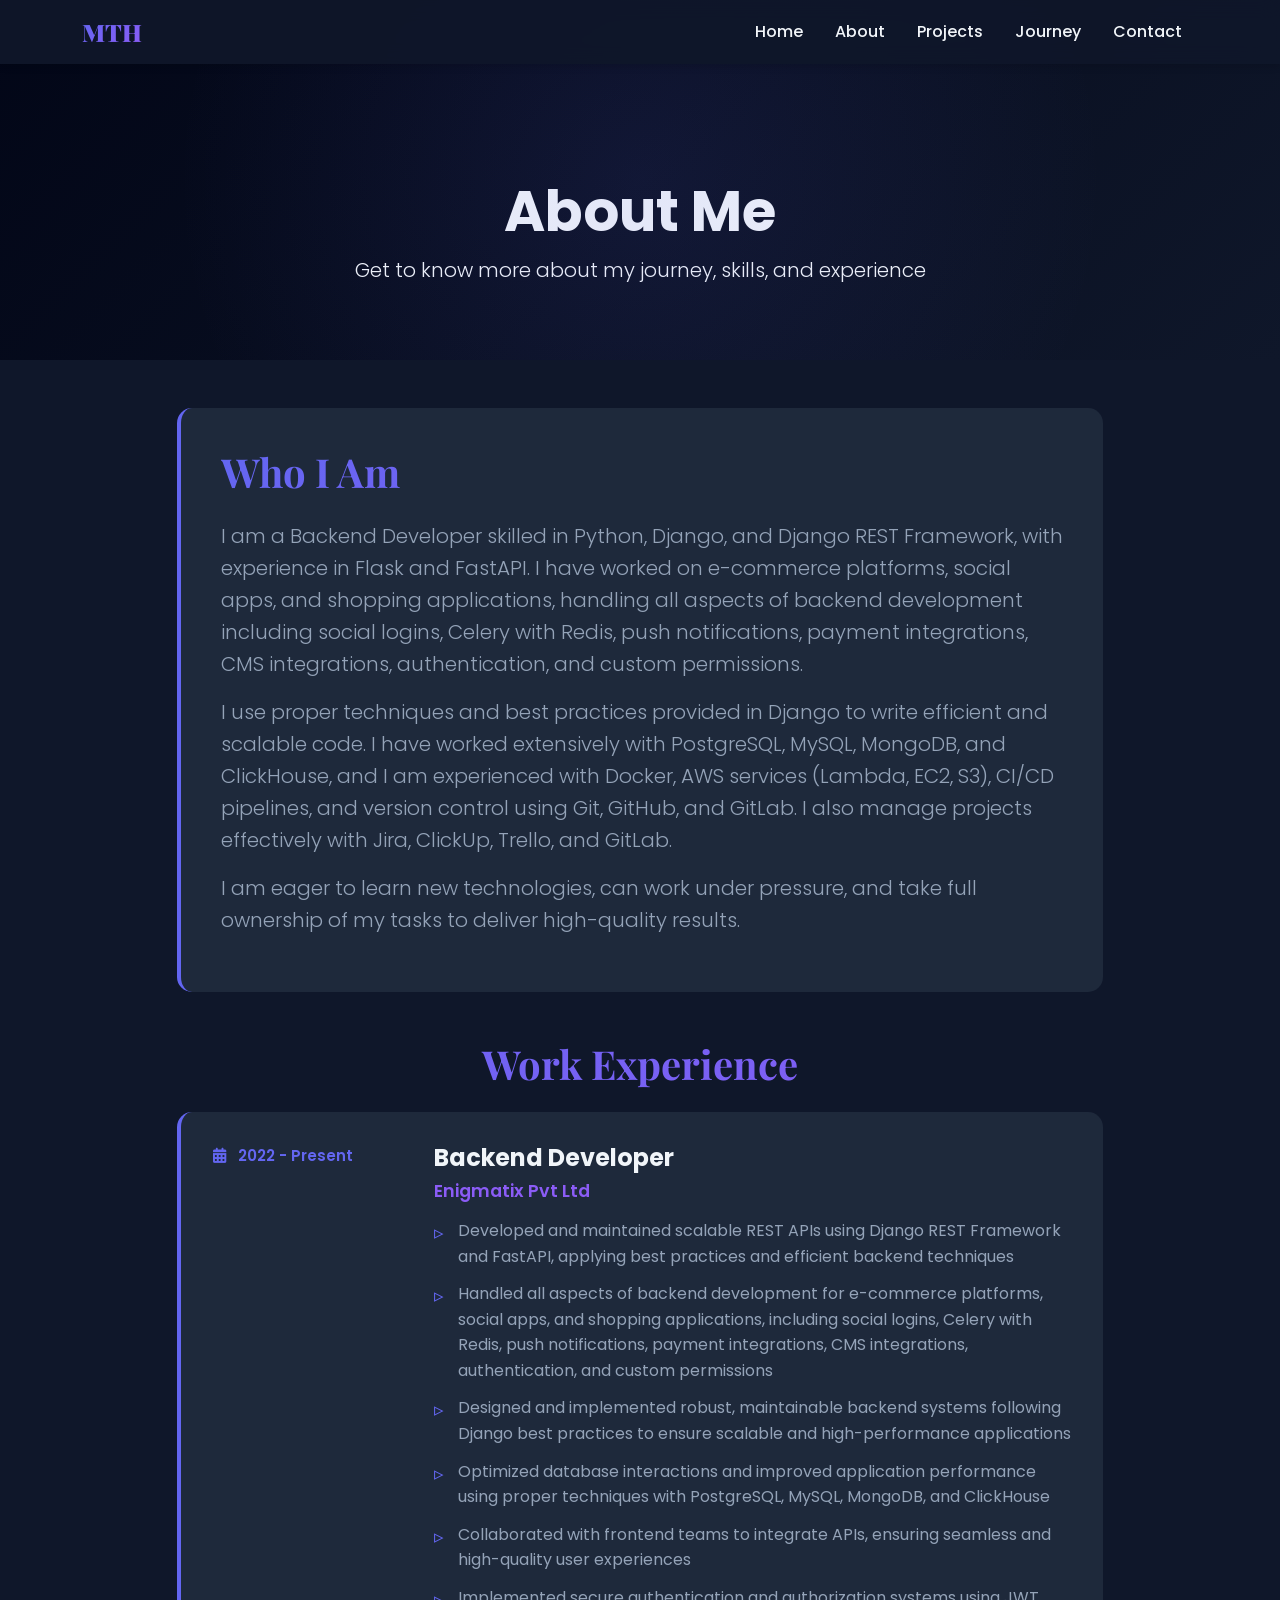
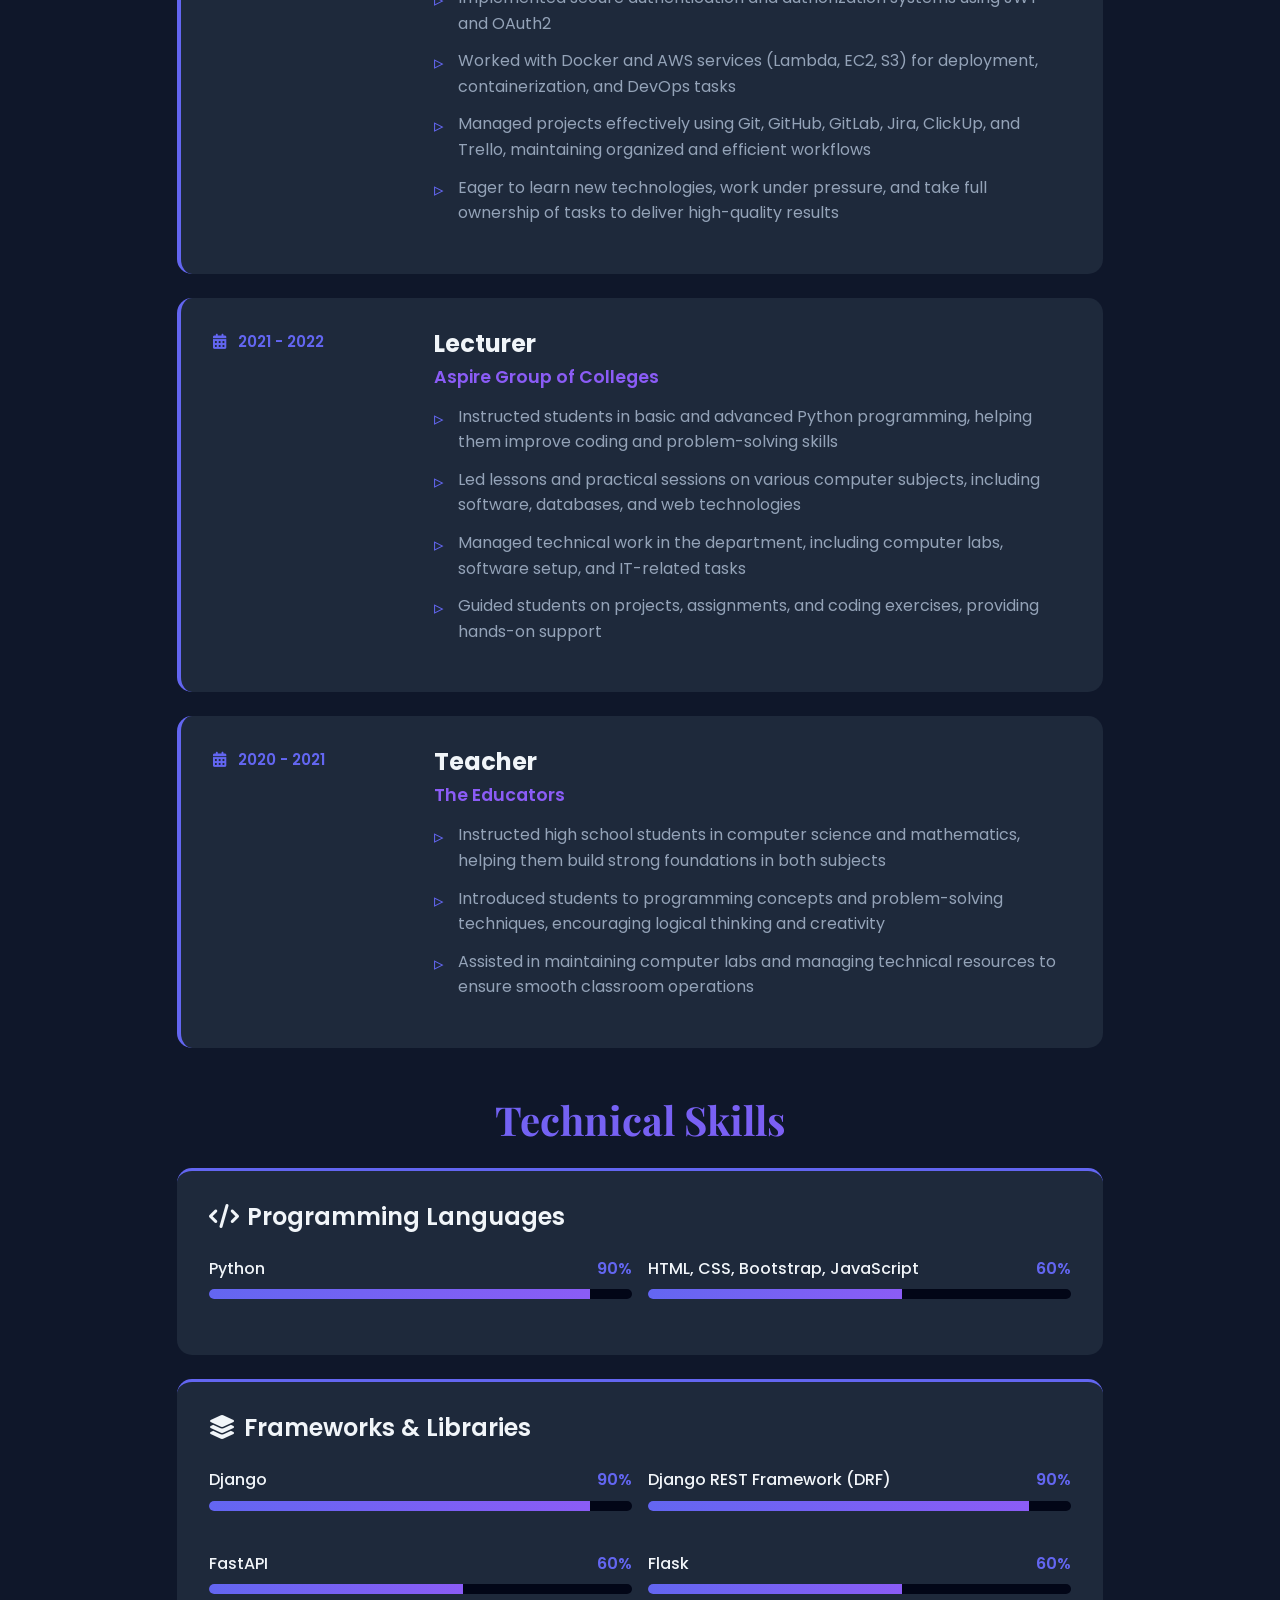
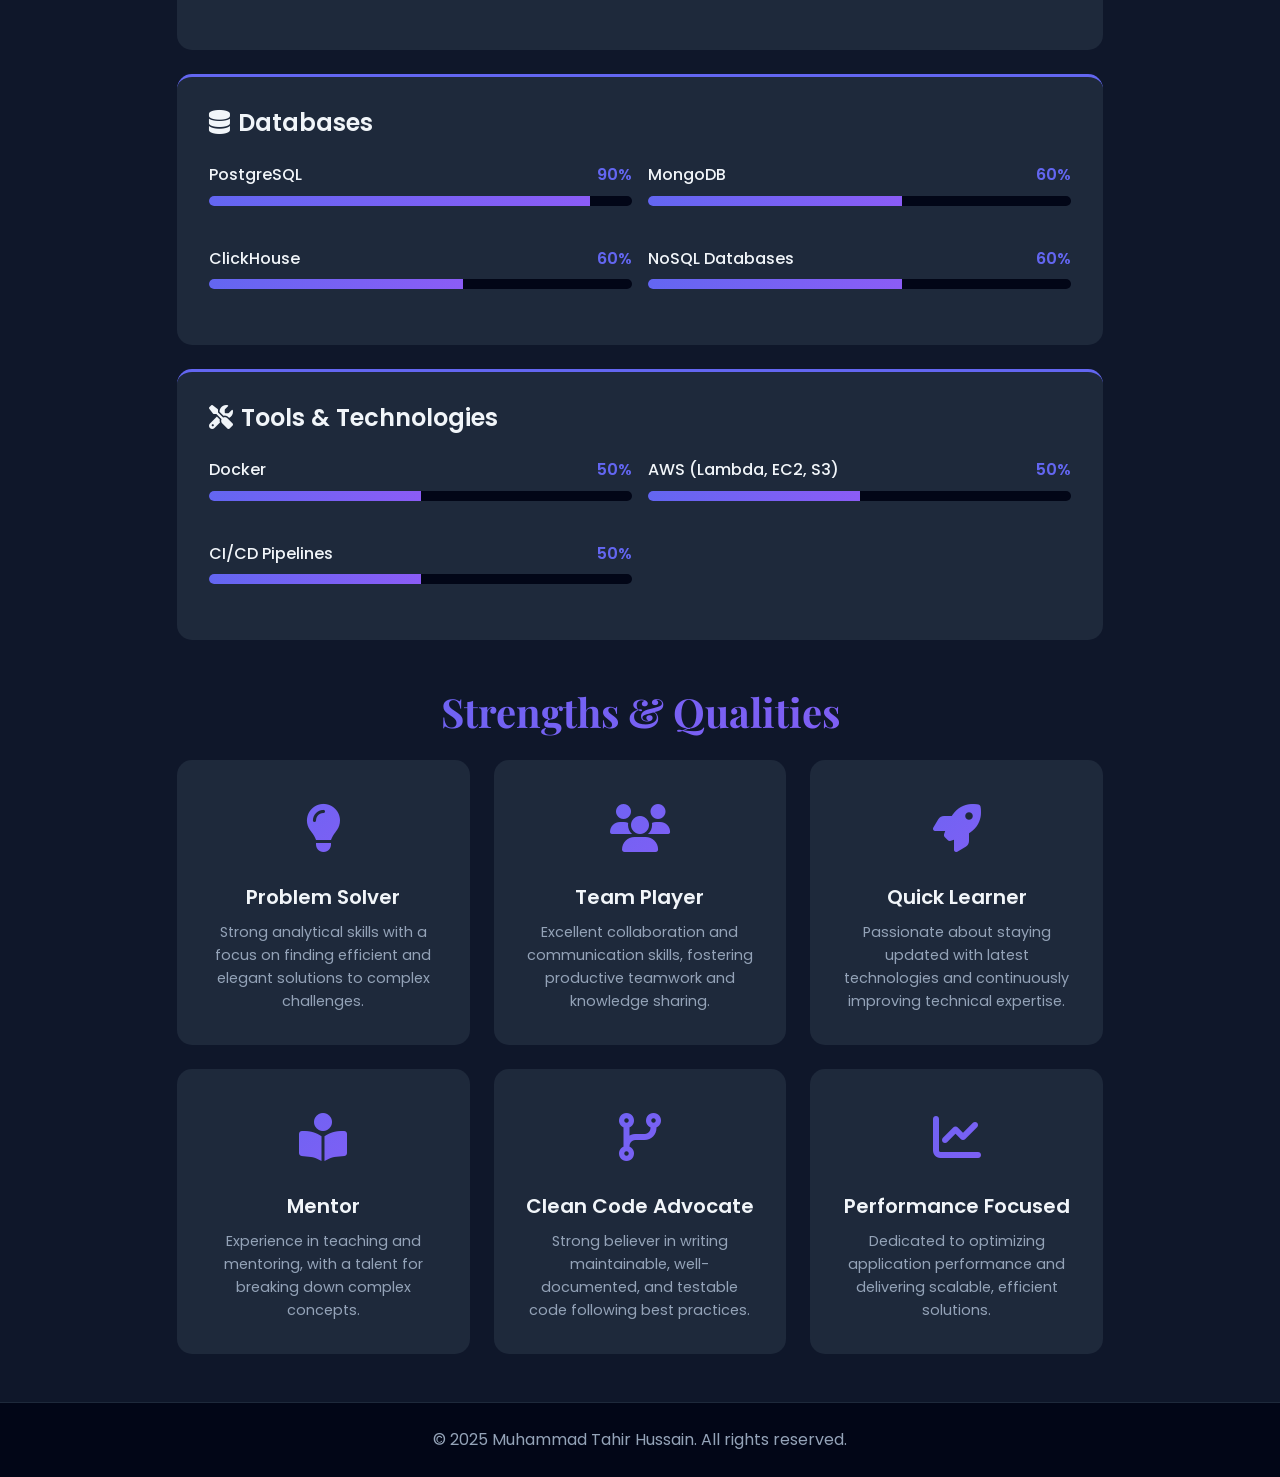
==== commit 619756aa: "Add new experiance" ====
--- a/about.html
+++ b/about.html
@@ -3,8 +3,7 @@
 <head>
     <meta charset="UTF-8">
     <meta name="viewport" content="width=device-width, initial-scale=1.0">
-    <meta name="description"
-          content="About Muhammad Tahir Hussain - Experienced Backend Developer with expertise in Python, Django, and FastAPI.">
+    <meta name="description" content="About Muhammad Tahir Hussain - Experienced Backend Developer with expertise in Python, Django, and FastAPI.">
     <meta name="keywords" content="Backend Developer, Python, Django, FastAPI, REST API, Muhammad Tahir Hussain">
     <title>About - Muhammad Tahir Hussain</title>
 
@@ -12,9 +11,32 @@
     <meta property="og:type" content="website">
     <meta property="og:url" content="https://yourdomain.com/about.html">
     <meta property="og:title" content="About - Muhammad Tahir Hussain">
-    <meta property="og:description"
-          content="Get to know more about my journey, skills, and experience as a Backend Developer.">
+    <meta property="og:description" content="Get to know more about my journey, skills, and experience as a Backend Developer.">
     <meta property="og:image" content="https://yourdomain.com/images/og-image.jpg">
+
+    <!-- Twitter -->
+    <meta property="twitter:card" content="summary_large_image">
+    <meta property="twitter:url" content="https://yourdomain.com/about.html">
+    <meta property="twitter:title" content="About - Muhammad Tahir Hussain">
+    <meta property="twitter:description" content="Get to know more about my journey, skills, and experience as a Backend Developer.">
+    <meta property="twitter:image" content="https://yourdomain.com/images/og-image.jpg">
+    <meta name="twitter:creator" content="@tahirnekukara">
+    <meta name="twitter:site" content="@tahirnekukara">
+
+    <!-- Social Media Links -->
+    <meta property="og:see_also" content="https://www.facebook.com/tahirnekukara">
+    <meta property="og:see_also" content="https://www.twitter.com/tahirnekukara">
+    <meta property="og:see_also" content="https://www.instagram.com/tahirnekukara">
+
+    <!-- Profile Metadata -->
+    <meta property="profile:first_name" content="Muhammad Tahir">
+    <meta property="profile:last_name" content="Hussain">
+    <meta property="profile:username" content="tahirnekukara">
+
+    <!-- Social Profiles for Search Engines -->
+    <link rel="me" href="https://www.facebook.com/tahirnekukara">
+    <link rel="me" href="https://www.twitter.com/tahirnekukara">
+    <link rel="me" href="https://www.instagram.com/tahirnekukara">
 
     <!-- Favicon -->
     <link rel="icon" type="image/x-icon" href="favicon.ico">
@@ -27,785 +49,682 @@
     <link rel="stylesheet" href="https://cdnjs.cloudflare.com/ajax/libs/font-awesome/6.4.2/css/all.min.css">
 
     <!-- Google Fonts -->
-    <link href="https://fonts.googleapis.com/css2?family=Poppins:wght@300;400;500;600;700&family=Playfair+Display:wght@700;900&display=swap"
-          rel="stylesheet">
+    <link href="https://fonts.googleapis.com/css2?family=Poppins:wght@300;400;500;600;700&family=Playfair+Display:wght@700;900&display=swap" rel="stylesheet">
 
     <!-- Custom CSS -->
-    <link rel="stylesheet" href="css/style.css">
+    <link rel="stylesheet" href="assets/css/style.css">
 </head>
 <body>
 
-<!-- Navigation -->
-<nav class="navbar navbar-expand-lg navbar-dark bg-dark fixed-top">
-    <div class="container">
-        <a class="navbar-brand" href="index.html">
-            <span class="brand-name">MTH</span>
-        </a>
-        <button class="navbar-toggler" type="button" data-bs-toggle="collapse" data-bs-target="#navbarNav">
-            <span class="navbar-toggler-icon"></span>
-        </button>
-        <div class="collapse navbar-collapse" id="navbarNav">
-            <ul class="navbar-nav ms-auto">
-                <li class="nav-item">
-                    <a class="nav-link" href="index.html">Home</a>
-                </li>
-                <li class="nav-item">
-                    <a class="nav-link active" href="about.html">About</a>
-                </li>
-                <li class="nav-item">
-                    <a class="nav-link" href="projects.html">Projects</a>
-                </li>
-                <li class="nav-item">
-                    <a class="nav-link" href="contact.html">Contact</a>
-                </li>
-            </ul>
-        </div>
-    </div>
-</nav>
-
-<!-- About Hero Section -->
-<section class="page-header d-flex align-items-center">
-    <div class="container">
-        <div class="row">
-            <div class="col-12 text-center fade-in">
-                <h1 class="display-4 fw-bold">About Me</h1>
-                <p class="lead">Get to know more about my journey, skills, and experience</p>
+    <!-- Navigation -->
+    <nav class="navbar navbar-expand-lg navbar-dark bg-dark fixed-top">
+        <div class="container">
+            <a class="navbar-brand" href="index.html">
+                <span class="brand-name">MTH</span>
+            </a>
+            <button class="navbar-toggler" type="button" data-bs-toggle="collapse" data-bs-target="#navbarNav">
+                <span class="navbar-toggler-icon"></span>
+            </button>
+            <div class="collapse navbar-collapse" id="navbarNav">
+                <ul class="navbar-nav ms-auto">
+                    <li class="nav-item">
+                        <a class="nav-link" href="index.html">Home</a>
+                    </li>
+                    <li class="nav-item">
+                        <a class="nav-link active" href="about.html">About</a>
+                    </li>
+                    <li class="nav-item">
+                        <a class="nav-link" href="projects.html">Projects</a>
+                    </li>
+                    <li class="nav-item">
+                        <a class="nav-link" href="journey.html">Journey</a>
+                    </li>
+                    <li class="nav-item">
+                        <a class="nav-link" href="contact.html">Contact</a>
+                    </li>
+                </ul>
             </div>
         </div>
-    </div>
-</section>
-
-<!-- About Content Section -->
-<section class="about-section py-5">
-    <div class="container">
-        <!-- Introduction -->
-        <div class="row mb-5 fade-in-up">
-            <div class="col-lg-10 mx-auto">
-                <div class="about-intro">
-                    <h2 class="section-title mb-4">Who I Am</h2>
-                    <p class="lead">
-                        I'm Muhammad Tahir Hussain, a passionate Backend Developer with expertise in building
-                        scalable, efficient, and secure server-side applications. With a strong foundation in
-                        Python and modern frameworks like Django, FastAPI, and Flask, I specialize in creating
-                        robust REST APIs and microservices architectures.
-                    </p>
-                    <p class="lead">
-                        My journey in software development combines technical excellence with teaching experience,
-                        giving me a unique perspective on writing clean, maintainable code and mentoring development
-                        teams.
-                    </p>
+    </nav>
+
+    <!-- About Hero Section -->
+    <section class="page-header d-flex align-items-center">
+        <div class="container">
+            <div class="row">
+                <div class="col-12 text-center fade-in">
+                    <h1 class="display-4 fw-bold">About Me</h1>
+                    <p class="lead">Get to know more about my journey, skills, and experience</p>
                 </div>
             </div>
         </div>
-
-        <!-- Work Experience -->
-        <div class="row mb-5">
-            <div class="col-12">
-                <h2 class="section-title mb-4 text-center">Work Experience</h2>
+    </section>
+
+    <!-- About Content Section -->
+    <section class="about-section py-5">
+        <div class="container">
+            <!-- Introduction -->
+            <div class="row mb-5 fade-in-up">
+                <div class="col-lg-10 mx-auto">
+                    <div class="about-intro">
+                        <h2 class="section-title mb-4">Who I Am</h2>
+                        <p class="lead">
+                            I am a Backend Developer skilled in Python, Django, and Django REST Framework, with experience
+                            in Flask and FastAPI. I have worked on e-commerce platforms, social apps, and shopping
+                            applications, handling all aspects of backend development including social logins, Celery with
+                            Redis, push notifications, payment integrations, CMS integrations, authentication, and custom
+                            permissions.
+                        </p>
+                        <p class="lead">
+                            I use proper techniques and best practices provided in Django to write efficient and scalable
+                            code. I have worked extensively with PostgreSQL, MySQL, MongoDB, and ClickHouse, and I am
+                            experienced with Docker, AWS services (Lambda, EC2, S3), CI/CD pipelines, and version control
+                            using Git, GitHub, and GitLab. I also manage projects effectively with Jira, ClickUp, Trello,
+                            and GitLab.
+                        </p>
+                        <p class="lead">
+                            I am eager to learn new technologies, can work under pressure, and take full ownership of my
+                            tasks to deliver high-quality results.
+                        </p>
+                    </div>
+                </div>
             </div>
-            <div class="col-lg-10 mx-auto">
-
-                <!-- Experience 1: HolisticTLC -->
-                <div class="experience-card fade-in-up mb-4">
-                    <div class="row">
-                        <div class="col-md-3 mb-3 mb-md-0">
-                            <div class="experience-year">
-                                <i class="fas fa-calendar-alt me-2"></i>
-                                Dec 2025 - Present
-                            </div>
-                        </div>
-                        <div class="col-md-9">
-                            <h4 class="experience-title">
-                                Python Backend Developer | REST APIs & Scalable Systems
-                            </h4>
-                            <h5 class="experience-company">
-                                HolisticTLC Corporation
-                            </h5>
-                            <!--                            <p class="text-dark-emphasis fw-semibold mb-2">-->
-                            <!--                                <i class="fas fa-map-marker-alt me-1"></i>-->
-                            <!--                                Bahawalpur, Punjab, Pakistan · On-site-->
-                            <!--                            </p>-->
-                            <ul class="experience-details">
-                                <li>Developing and maintaining scalable backend systems using Python, Django, DRF,
-                                    FastAPI, and Flask
-                                </li>
-                                <li>Designing and implementing high-performance RESTful APIs for production-grade
-                                    applications
-                                </li>
-                                <li>Optimizing application performance, database queries, and API response times</li>
-                                <li>Applying clean code principles and best practices to ensure maintainable and
-                                    testable codebases
-                                </li>
-                                <li>Collaborating with cross-functional teams to deliver efficient, real-world backend
-                                    solutions
-                                </li>
-                                <li>Actively contributing to backend architecture decisions and database design</li>
-                            </ul>
-                        </div>
-                    </div>
-                </div>
-
-                <!-- Experience 2: Enigmatix -->
-                <div class="experience-card fade-in-up mb-4">
-                    <div class="row">
-                        <div class="col-md-3 mb-3 mb-md-0">
-                            <div class="experience-year">
-                                <i class="fas fa-calendar-alt me-2"></i>
-                                Mar 2022 - Nov 2025
-                            </div>
-                        </div>
-                        <div class="col-md-9">
-                            <h4 class="experience-title">Backend Developer</h4>
-                            <h5 class="experience-company">Enigmatix Pvt Ltd</h5>
-                            <!--                             <p class="text-dark-emphasis fw-semibold mb-2">-->
-                            <!--                                <i class="fas fa-map-marker-alt me-1"></i>-->
-                            <!--                                Bahawalpur, Punjab, Pakistan · On-site-->
-                            <!--                            </p>-->
-                            <ul class="experience-details">
-                                <li>Developed and maintained scalable REST APIs using Django REST Framework and
-                                    FastAPI
-                                </li>
-                                <li>Designed and implemented microservices architecture for distributed systems</li>
-                                <li>Optimized database queries and improved application performance by 40%</li>
-                                <li>Collaborated closely with frontend teams to ensure seamless API integrations</li>
-                                <li>Implemented authentication and authorization using JWT and OAuth2</li>
-                                <li>Worked with Docker and Kubernetes for containerization and deployments</li>
-                            </ul>
-                        </div>
-                    </div>
-                </div>
-
-                <!-- Experience 3: Aspire Group of Colleges -->
-                <div class="experience-card fade-in-up mb-4">
-                    <div class="row">
-                        <div class="col-md-3 mb-3 mb-md-0">
-                            <div class="experience-year">
-                                <i class="fas fa-calendar-alt me-2"></i>
-                                Mar 2021 - Feb 2022
-                            </div>
-                        </div>
-                        <div class="col-md-9">
-                            <h4 class="experience-title">Lecturer</h4>
-                            <h5 class="experience-company">Aspire Group of Colleges</h5>
-                            <ul class="experience-details">
-                                <li>Taught programming fundamentals and advanced Python concepts</li>
-                                <li>Designed curriculum for web and backend development courses</li>
-                                <li>Mentored students on real-world projects and industry best practices</li>
-                                <li>Conducted workshops on Django, Flask, and modern backend technologies</li>
-                            </ul>
-                        </div>
-                    </div>
-                </div>
-
-                <!-- Experience 4: The Educators -->
-                <div class="experience-card fade-in-up">
-                    <div class="row">
-                        <div class="col-md-3 mb-3 mb-md-0">
-                            <div class="experience-year">
-                                <i class="fas fa-calendar-alt me-2"></i>
-                                Jan 2020 - Feb 2021
-                            </div>
-                        </div>
-                        <div class="col-md-9">
-                            <h4 class="experience-title">Teacher</h4>
-                            <h5 class="experience-company">The Educators</h5>
-                            <ul class="experience-details">
-                                <li>Taught computer science and mathematics to high school students</li>
-                                <li>Introduced programming concepts and logical problem-solving skills</li>
-                                <li>Organized coding competitions and extracurricular technical activities</li>
-                            </ul>
-                        </div>
-                    </div>
-                </div>
-
+
+            <!-- Work Experience -->
+            <div class="row mb-5">
+                <div class="col-12">
+                    <h2 class="section-title mb-4 text-center">Work Experience</h2>
+                </div>
+                <div class="col-lg-10 mx-auto">
+                    <!-- Experience 1 -->
+                    <div class="experience-card fade-in-up mb-4">
+                        <div class="row">
+                            <div class="col-md-3 mb-3 mb-md-0">
+                                <div class="experience-year">
+                                    <i class="fas fa-calendar-alt me-2"></i>
+                                    2022 - Present
+                                </div>
+                            </div>
+                            <div class="col-md-9">
+                                <h4 class="experience-title">Backend Developer</h4>
+                                <h5 class="experience-company">Enigmatix Pvt Ltd</h5>
+                                <ul class="experience-details">
+                                    <li>Developed and maintained scalable REST APIs using Django REST Framework and FastAPI, applying best practices and efficient backend techniques</li>
+                                    <li>Handled all aspects of backend development for e-commerce platforms, social apps, and shopping applications, including social logins, Celery with Redis, push notifications, payment integrations, CMS integrations, authentication, and custom permissions</li>
+                                    <li>Designed and implemented robust, maintainable backend systems following Django best practices to ensure scalable and high-performance applications</li>
+                                    <li>Optimized database interactions and improved application performance using proper techniques with PostgreSQL, MySQL, MongoDB, and ClickHouse</li>
+                                    <li>Collaborated with frontend teams to integrate APIs, ensuring seamless and high-quality user experiences</li>
+                                    <li>Implemented secure authentication and authorization systems using JWT and OAuth2</li>
+                                    <li>Worked with Docker and AWS services (Lambda, EC2, S3) for deployment, containerization, and DevOps tasks</li>
+                                    <li>Managed projects effectively using Git, GitHub, GitLab, Jira, ClickUp, and Trello, maintaining organized and efficient workflows</li>
+                                    <li>Eager to learn new technologies, work under pressure, and take full ownership of tasks to deliver high-quality results</li>
+                                </ul>
+                            </div>
+                        </div>
+                    </div>
+
+                    <!-- Experience 2 -->
+                    <div class="experience-card fade-in-up mb-4">
+                        <div class="row">
+                            <div class="col-md-3 mb-3 mb-md-0">
+                                <div class="experience-year">
+                                    <i class="fas fa-calendar-alt me-2"></i>
+                                    2021 - 2022
+                                </div>
+                            </div>
+                            <div class="col-md-9">
+                                <h4 class="experience-title">Lecturer</h4>
+                                <h5 class="experience-company">Aspire Group of Colleges</h5>
+                                <ul class="experience-details">
+                                    <li>Instructed students in basic and advanced Python programming, helping them improve coding and problem-solving skills</li>
+                                    <li>Led lessons and practical sessions on various computer subjects, including software, databases, and web technologies</li>
+                                    <li>Managed technical work in the department, including computer labs, software setup, and IT-related tasks</li>
+                                    <li>Guided students on projects, assignments, and coding exercises, providing hands-on support</li>
+                                </ul>
+                            </div>
+                        </div>
+                    </div>
+
+                    <!-- Experience 3 -->
+                    <div class="experience-card fade-in-up">
+                        <div class="row">
+                            <div class="col-md-3 mb-3 mb-md-0">
+                                <div class="experience-year">
+                                    <i class="fas fa-calendar-alt me-2"></i>
+                                    2020 - 2021
+                                </div>
+                            </div>
+                            <div class="col-md-9">
+                                <h4 class="experience-title">Teacher</h4>
+                                <h5 class="experience-company">The Educators</h5>
+                                <ul class="experience-details">
+                                    <li>Instructed high school students in computer science and mathematics, helping them build strong foundations in both subjects</li>
+                                    <li>Introduced students to programming concepts and problem-solving techniques, encouraging logical thinking and creativity</li>
+                                    <li>Assisted in maintaining computer labs and managing technical resources to ensure smooth classroom operations</li>
+                                </ul>
+                            </div>
+                        </div>
+                    </div>
+                </div>
+            </div>
+
+            <!-- Certifications & Training -->
+            <!-- COMMENTED OUT
+            <div class="row mb-5">
+                <div class="col-12">
+                    <h2 class="section-title mb-4 text-center">Certifications & Training</h2>
+                </div>
+                <div class="col-lg-10 mx-auto">
+                    <div class="row g-4">
+                        <div class="col-md-6 fade-in-up">
+                            <div class="certificate-card">
+                                <div class="certificate-icon">
+                                    <i class="fas fa-certificate"></i>
+                                </div>
+                                <div class="certificate-content">
+                                    <h5 class="certificate-title">Python for Data Science</h5>
+                                    <p class="certificate-issuer"><i class="fas fa-building me-2"></i>Coursera - IBM</p>
+                                    <p class="certificate-date"><i class="fas fa-calendar me-2"></i>2023</p>
+                                    <a href="#" class="btn btn-sm btn-outline-primary certificate-link" target="_blank">
+                                        <i class="fas fa-external-link-alt me-1"></i>View Certificate
+                                    </a>
+                                </div>
+                            </div>
+                        </div>
+
+                        <div class="col-md-6 fade-in-up">
+                            <div class="certificate-card">
+                                <div class="certificate-icon">
+                                    <i class="fas fa-certificate"></i>
+                                </div>
+                                <div class="certificate-content">
+                                    <h5 class="certificate-title">Django Web Framework</h5>
+                                    <p class="certificate-issuer"><i class="fas fa-building me-2"></i>Udemy</p>
+                                    <p class="certificate-date"><i class="fas fa-calendar me-2"></i>2022</p>
+                                    <a href="#" class="btn btn-sm btn-outline-primary certificate-link" target="_blank">
+                                        <i class="fas fa-external-link-alt me-1"></i>View Certificate
+                                    </a>
+                                </div>
+                            </div>
+                        </div>
+
+                        <div class="col-md-6 fade-in-up">
+                            <div class="certificate-card">
+                                <div class="certificate-icon">
+                                    <i class="fas fa-certificate"></i>
+                                </div>
+                                <div class="certificate-content">
+                                    <h5 class="certificate-title">REST API Development</h5>
+                                    <p class="certificate-issuer"><i class="fas fa-building me-2"></i>LinkedIn Learning</p>
+                                    <p class="certificate-date"><i class="fas fa-calendar me-2"></i>2023</p>
+                                    <a href="#" class="btn btn-sm btn-outline-primary certificate-link" target="_blank">
+                                        <i class="fas fa-external-link-alt me-1"></i>View Certificate
+                                    </a>
+                                </div>
+                            </div>
+                        </div>
+
+                        <div class="col-md-6 fade-in-up">
+                            <div class="certificate-card">
+                                <div class="certificate-icon">
+                                    <i class="fas fa-certificate"></i>
+                                </div>
+                                <div class="certificate-content">
+                                    <h5 class="certificate-title">Docker & Kubernetes</h5>
+                                    <p class="certificate-issuer"><i class="fas fa-building me-2"></i>Udacity</p>
+                                    <p class="certificate-date"><i class="fas fa-calendar me-2"></i>2023</p>
+                                    <a href="#" class="btn btn-sm btn-outline-primary certificate-link" target="_blank">
+                                        <i class="fas fa-external-link-alt me-1"></i>View Certificate
+                                    </a>
+                                </div>
+                            </div>
+                        </div>
+
+                        <div class="col-md-6 fade-in-up">
+                            <div class="certificate-card">
+                                <div class="certificate-icon">
+                                    <i class="fas fa-certificate"></i>
+                                </div>
+                                <div class="certificate-content">
+                                    <h5 class="certificate-title">AWS Cloud Fundamentals</h5>
+                                    <p class="certificate-issuer"><i class="fas fa-building me-2"></i>AWS Training</p>
+                                    <p class="certificate-date"><i class="fas fa-calendar me-2"></i>2024</p>
+                                    <a href="#" class="btn btn-sm btn-outline-primary certificate-link" target="_blank">
+                                        <i class="fas fa-external-link-alt me-1"></i>View Certificate
+                                    </a>
+                                </div>
+                            </div>
+                        </div>
+
+                        <div class="col-md-6 fade-in-up">
+                            <div class="certificate-card">
+                                <div class="certificate-icon">
+                                    <i class="fas fa-certificate"></i>
+                                </div>
+                                <div class="certificate-content">
+                                    <h5 class="certificate-title">Advanced SQL & Database Design</h5>
+                                    <p class="certificate-issuer"><i class="fas fa-building me-2"></i>DataCamp</p>
+                                    <p class="certificate-date"><i class="fas fa-calendar me-2"></i>2023</p>
+                                    <a href="#" class="btn btn-sm btn-outline-primary certificate-link" target="_blank">
+                                        <i class="fas fa-external-link-alt me-1"></i>View Certificate
+                                    </a>
+                                </div>
+                            </div>
+                        </div>
+                    </div>
+                </div>
+            </div>
+            -->
+
+            <!-- Competitive Programming & Problem Solving -->
+            <!-- COMMENTED OUT
+            <div class="row mb-5">
+                <div class="col-12">
+                    <h2 class="section-title mb-4 text-center">Competitive Programming & Problem Solving</h2>
+                    <p class="text-center lead mb-4">
+                        Regular practice on competitive programming platforms to sharpen problem-solving skills
+                    </p>
+                </div>
+                <div class="col-lg-10 mx-auto">
+                    <div class="row g-4 mb-4">
+                        <div class="col-md-6 col-lg-3 fade-in-up">
+                            <a href="https://leetcode.com/yourusername" target="_blank" class="coding-platform-card text-decoration-none">
+                                <div class="platform-icon leetcode">
+                                    <i class="fas fa-code"></i>
+                                </div>
+                                <h5 class="platform-name">LeetCode</h5>
+                                <div class="platform-stats">
+                                    <div class="stat-item">
+                                        <span class="stat-label">Problems Solved</span>
+                                        <span class="stat-value">500+</span>
+                                    </div>
+                                    <div class="stat-item">
+                                        <span class="stat-label">Rating</span>
+                                        <span class="stat-value">1800+</span>
+                                    </div>
+                                </div>
+                                <div class="platform-link">
+                                    <i class="fas fa-external-link-alt"></i> View Profile
+                                </div>
+                            </a>
+                        </div>
+
+                        <div class="col-md-6 col-lg-3 fade-in-up">
+                            <a href="https://www.hackerrank.com/yourusername" target="_blank" class="coding-platform-card text-decoration-none">
+                                <div class="platform-icon hackerrank">
+                                    <i class="fas fa-laptop-code"></i>
+                                </div>
+                                <h5 class="platform-name">HackerRank</h5>
+                                <div class="platform-stats">
+                                    <div class="stat-item">
+                                        <span class="stat-label">Stars</span>
+                                        <span class="stat-value">5 Stars</span>
+                                    </div>
+                                    <div class="stat-item">
+                                        <span class="stat-label">Badges</span>
+                                        <span class="stat-value">Gold</span>
+                                    </div>
+                                </div>
+                                <div class="platform-link">
+                                    <i class="fas fa-external-link-alt"></i> View Profile
+                                </div>
+                            </a>
+                        </div>
+
+                        <div class="col-md-6 col-lg-3 fade-in-up">
+                            <a href="https://codeforces.com/profile/yourusername" target="_blank" class="coding-platform-card text-decoration-none">
+                                <div class="platform-icon codeforces">
+                                    <i class="fas fa-trophy"></i>
+                                </div>
+                                <h5 class="platform-name">Codeforces</h5>
+                                <div class="platform-stats">
+                                    <div class="stat-item">
+                                        <span class="stat-label">Max Rating</span>
+                                        <span class="stat-value">1500+</span>
+                                    </div>
+                                    <div class="stat-item">
+                                        <span class="stat-label">Rank</span>
+                                        <span class="stat-value">Expert</span>
+                                    </div>
+                                </div>
+                                <div class="platform-link">
+                                    <i class="fas fa-external-link-alt"></i> View Profile
+                                </div>
+                            </a>
+                        </div>
+
+                        <div class="col-md-6 col-lg-3 fade-in-up">
+                            <a href="https://github.com/tahirhussainswe" target="_blank" class="coding-platform-card text-decoration-none">
+                                <div class="platform-icon github">
+                                    <i class="fab fa-github"></i>
+                                </div>
+                                <h5 class="platform-name">GitHub</h5>
+                                <div class="platform-stats">
+                                    <div class="stat-item">
+                                        <span class="stat-label">Repositories</span>
+                                        <span class="stat-value">50+</span>
+                                    </div>
+                                    <div class="stat-item">
+                                        <span class="stat-label">Contributions</span>
+                                        <span class="stat-value">1000+</span>
+                                    </div>
+                                </div>
+                                <div class="platform-link">
+                                    <i class="fas fa-external-link-alt"></i> View Profile
+                                </div>
+                            </a>
+                        </div>
+                    </div>
+
+                    <div class="problem-solving-highlights fade-in-up">
+                        <h4 class="mb-4"><i class="fas fa-star me-2"></i>Key Achievements</h4>
+                        <div class="row g-3">
+                            <div class="col-md-6">
+                                <div class="achievement-item">
+                                    <i class="fas fa-check-circle text-success me-2"></i>
+                                    <span>Solved 500+ algorithmic problems across multiple platforms</span>
+                                </div>
+                            </div>
+                            <div class="col-md-6">
+                                <div class="achievement-item">
+                                    <i class="fas fa-check-circle text-success me-2"></i>
+                                    <span>Top 10% in Weekly LeetCode Contests</span>
+                                </div>
+                            </div>
+                            <div class="col-md-6">
+                                <div class="achievement-item">
+                                    <i class="fas fa-check-circle text-success me-2"></i>
+                                    <span>5 Star Python Badge on HackerRank</span>
+                                </div>
+                            </div>
+                            <div class="col-md-6">
+                                <div class="achievement-item">
+                                    <i class="fas fa-check-circle text-success me-2"></i>
+                                    <span>Strong expertise in Data Structures & Algorithms</span>
+                                </div>
+                            </div>
+                            <div class="col-md-6">
+                                <div class="achievement-item">
+                                    <i class="fas fa-check-circle text-success me-2"></i>
+                                    <span>Regular participant in coding competitions</span>
+                                </div>
+                            </div>
+                            <div class="col-md-6">
+                                <div class="achievement-item">
+                                    <i class="fas fa-check-circle text-success me-2"></i>
+                                    <span>Active contributor to open-source projects</span>
+                                </div>
+                            </div>
+                        </div>
+                    </div>
+                </div>
+            </div>
+            -->
+
+            <!-- Technical Skills -->
+            <div class="row mb-5">
+                <div class="col-12">
+                    <h2 class="section-title mb-4 text-center">Technical Skills</h2>
+                </div>
+                <div class="col-lg-10 mx-auto">
+                    <!-- Languages -->
+                    <div class="skill-category fade-in-up mb-4">
+                        <h4 class="skill-category-title">
+                            <i class="fas fa-code me-2"></i>Programming Languages
+                        </h4>
+                        <div class="row g-3">
+                            <div class="col-md-6">
+                                <div class="skill-item">
+                                    <div class="d-flex justify-content-between mb-2">
+                                        <span class="skill-name">Python</span>
+                                        <span class="skill-percentage">90%</span>
+                                    </div>
+                                    <div class="progress">
+                                        <div class="progress-bar" role="progressbar" style="width: 90%" aria-valuenow="90" aria-valuemin="0" aria-valuemax="100"></div>
+                                    </div>
+                                </div>
+                            </div>
+                            <div class="col-md-6">
+                                <div class="skill-item">
+                                    <div class="d-flex justify-content-between mb-2">
+                                        <span class="skill-name">HTML, CSS, Bootstrap, JavaScript</span>
+                                        <span class="skill-percentage">60%</span>
+                                    </div>
+                                    <div class="progress">
+                                        <div class="progress-bar" role="progressbar" style="width: 60%" aria-valuenow="60" aria-valuemin="0" aria-valuemax="100"></div>
+                                    </div>
+                                </div>
+                            </div>
+                        </div>
+                    </div>
+
+                    <!-- Frameworks -->
+                    <div class="skill-category fade-in-up mb-4">
+                        <h4 class="skill-category-title">
+                            <i class="fas fa-layer-group me-2"></i>Frameworks & Libraries
+                        </h4>
+                        <div class="row g-3">
+                            <div class="col-md-6">
+                                <div class="skill-item">
+                                    <div class="d-flex justify-content-between mb-2">
+                                        <span class="skill-name">Django</span>
+                                        <span class="skill-percentage">90%</span>
+                                    </div>
+                                    <div class="progress">
+                                        <div class="progress-bar" role="progressbar" style="width: 90%" aria-valuenow="90" aria-valuemin="0" aria-valuemax="100"></div>
+                                    </div>
+                                </div>
+                            </div>
+                            <div class="col-md-6">
+                                <div class="skill-item">
+                                    <div class="d-flex justify-content-between mb-2">
+                                        <span class="skill-name">Django REST Framework (DRF)</span>
+                                        <span class="skill-percentage">90%</span>
+                                    </div>
+                                    <div class="progress">
+                                        <div class="progress-bar" role="progressbar" style="width: 90%" aria-valuenow="90" aria-valuemin="0" aria-valuemax="100"></div>
+                                    </div>
+                                </div>
+                            </div>
+                            <div class="col-md-6">
+                                <div class="skill-item">
+                                    <div class="d-flex justify-content-between mb-2">
+                                        <span class="skill-name">FastAPI</span>
+                                        <span class="skill-percentage">60%</span>
+                                    </div>
+                                    <div class="progress">
+                                        <div class="progress-bar" role="progressbar" style="width: 60%" aria-valuenow="60" aria-valuemin="0" aria-valuemax="100"></div>
+                                    </div>
+                                </div>
+                            </div>
+                            <div class="col-md-6">
+                                <div class="skill-item">
+                                    <div class="d-flex justify-content-between mb-2">
+                                        <span class="skill-name">Flask</span>
+                                        <span class="skill-percentage">60%</span>
+                                    </div>
+                                    <div class="progress">
+                                        <div class="progress-bar" role="progressbar" style="width: 60%" aria-valuenow="60" aria-valuemin="0" aria-valuemax="100"></div>
+                                    </div>
+                                </div>
+                            </div>
+                        </div>
+                    </div>
+
+                    <!-- Databases -->
+                    <div class="skill-category fade-in-up mb-4">
+                        <h4 class="skill-category-title">
+                            <i class="fas fa-database me-2"></i>Databases
+                        </h4>
+                        <div class="row g-3">
+                            <div class="col-md-6">
+                                <div class="skill-item">
+                                    <div class="d-flex justify-content-between mb-2">
+                                        <span class="skill-name">PostgreSQL</span>
+                                        <span class="skill-percentage">90%</span>
+                                    </div>
+                                    <div class="progress">
+                                        <div class="progress-bar" role="progressbar" style="width: 90%" aria-valuenow="90" aria-valuemin="0" aria-valuemax="100"></div>
+                                    </div>
+                                </div>
+                            </div>
+                            <div class="col-md-6">
+                                <div class="skill-item">
+                                    <div class="d-flex justify-content-between mb-2">
+                                        <span class="skill-name">MongoDB</span>
+                                        <span class="skill-percentage">60%</span>
+                                    </div>
+                                    <div class="progress">
+                                        <div class="progress-bar" role="progressbar" style="width: 60%" aria-valuenow="60" aria-valuemin="0" aria-valuemax="100"></div>
+                                    </div>
+                                </div>
+                            </div>
+                            <div class="col-md-6">
+                                <div class="skill-item">
+                                    <div class="d-flex justify-content-between mb-2">
+                                        <span class="skill-name">ClickHouse</span>
+                                        <span class="skill-percentage">60%</span>
+                                    </div>
+                                    <div class="progress">
+                                        <div class="progress-bar" role="progressbar" style="width: 60%" aria-valuenow="60" aria-valuemin="0" aria-valuemax="100"></div>
+                                    </div>
+                                </div>
+                            </div>
+                            <div class="col-md-6">
+                                <div class="skill-item">
+                                    <div class="d-flex justify-content-between mb-2">
+                                        <span class="skill-name">NoSQL Databases</span>
+                                        <span class="skill-percentage">60%</span>
+                                    </div>
+                                    <div class="progress">
+                                        <div class="progress-bar" role="progressbar" style="width: 60%" aria-valuenow="60" aria-valuemin="0" aria-valuemax="100"></div>
+                                    </div>
+                                </div>
+                            </div>
+                        </div>
+                    </div>
+
+                    <!-- Tools & Technologies -->
+                    <div class="skill-category fade-in-up">
+                        <h4 class="skill-category-title">
+                            <i class="fas fa-tools me-2"></i>Tools & Technologies
+                        </h4>
+                        <div class="row g-3">
+                            <div class="col-md-6">
+                                <div class="skill-item">
+                                    <div class="d-flex justify-content-between mb-2">
+                                        <span class="skill-name">Docker</span>
+                                        <span class="skill-percentage">50%</span>
+                                    </div>
+                                    <div class="progress">
+                                        <div class="progress-bar" role="progressbar" style="width: 50%" aria-valuenow="50" aria-valuemin="0" aria-valuemax="100"></div>
+                                    </div>
+                                </div>
+                            </div>
+                            <div class="col-md-6">
+                                <div class="skill-item">
+                                    <div class="d-flex justify-content-between mb-2">
+                                        <span class="skill-name">AWS (Lambda, EC2, S3)</span>
+                                        <span class="skill-percentage">50%</span>
+                                    </div>
+                                    <div class="progress">
+                                        <div class="progress-bar" role="progressbar" style="width: 50%" aria-valuenow="50" aria-valuemin="0" aria-valuemax="100"></div>
+                                    </div>
+                                </div>
+                            </div>
+                            <div class="col-md-6">
+                                <div class="skill-item">
+                                    <div class="d-flex justify-content-between mb-2">
+                                        <span class="skill-name">CI/CD Pipelines</span>
+                                        <span class="skill-percentage">50%</span>
+                                    </div>
+                                    <div class="progress">
+                                        <div class="progress-bar" role="progressbar" style="width: 50%" aria-valuenow="50" aria-valuemin="0" aria-valuemax="100"></div>
+                                    </div>
+                                </div>
+                            </div>
+                        </div>
+                    </div>
+                </div>
+            </div>
+
+            <!-- Strengths & Personal Qualities -->
+            <div class="row">
+                <div class="col-12">
+                    <h2 class="section-title mb-4 text-center">Strengths & Qualities</h2>
+                </div>
+                <div class="col-lg-10 mx-auto">
+                    <div class="row g-4">
+                        <div class="col-md-4 fade-in-up">
+                            <div class="quality-card text-center">
+                                <div class="quality-icon">
+                                    <i class="fas fa-lightbulb"></i>
+                                </div>
+                                <h5>Problem Solver</h5>
+                                <p>Strong analytical skills with a focus on finding efficient and elegant solutions to complex challenges.</p>
+                            </div>
+                        </div>
+                        <div class="col-md-4 fade-in-up">
+                            <div class="quality-card text-center">
+                                <div class="quality-icon">
+                                    <i class="fas fa-users"></i>
+                                </div>
+                                <h5>Team Player</h5>
+                                <p>Excellent collaboration and communication skills, fostering productive teamwork and knowledge sharing.</p>
+                            </div>
+                        </div>
+                        <div class="col-md-4 fade-in-up">
+                            <div class="quality-card text-center">
+                                <div class="quality-icon">
+                                    <i class="fas fa-rocket"></i>
+                                </div>
+                                <h5>Quick Learner</h5>
+                                <p>Passionate about staying updated with latest technologies and continuously improving technical expertise.</p>
+                            </div>
+                        </div>
+                        <div class="col-md-4 fade-in-up">
+                            <div class="quality-card text-center">
+                                <div class="quality-icon">
+                                    <i class="fas fa-book-reader"></i>
+                                </div>
+                                <h5>Mentor</h5>
+                                <p>Experience in teaching and mentoring, with a talent for breaking down complex concepts.</p>
+                            </div>
+                        </div>
+                        <div class="col-md-4 fade-in-up">
+                            <div class="quality-card text-center">
+                                <div class="quality-icon">
+                                    <i class="fas fa-code-branch"></i>
+                                </div>
+                                <h5>Clean Code Advocate</h5>
+                                <p>Strong believer in writing maintainable, well-documented, and testable code following best practices.</p>
+                            </div>
+                        </div>
+                        <div class="col-md-4 fade-in-up">
+                            <div class="quality-card text-center">
+                                <div class="quality-icon">
+                                    <i class="fas fa-chart-line"></i>
+                                </div>
+                                <h5>Performance Focused</h5>
+                                <p>Dedicated to optimizing application performance and delivering scalable, efficient solutions.</p>
+                            </div>
+                        </div>
+                    </div>
+                </div>
             </div>
         </div>
-
-
-        <!-- Certifications & Training -->
-        <div class="row mb-5">
-            <div class="col-12">
-                <h2 class="section-title mb-4 text-center">Certifications & Training</h2>
-            </div>
-            <div class="col-lg-10 mx-auto">
-                <div class="row g-4">
-                    <!-- Certificate 1 -->
-                    <div class="col-md-6 fade-in-up">
-                        <div class="certificate-card">
-                            <div class="certificate-icon">
-                                <i class="fas fa-certificate"></i>
-                            </div>
-                            <div class="certificate-content">
-                                <h5 class="certificate-title">Python for Data Science</h5>
-                                <p class="certificate-issuer"><i class="fas fa-building me-2"></i>Coursera - IBM</p>
-                                <p class="certificate-date"><i class="fas fa-calendar me-2"></i>2023</p>
-                                <a href="#" class="btn btn-sm btn-outline-primary certificate-link" target="_blank">
-                                    <i class="fas fa-external-link-alt me-1"></i>View Certificate
-                                </a>
-                            </div>
-                        </div>
-                    </div>
-
-                    <!-- Certificate 2 -->
-                    <div class="col-md-6 fade-in-up">
-                        <div class="certificate-card">
-                            <div class="certificate-icon">
-                                <i class="fas fa-certificate"></i>
-                            </div>
-                            <div class="certificate-content">
-                                <h5 class="certificate-title">Django Web Framework</h5>
-                                <p class="certificate-issuer"><i class="fas fa-building me-2"></i>Udemy</p>
-                                <p class="certificate-date"><i class="fas fa-calendar me-2"></i>2022</p>
-                                <a href="#" class="btn btn-sm btn-outline-primary certificate-link" target="_blank">
-                                    <i class="fas fa-external-link-alt me-1"></i>View Certificate
-                                </a>
-                            </div>
-                        </div>
-                    </div>
-
-                    <!-- Certificate 3 -->
-                    <div class="col-md-6 fade-in-up">
-                        <div class="certificate-card">
-                            <div class="certificate-icon">
-                                <i class="fas fa-certificate"></i>
-                            </div>
-                            <div class="certificate-content">
-                                <h5 class="certificate-title">REST API Development</h5>
-                                <p class="certificate-issuer"><i class="fas fa-building me-2"></i>LinkedIn Learning</p>
-                                <p class="certificate-date"><i class="fas fa-calendar me-2"></i>2023</p>
-                                <a href="#" class="btn btn-sm btn-outline-primary certificate-link" target="_blank">
-                                    <i class="fas fa-external-link-alt me-1"></i>View Certificate
-                                </a>
-                            </div>
-                        </div>
-                    </div>
-
-                    <!-- Certificate 4 -->
-                    <div class="col-md-6 fade-in-up">
-                        <div class="certificate-card">
-                            <div class="certificate-icon">
-                                <i class="fas fa-certificate"></i>
-                            </div>
-                            <div class="certificate-content">
-                                <h5 class="certificate-title">Docker & Kubernetes</h5>
-                                <p class="certificate-issuer"><i class="fas fa-building me-2"></i>Udacity</p>
-                                <p class="certificate-date"><i class="fas fa-calendar me-2"></i>2023</p>
-                                <a href="#" class="btn btn-sm btn-outline-primary certificate-link" target="_blank">
-                                    <i class="fas fa-external-link-alt me-1"></i>View Certificate
-                                </a>
-                            </div>
-                        </div>
-                    </div>
-
-                    <!-- Certificate 5 -->
-                    <div class="col-md-6 fade-in-up">
-                        <div class="certificate-card">
-                            <div class="certificate-icon">
-                                <i class="fas fa-certificate"></i>
-                            </div>
-                            <div class="certificate-content">
-                                <h5 class="certificate-title">AWS Cloud Fundamentals</h5>
-                                <p class="certificate-issuer"><i class="fas fa-building me-2"></i>AWS Training</p>
-                                <p class="certificate-date"><i class="fas fa-calendar me-2"></i>2024</p>
-                                <a href="#" class="btn btn-sm btn-outline-primary certificate-link" target="_blank">
-                                    <i class="fas fa-external-link-alt me-1"></i>View Certificate
-                                </a>
-                            </div>
-                        </div>
-                    </div>
-
-                    <!-- Certificate 6 -->
-                    <div class="col-md-6 fade-in-up">
-                        <div class="certificate-card">
-                            <div class="certificate-icon">
-                                <i class="fas fa-certificate"></i>
-                            </div>
-                            <div class="certificate-content">
-                                <h5 class="certificate-title">Advanced SQL & Database Design</h5>
-                                <p class="certificate-issuer"><i class="fas fa-building me-2"></i>DataCamp</p>
-                                <p class="certificate-date"><i class="fas fa-calendar me-2"></i>2023</p>
-                                <a href="#" class="btn btn-sm btn-outline-primary certificate-link" target="_blank">
-                                    <i class="fas fa-external-link-alt me-1"></i>View Certificate
-                                </a>
-                            </div>
-                        </div>
-                    </div>
-                </div>
-            </div>
+    </section>
+
+    <!-- Footer -->
+    <footer class="footer text-center py-4">
+        <div class="container">
+            <p class="mb-0">&copy; 2025 Muhammad Tahir Hussain. All rights reserved.</p>
         </div>
-
-        <!-- Competitive Programming & Problem Solving -->
-        <div class="row mb-5">
-            <div class="col-12">
-                <h2 class="section-title mb-4 text-center">Competitive Programming & Problem Solving</h2>
-                <p class="text-center lead mb-4">
-                    Regular practice on competitive programming platforms to sharpen problem-solving skills
-                </p>
-            </div>
-            <div class="col-lg-10 mx-auto">
-                <div class="row g-4 mb-4">
-                    <!-- LeetCode -->
-                    <div class="col-md-6 col-lg-3 fade-in-up">
-                        <a href="https://leetcode.com/yourusername" target="_blank"
-                           class="coding-platform-card text-decoration-none">
-                            <div class="platform-icon leetcode">
-                                <i class="fas fa-code"></i>
-                            </div>
-                            <h5 class="platform-name">LeetCode</h5>
-                            <div class="platform-stats">
-                                <div class="stat-item">
-                                    <span class="stat-label">Problems Solved</span>
-                                    <span class="stat-value">500+</span>
-                                </div>
-                                <div class="stat-item">
-                                    <span class="stat-label">Rating</span>
-                                    <span class="stat-value">1800+</span>
-                                </div>
-                            </div>
-                            <div class="platform-link">
-                                <i class="fas fa-external-link-alt"></i> View Profile
-                            </div>
-                        </a>
-                    </div>
-
-                    <!-- HackerRank -->
-                    <div class="col-md-6 col-lg-3 fade-in-up">
-                        <a href="https://www.hackerrank.com/yourusername" target="_blank"
-                           class="coding-platform-card text-decoration-none">
-                            <div class="platform-icon hackerrank">
-                                <i class="fas fa-laptop-code"></i>
-                            </div>
-                            <h5 class="platform-name">HackerRank</h5>
-                            <div class="platform-stats">
-                                <div class="stat-item">
-                                    <span class="stat-label">Stars</span>
-                                    <span class="stat-value">5 Stars</span>
-                                </div>
-                                <div class="stat-item">
-                                    <span class="stat-label">Badges</span>
-                                    <span class="stat-value">Gold</span>
-                                </div>
-                            </div>
-                            <div class="platform-link">
-                                <i class="fas fa-external-link-alt"></i> View Profile
-                            </div>
-                        </a>
-                    </div>
-
-                    <!-- CodeForces -->
-                    <div class="col-md-6 col-lg-3 fade-in-up">
-                        <a href="https://codeforces.com/profile/yourusername" target="_blank"
-                           class="coding-platform-card text-decoration-none">
-                            <div class="platform-icon codeforces">
-                                <i class="fas fa-trophy"></i>
-                            </div>
-                            <h5 class="platform-name">Codeforces</h5>
-                            <div class="platform-stats">
-                                <div class="stat-item">
-                                    <span class="stat-label">Max Rating</span>
-                                    <span class="stat-value">1500+</span>
-                                </div>
-                                <div class="stat-item">
-                                    <span class="stat-label">Rank</span>
-                                    <span class="stat-value">Expert</span>
-                                </div>
-                            </div>
-                            <div class="platform-link">
-                                <i class="fas fa-external-link-alt"></i> View Profile
-                            </div>
-                        </a>
-                    </div>
-
-                    <!-- GitHub -->
-                    <div class="col-md-6 col-lg-3 fade-in-up">
-                        <a href="https://github.com/tahirhussainswe" target="_blank"
-                           class="coding-platform-card text-decoration-none">
-                            <div class="platform-icon github">
-                                <i class="fab fa-github"></i>
-                            </div>
-                            <h5 class="platform-name">GitHub</h5>
-                            <div class="platform-stats">
-                                <div class="stat-item">
-                                    <span class="stat-label">Repositories</span>
-                                    <span class="stat-value">50+</span>
-                                </div>
-                                <div class="stat-item">
-                                    <span class="stat-label">Contributions</span>
-                                    <span class="stat-value">1000+</span>
-                                </div>
-                            </div>
-                            <div class="platform-link">
-                                <i class="fas fa-external-link-alt"></i> View Profile
-                            </div>
-                        </a>
-                    </div>
-                </div>
-
-                <!-- Problem Solving Achievements -->
-                <div class="problem-solving-highlights fade-in-up">
-                    <h4 class="mb-4"><i class="fas fa-star me-2"></i>Key Achievements</h4>
-                    <div class="row g-3">
-                        <div class="col-md-6">
-                            <div class="achievement-item">
-                                <i class="fas fa-check-circle text-success me-2"></i>
-                                <span>Solved 500+ algorithmic problems across multiple platforms</span>
-                            </div>
-                        </div>
-                        <div class="col-md-6">
-                            <div class="achievement-item">
-                                <i class="fas fa-check-circle text-success me-2"></i>
-                                <span>Top 10% in Weekly LeetCode Contests</span>
-                            </div>
-                        </div>
-                        <div class="col-md-6">
-                            <div class="achievement-item">
-                                <i class="fas fa-check-circle text-success me-2"></i>
-                                <span>5 Star Python Badge on HackerRank</span>
-                            </div>
-                        </div>
-                        <div class="col-md-6">
-                            <div class="achievement-item">
-                                <i class="fas fa-check-circle text-success me-2"></i>
-                                <span>Strong expertise in Data Structures & Algorithms</span>
-                            </div>
-                        </div>
-                        <div class="col-md-6">
-                            <div class="achievement-item">
-                                <i class="fas fa-check-circle text-success me-2"></i>
-                                <span>Regular participant in coding competitions</span>
-                            </div>
-                        </div>
-                        <div class="col-md-6">
-                            <div class="achievement-item">
-                                <i class="fas fa-check-circle text-success me-2"></i>
-                                <span>Active contributor to open-source projects</span>
-                            </div>
-                        </div>
-                    </div>
-                </div>
-            </div>
-        </div>
-
-        <!-- Technical Skills -->
-        <div class="row mb-5">
-            <div class="col-12">
-                <h2 class="section-title mb-4 text-center">Technical Skills</h2>
-            </div>
-            <div class="col-lg-10 mx-auto">
-                <!-- Languages -->
-                <div class="skill-category fade-in-up mb-4">
-                    <h4 class="skill-category-title">
-                        <i class="fas fa-code me-2"></i>Programming Languages
-                    </h4>
-                    <div class="row g-3">
-                        <div class="col-md-6">
-                            <div class="skill-item">
-                                <div class="d-flex justify-content-between mb-2">
-                                    <span class="skill-name">Python</span>
-                                    <span class="skill-percentage">95%</span>
-                                </div>
-                                <div class="progress">
-                                    <div class="progress-bar" role="progressbar" style="width: 95%" aria-valuenow="95"
-                                         aria-valuemin="0" aria-valuemax="100"></div>
-                                </div>
-                            </div>
-                        </div>
-                        <div class="col-md-6">
-                            <div class="skill-item">
-                                <div class="d-flex justify-content-between mb-2">
-                                    <span class="skill-name">SQL</span>
-                                    <span class="skill-percentage">90%</span>
-                                </div>
-                                <div class="progress">
-                                    <div class="progress-bar" role="progressbar" style="width: 90%" aria-valuenow="90"
-                                         aria-valuemin="0" aria-valuemax="100"></div>
-                                </div>
-                            </div>
-                        </div>
-                        <div class="col-md-6">
-                            <div class="skill-item">
-                                <div class="d-flex justify-content-between mb-2">
-                                    <span class="skill-name">JavaScript</span>
-                                    <span class="skill-percentage">75%</span>
-                                </div>
-                                <div class="progress">
-                                    <div class="progress-bar" role="progressbar" style="width: 75%" aria-valuenow="75"
-                                         aria-valuemin="0" aria-valuemax="100"></div>
-                                </div>
-                            </div>
-                        </div>
-                        <div class="col-md-6">
-                            <div class="skill-item">
-                                <div class="d-flex justify-content-between mb-2">
-                                    <span class="skill-name">Bash/Shell</span>
-                                    <span class="skill-percentage">80%</span>
-                                </div>
-                                <div class="progress">
-                                    <div class="progress-bar" role="progressbar" style="width: 80%" aria-valuenow="80"
-                                         aria-valuemin="0" aria-valuemax="100"></div>
-                                </div>
-                            </div>
-                        </div>
-                    </div>
-                </div>
-
-                <!-- Frameworks -->
-                <div class="skill-category fade-in-up mb-4">
-                    <h4 class="skill-category-title">
-                        <i class="fas fa-layer-group me-2"></i>Frameworks & Libraries
-                    </h4>
-                    <div class="row g-3">
-                        <div class="col-md-6">
-                            <div class="skill-item">
-                                <div class="d-flex justify-content-between mb-2">
-                                    <span class="skill-name">Django</span>
-                                    <span class="skill-percentage">92%</span>
-                                </div>
-                                <div class="progress">
-                                    <div class="progress-bar" role="progressbar" style="width: 92%" aria-valuenow="92"
-                                         aria-valuemin="0" aria-valuemax="100"></div>
-                                </div>
-                            </div>
-                        </div>
-                        <div class="col-md-6">
-                            <div class="skill-item">
-                                <div class="d-flex justify-content-between mb-2">
-                                    <span class="skill-name">Django REST Framework</span>
-                                    <span class="skill-percentage">90%</span>
-                                </div>
-                                <div class="progress">
-                                    <div class="progress-bar" role="progressbar" style="width: 90%" aria-valuenow="90"
-                                         aria-valuemin="0" aria-valuemax="100"></div>
-                                </div>
-                            </div>
-                        </div>
-                        <div class="col-md-6">
-                            <div class="skill-item">
-                                <div class="d-flex justify-content-between mb-2">
-                                    <span class="skill-name">FastAPI</span>
-                                    <span class="skill-percentage">88%</span>
-                                </div>
-                                <div class="progress">
-                                    <div class="progress-bar" role="progressbar" style="width: 88%" aria-valuenow="88"
-                                         aria-valuemin="0" aria-valuemax="100"></div>
-                                </div>
-                            </div>
-                        </div>
-                        <div class="col-md-6">
-                            <div class="skill-item">
-                                <div class="d-flex justify-content-between mb-2">
-                                    <span class="skill-name">Flask</span>
-                                    <span class="skill-percentage">85%</span>
-                                </div>
-                                <div class="progress">
-                                    <div class="progress-bar" role="progressbar" style="width: 85%" aria-valuenow="85"
-                                         aria-valuemin="0" aria-valuemax="100"></div>
-                                </div>
-                            </div>
-                        </div>
-                    </div>
-                </div>
-
-                <!-- Databases -->
-                <div class="skill-category fade-in-up mb-4">
-                    <h4 class="skill-category-title">
-                        <i class="fas fa-database me-2"></i>Databases
-                    </h4>
-                    <div class="row g-3">
-                        <div class="col-md-6">
-                            <div class="skill-item">
-                                <div class="d-flex justify-content-between mb-2">
-                                    <span class="skill-name">PostgreSQL</span>
-                                    <span class="skill-percentage">90%</span>
-                                </div>
-                                <div class="progress">
-                                    <div class="progress-bar" role="progressbar" style="width: 90%" aria-valuenow="90"
-                                         aria-valuemin="0" aria-valuemax="100"></div>
-                                </div>
-                            </div>
-                        </div>
-                        <div class="col-md-6">
-                            <div class="skill-item">
-                                <div class="d-flex justify-content-between mb-2">
-                                    <span class="skill-name">MongoDB</span>
-                                    <span class="skill-percentage">85%</span>
-                                </div>
-                                <div class="progress">
-                                    <div class="progress-bar" role="progressbar" style="width: 85%" aria-valuenow="85"
-                                         aria-valuemin="0" aria-valuemax="100"></div>
-                                </div>
-                            </div>
-                        </div>
-                        <div class="col-md-6">
-                            <div class="skill-item">
-                                <div class="d-flex justify-content-between mb-2">
-                                    <span class="skill-name">Redis</span>
-                                    <span class="skill-percentage">82%</span>
-                                </div>
-                                <div class="progress">
-                                    <div class="progress-bar" role="progressbar" style="width: 82%" aria-valuenow="82"
-                                         aria-valuemin="0" aria-valuemax="100"></div>
-                                </div>
-                            </div>
-                        </div>
-                        <div class="col-md-6">
-                            <div class="skill-item">
-                                <div class="d-flex justify-content-between mb-2">
-                                    <span class="skill-name">MySQL</span>
-                                    <span class="skill-percentage">88%</span>
-                                </div>
-                                <div class="progress">
-                                    <div class="progress-bar" role="progressbar" style="width: 88%" aria-valuenow="88"
-                                         aria-valuemin="0" aria-valuemax="100"></div>
-                                </div>
-                            </div>
-                        </div>
-                    </div>
-                </div>
-
-                <!-- Tools & Technologies -->
-                <div class="skill-category fade-in-up">
-                    <h4 class="skill-category-title">
-                        <i class="fas fa-tools me-2"></i>Tools & Technologies
-                    </h4>
-                    <div class="row g-3">
-                        <div class="col-md-6">
-                            <div class="skill-item">
-                                <div class="d-flex justify-content-between mb-2">
-                                    <span class="skill-name">Docker</span>
-                                    <span class="skill-percentage">85%</span>
-                                </div>
-                                <div class="progress">
-                                    <div class="progress-bar" role="progressbar" style="width: 85%" aria-valuenow="85"
-                                         aria-valuemin="0" aria-valuemax="100"></div>
-                                </div>
-                            </div>
-                        </div>
-                        <div class="col-md-6">
-                            <div class="skill-item">
-                                <div class="d-flex justify-content-between mb-2">
-                                    <span class="skill-name">Git & GitHub</span>
-                                    <span class="skill-percentage">90%</span>
-                                </div>
-                                <div class="progress">
-                                    <div class="progress-bar" role="progressbar" style="width: 90%" aria-valuenow="90"
-                                         aria-valuemin="0" aria-valuemax="100"></div>
-                                </div>
-                            </div>
-                        </div>
-                        <div class="col-md-6">
-                            <div class="skill-item">
-                                <div class="d-flex justify-content-between mb-2">
-                                    <span class="skill-name">REST API Design</span>
-                                    <span class="skill-percentage">93%</span>
-                                </div>
-                                <div class="progress">
-                                    <div class="progress-bar" role="progressbar" style="width: 93%" aria-valuenow="93"
-                                         aria-valuemin="0" aria-valuemax="100"></div>
-                                </div>
-                            </div>
-                        </div>
-                        <div class="col-md-6">
-                            <div class="skill-item">
-                                <div class="d-flex justify-content-between mb-2">
-                                    <span class="skill-name">Microservices</span>
-                                    <span class="skill-percentage">80%</span>
-                                </div>
-                                <div class="progress">
-                                    <div class="progress-bar" role="progressbar" style="width: 80%" aria-valuenow="80"
-                                         aria-valuemin="0" aria-valuemax="100"></div>
-                                </div>
-                            </div>
-                        </div>
-                    </div>
-                </div>
-            </div>
-        </div>
-
-        <!-- Strengths & Personal Qualities -->
-        <div class="row">
-            <div class="col-12">
-                <h2 class="section-title mb-4 text-center">Strengths & Qualities</h2>
-            </div>
-            <div class="col-lg-10 mx-auto">
-                <div class="row g-4">
-                    <div class="col-md-4 fade-in-up">
-                        <div class="quality-card text-center">
-                            <div class="quality-icon">
-                                <i class="fas fa-lightbulb"></i>
-                            </div>
-                            <h5>Problem Solver</h5>
-                            <p>Strong analytical skills with a focus on finding efficient and elegant solutions to
-                                complex challenges.</p>
-                        </div>
-                    </div>
-                    <div class="col-md-4 fade-in-up">
-                        <div class="quality-card text-center">
-                            <div class="quality-icon">
-                                <i class="fas fa-users"></i>
-                            </div>
-                            <h5>Team Player</h5>
-                            <p>Excellent collaboration and communication skills, fostering productive teamwork and
-                                knowledge sharing.</p>
-                        </div>
-                    </div>
-                    <div class="col-md-4 fade-in-up">
-                        <div class="quality-card text-center">
-                            <div class="quality-icon">
-                                <i class="fas fa-rocket"></i>
-                            </div>
-                            <h5>Quick Learner</h5>
-                            <p>Passionate about staying updated with latest technologies and continuously improving
-                                technical expertise.</p>
-                        </div>
-                    </div>
-                    <div class="col-md-4 fade-in-up">
-                        <div class="quality-card text-center">
-                            <div class="quality-icon">
-                                <i class="fas fa-book-reader"></i>
-                            </div>
-                            <h5>Mentor</h5>
-                            <p>Experience in teaching and mentoring, with a talent for breaking down complex
-                                concepts.</p>
-                        </div>
-                    </div>
-                    <div class="col-md-4 fade-in-up">
-                        <div class="quality-card text-center">
-                            <div class="quality-icon">
-                                <i class="fas fa-code-branch"></i>
-                            </div>
-                            <h5>Clean Code Advocate</h5>
-                            <p>Strong believer in writing maintainable, well-documented, and testable code following
-                                best practices.</p>
-                        </div>
-                    </div>
-                    <div class="col-md-4 fade-in-up">
-                        <div class="quality-card text-center">
-                            <div class="quality-icon">
-                                <i class="fas fa-chart-line"></i>
-                            </div>
-                            <h5>Performance Focused</h5>
-                            <p>Dedicated to optimizing application performance and delivering scalable, efficient
-                                solutions.</p>
-                        </div>
-                    </div>
-                </div>
-            </div>
-        </div>
-    </div>
-</section>
-
-<!-- Footer -->
-<footer class="footer text-center py-4">
-    <div class="container">
-        <p class="mb-0">&copy; 2025 Muhammad Tahir Hussain. All rights reserved.</p>
-    </div>
-</footer>
-
-<!-- Bootstrap JS -->
-<script src="https://cdn.jsdelivr.net/npm/bootstrap@5.3.2/dist/js/bootstrap.bundle.min.js"></script>
-
-<!-- Custom JS -->
-<script src="js/script.js"></script>
+    </footer>
+
+    <!-- Bootstrap JS -->
+    <script src="https://cdn.jsdelivr.net/npm/bootstrap@5.3.2/dist/js/bootstrap.bundle.min.js"></script>
+
+    <!-- Custom JS -->
+    <script src="assets/js/script.js"></script>
 </body>
 </html>
--- a/assets/css/style.css
+++ b/assets/css/style.css
@@ -0,0 +1,1578 @@
+/* ========================================
+   GLOBAL STYLES & RESET
+   ======================================== */
+
+:root {
+    --primary-color: #6366f1;
+    --secondary-color: #8b5cf6;
+    --accent-color: #ec4899;
+    --dark-bg: #0f172a;
+    --darker-bg: #020617;
+    --light-text: #f1f5f9;
+    --gray-text: #94a3b8;
+    --card-bg: #1e293b;
+    --card-hover: #334155;
+    --success-color: #10b981;
+    --transition-speed: 0.3s;
+}
+
+* {
+    margin: 0;
+    padding: 0;
+    box-sizing: border-box;
+}
+
+body {
+    font-family: 'Poppins', sans-serif;
+    background-color: var(--dark-bg);
+    color: var(--light-text);
+    line-height: 1.6;
+    overflow-x: hidden;
+}
+
+/* Smooth Scrolling */
+html {
+    scroll-behavior: smooth;
+}
+
+/* Selection Color */
+::selection {
+    background-color: var(--primary-color);
+    color: white;
+}
+
+/* ========================================
+   NAVIGATION
+   ======================================== */
+
+.navbar {
+    background-color: rgba(15, 23, 42, 0.95) !important;
+    backdrop-filter: blur(10px);
+    box-shadow: 0 4px 6px rgba(0, 0, 0, 0.1);
+    transition: all var(--transition-speed) ease;
+}
+
+.navbar-brand .brand-name {
+    font-family: 'Playfair Display', serif;
+    font-size: 1.5rem;
+    font-weight: 900;
+    background: linear-gradient(135deg, var(--primary-color), var(--secondary-color));
+    -webkit-background-clip: text;
+    -webkit-text-fill-color: transparent;
+    background-clip: text;
+    transition: all var(--transition-speed) ease;
+}
+
+.navbar-brand .brand-name:hover {
+    transform: scale(1.1);
+}
+
+.nav-link {
+    color: var(--light-text) !important;
+    font-weight: 500;
+    margin: 0 0.5rem;
+    position: relative;
+    transition: all var(--transition-speed) ease;
+}
+
+.nav-link::after {
+    content: '';
+    position: absolute;
+    bottom: 0;
+    left: 50%;
+    transform: translateX(-50%);
+    width: 0;
+    height: 2px;
+    background: linear-gradient(90deg, var(--primary-color), var(--secondary-color));
+    transition: width var(--transition-speed) ease;
+}
+
+.nav-link:hover::after,
+.nav-link.active::after {
+    width: 80%;
+}
+
+.nav-link:hover {
+    color: var(--primary-color) !important;
+}
+
+/* ========================================
+   HERO SECTION
+   ======================================== */
+
+.hero-section {
+    min-height: 100vh;
+    padding: 120px 0 80px;
+    background: linear-gradient(135deg, var(--darker-bg) 0%, var(--dark-bg) 100%);
+    position: relative;
+    overflow: hidden;
+}
+
+.hero-section::before {
+    content: '';
+    position: absolute;
+    top: 0;
+    left: 0;
+    right: 0;
+    bottom: 0;
+    background: radial-gradient(circle at 20% 50%, rgba(99, 102, 241, 0.1) 0%, transparent 50%),
+                radial-gradient(circle at 80% 50%, rgba(139, 92, 246, 0.1) 0%, transparent 50%);
+    pointer-events: none;
+}
+
+.name-highlight {
+    background: linear-gradient(135deg, var(--primary-color), var(--secondary-color), var(--accent-color));
+    -webkit-background-clip: text;
+    -webkit-text-fill-color: transparent;
+    background-clip: text;
+    background-size: 200% 200%;
+    animation: gradient-shift 3s ease infinite;
+    display: inline-block;
+    font-family: 'Playfair Display', serif;
+    position: relative;
+    cursor: pointer;
+    transition: all var(--transition-speed) ease;
+}
+
+.name-highlight:hover {
+    transform: scale(1.05);
+    filter: drop-shadow(0 0 20px rgba(99, 102, 241, 0.5));
+}
+
+@keyframes gradient-shift {
+    0%, 100% {
+        background-position: 0% 50%;
+    }
+    50% {
+        background-position: 100% 50%;
+    }
+}
+
+/* Profile Image */
+.profile-image-wrapper {
+    display: flex;
+    justify-content: center;
+    align-items: center;
+}
+
+.profile-image-container {
+    position: relative;
+    width: 350px;
+    height: 350px;
+    border-radius: 50%;
+    overflow: hidden;
+    box-shadow: 0 20px 60px rgba(99, 102, 241, 0.3);
+    transition: all var(--transition-speed) ease;
+}
+
+.profile-image-container:hover {
+    transform: scale(1.05) rotate(5deg);
+    box-shadow: 0 30px 80px rgba(99, 102, 241, 0.5);
+}
+
+.profile-image-container::before {
+    content: '';
+    position: absolute;
+    top: -2px;
+    left: -2px;
+    right: -2px;
+    bottom: -2px;
+    background: linear-gradient(45deg, var(--primary-color), var(--secondary-color), var(--accent-color));
+    border-radius: 50%;
+    z-index: -1;
+    animation: rotate-border 3s linear infinite;
+}
+
+@keyframes rotate-border {
+    0% {
+        transform: rotate(0deg);
+    }
+    100% {
+        transform: rotate(360deg);
+    }
+}
+
+.profile-image {
+    width: 100%;
+    height: 100%;
+    object-fit: cover;
+    transition: all var(--transition-speed) ease;
+}
+
+.profile-overlay {
+    position: absolute;
+    top: 0;
+    left: 0;
+    right: 0;
+    bottom: 0;
+    background: linear-gradient(135deg, rgba(99, 102, 241, 0.9), rgba(139, 92, 246, 0.9));
+    display: flex;
+    justify-content: center;
+    align-items: center;
+    opacity: 0;
+    transition: all var(--transition-speed) ease;
+}
+
+.profile-image-container:hover .profile-overlay {
+    opacity: 1;
+}
+
+.profile-image-container:hover .profile-image {
+    transform: scale(1.1);
+}
+
+.overlay-content i {
+    color: white;
+    animation: bounce 1s ease infinite;
+}
+
+@keyframes bounce {
+    0%, 100% {
+        transform: translateY(0);
+    }
+    50% {
+        transform: translateY(-10px);
+    }
+}
+
+/* Social Links */
+.social-links {
+    display: flex;
+    gap: 1rem;
+    flex-wrap: wrap;
+}
+
+.social-icon {
+    width: 50px;
+    height: 50px;
+    border-radius: 50%;
+    background: var(--card-bg);
+    display: flex;
+    justify-content: center;
+    align-items: center;
+    color: var(--light-text);
+    font-size: 1.2rem;
+    transition: all var(--transition-speed) ease;
+    text-decoration: none;
+}
+
+.social-icon:hover {
+    background: linear-gradient(135deg, var(--primary-color), var(--secondary-color));
+    color: white;
+    transform: translateY(-5px) rotate(360deg);
+    box-shadow: 0 10px 30px rgba(99, 102, 241, 0.4);
+}
+
+/* CTA Buttons */
+.cta-buttons .btn {
+    padding: 0.75rem 2rem;
+    border-radius: 50px;
+    font-weight: 600;
+    transition: all var(--transition-speed) ease;
+    border: 2px solid transparent;
+}
+
+.btn-primary {
+    background: linear-gradient(135deg, var(--primary-color), var(--secondary-color));
+    border: none;
+}
+
+.btn-primary:hover {
+    transform: translateY(-3px);
+    box-shadow: 0 15px 40px rgba(99, 102, 241, 0.4);
+}
+
+.btn-outline-light {
+    border-color: var(--light-text);
+    color: var(--light-text);
+}
+
+.btn-outline-light:hover {
+    background: var(--light-text);
+    color: var(--dark-bg);
+    transform: translateY(-3px);
+}
+
+/* Scroll Indicator */
+.scroll-indicator {
+    position: absolute;
+    bottom: 30px;
+    left: 50%;
+    transform: translateX(-50%);
+    animation: scroll-bounce 2s ease-in-out infinite;
+}
+
+.scroll-indicator a {
+    color: var(--primary-color);
+    font-size: 2rem;
+    text-decoration: none;
+    transition: all var(--transition-speed) ease;
+}
+
+.scroll-indicator a:hover {
+    color: var(--secondary-color);
+}
+
+@keyframes scroll-bounce {
+    0%, 100% {
+        transform: translateX(-50%) translateY(0);
+    }
+    50% {
+        transform: translateX(-50%) translateY(10px);
+    }
+}
+
+/* ========================================
+   SKILLS PREVIEW SECTION
+   ======================================== */
+
+.skills-preview-section {
+    background-color: var(--darker-bg);
+    padding: 80px 0;
+}
+
+.section-title {
+    font-family: 'Playfair Display', serif;
+    font-weight: 700;
+    font-size: 2.5rem;
+    margin-bottom: 2rem;
+    background: linear-gradient(135deg, var(--primary-color), var(--secondary-color));
+    -webkit-background-clip: text;
+    -webkit-text-fill-color: transparent;
+    background-clip: text;
+}
+
+.section-subtitle {
+    font-family: 'Playfair Display', serif;
+    font-weight: 700;
+    font-size: 2rem;
+    margin-bottom: 0.5rem;
+}
+
+.skill-card {
+    background: var(--card-bg);
+    padding: 2rem;
+    border-radius: 15px;
+    transition: all var(--transition-speed) ease;
+    border: 1px solid transparent;
+    height: 100%;
+}
+
+.skill-card:hover {
+    background: var(--card-hover);
+    transform: translateY(-10px);
+    border-color: var(--primary-color);
+    box-shadow: 0 20px 40px rgba(99, 102, 241, 0.2);
+}
+
+.skill-icon {
+    font-size: 3rem;
+    background: linear-gradient(135deg, var(--primary-color), var(--secondary-color));
+    -webkit-background-clip: text;
+    -webkit-text-fill-color: transparent;
+    background-clip: text;
+    margin-bottom: 1rem;
+}
+
+.skill-card h4 {
+    font-weight: 600;
+    margin-bottom: 0.5rem;
+    color: var(--light-text);
+}
+
+.skill-card p {
+    color: var(--gray-text);
+    margin: 0;
+    font-size: 0.9rem;
+}
+
+/* ========================================
+   PAGE HEADER
+   ======================================== */
+
+.page-header {
+    min-height: 40vh;
+    background: linear-gradient(135deg, var(--darker-bg) 0%, var(--dark-bg) 100%);
+    padding-top: 120px;
+    position: relative;
+    overflow: hidden;
+}
+
+.page-header::before {
+    content: '';
+    position: absolute;
+    top: 0;
+    left: 0;
+    right: 0;
+    bottom: 0;
+    background: radial-gradient(circle at 50% 50%, rgba(99, 102, 241, 0.1) 0%, transparent 70%);
+    pointer-events: none;
+}
+
+/* ========================================
+   ABOUT SECTION
+   ======================================== */
+
+.about-section {
+    background-color: var(--dark-bg);
+}
+
+.about-intro {
+    background: var(--card-bg);
+    padding: 2.5rem;
+    border-radius: 15px;
+    border-left: 4px solid var(--primary-color);
+}
+
+.about-intro .lead {
+    color: var(--gray-text);
+    margin-bottom: 1rem;
+}
+
+/* Experience Cards */
+.experience-card {
+    background: var(--card-bg);
+    padding: 2rem;
+    border-radius: 15px;
+    border-left: 4px solid var(--primary-color);
+    transition: all var(--transition-speed) ease;
+}
+
+.experience-card:hover {
+    transform: translateX(10px);
+    box-shadow: 0 10px 30px rgba(99, 102, 241, 0.2);
+    border-left-width: 6px;
+}
+
+.experience-year {
+    color: var(--primary-color);
+    font-weight: 600;
+    font-size: 0.95rem;
+}
+
+.experience-title {
+    font-weight: 700;
+    color: var(--light-text);
+    margin-bottom: 0.5rem;
+}
+
+.experience-company {
+    color: var(--secondary-color);
+    font-weight: 600;
+    font-size: 1.1rem;
+    margin-bottom: 1rem;
+}
+
+.experience-details {
+    list-style: none;
+    padding: 0;
+}
+
+.experience-details li {
+    position: relative;
+    padding-left: 1.5rem;
+    margin-bottom: 0.75rem;
+    color: var(--gray-text);
+}
+
+.experience-details li::before {
+    content: '▹';
+    position: absolute;
+    left: 0;
+    color: var(--primary-color);
+    font-size: 1.2rem;
+}
+
+/* Skills Section */
+.skill-category {
+    background: var(--card-bg);
+    padding: 2rem;
+    border-radius: 15px;
+    border-top: 3px solid var(--primary-color);
+}
+
+.skill-category-title {
+    color: var(--light-text);
+    font-weight: 600;
+    margin-bottom: 1.5rem;
+}
+
+.skill-item {
+    margin-bottom: 1.5rem;
+}
+
+.skill-name {
+    color: var(--light-text);
+    font-weight: 500;
+}
+
+.skill-percentage {
+    color: var(--primary-color);
+    font-weight: 600;
+}
+
+.progress {
+    height: 10px;
+    background-color: var(--darker-bg);
+    border-radius: 10px;
+    overflow: hidden;
+}
+
+.progress-bar {
+    background: linear-gradient(90deg, var(--primary-color), var(--secondary-color));
+    transition: width 1.5s ease;
+    animation: progress-animation 1.5s ease forwards;
+}
+
+@keyframes progress-animation {
+    from {
+        width: 0;
+    }
+}
+
+/* Quality Cards */
+.quality-card {
+    background: var(--card-bg);
+    padding: 2rem;
+    border-radius: 15px;
+    transition: all var(--transition-speed) ease;
+    height: 100%;
+}
+
+.quality-card:hover {
+    background: var(--card-hover);
+    transform: translateY(-10px);
+    box-shadow: 0 15px 40px rgba(99, 102, 241, 0.2);
+}
+
+.quality-icon {
+    font-size: 3rem;
+    background: linear-gradient(135deg, var(--primary-color), var(--secondary-color));
+    -webkit-background-clip: text;
+    -webkit-text-fill-color: transparent;
+    background-clip: text;
+    margin-bottom: 1rem;
+}
+
+.quality-card h5 {
+    color: var(--light-text);
+    font-weight: 600;
+    margin-bottom: 0.75rem;
+}
+
+.quality-card p {
+    color: var(--gray-text);
+    font-size: 0.9rem;
+    margin: 0;
+}
+
+/* ========================================
+   CERTIFICATIONS SECTION
+   ======================================== */
+
+.certificate-card {
+    background: var(--card-bg);
+    padding: 1.5rem;
+    border-radius: 15px;
+    display: flex;
+    gap: 1.5rem;
+    align-items: flex-start;
+    transition: all var(--transition-speed) ease;
+    border: 1px solid transparent;
+    height: 100%;
+}
+
+.certificate-card:hover {
+    background: var(--card-hover);
+    transform: translateY(-5px);
+    border-color: var(--primary-color);
+    box-shadow: 0 15px 40px rgba(99, 102, 241, 0.2);
+}
+
+.certificate-icon {
+    font-size: 2.5rem;
+    color: var(--primary-color);
+    flex-shrink: 0;
+    transition: all var(--transition-speed) ease;
+}
+
+.certificate-card:hover .certificate-icon {
+    transform: scale(1.1) rotate(10deg);
+}
+
+.certificate-content {
+    flex-grow: 1;
+}
+
+.certificate-title {
+    color: var(--light-text);
+    font-weight: 600;
+    font-size: 1.1rem;
+    margin-bottom: 0.5rem;
+}
+
+.certificate-issuer {
+    color: var(--gray-text);
+    font-size: 0.9rem;
+    margin-bottom: 0.25rem;
+}
+
+.certificate-date {
+    color: var(--secondary-color);
+    font-size: 0.85rem;
+    margin-bottom: 1rem;
+}
+
+.certificate-link {
+    font-size: 0.85rem;
+    transition: all var(--transition-speed) ease;
+}
+
+.certificate-link:hover {
+    background: linear-gradient(135deg, var(--primary-color), var(--secondary-color));
+    border-color: transparent;
+    transform: translateX(5px);
+}
+
+/* ========================================
+   COMPETITIVE PROGRAMMING SECTION
+   ======================================== */
+
+.coding-platform-card {
+    background: var(--card-bg);
+    padding: 2rem;
+    border-radius: 15px;
+    display: flex;
+    flex-direction: column;
+    align-items: center;
+    text-align: center;
+    transition: all var(--transition-speed) ease;
+    border: 2px solid transparent;
+    height: 100%;
+    color: var(--light-text);
+}
+
+.coding-platform-card:hover {
+    background: var(--card-hover);
+    transform: translateY(-10px);
+    border-color: var(--primary-color);
+    box-shadow: 0 20px 50px rgba(99, 102, 241, 0.3);
+    color: var(--light-text);
+}
+
+.platform-icon {
+    width: 80px;
+    height: 80px;
+    border-radius: 50%;
+    display: flex;
+    justify-content: center;
+    align-items: center;
+    font-size: 2.5rem;
+    margin-bottom: 1.5rem;
+    transition: all var(--transition-speed) ease;
+}
+
+.platform-icon.leetcode {
+    background: linear-gradient(135deg, #FFA116, #FF6B00);
+    color: white;
+}
+
+.platform-icon.hackerrank {
+    background: linear-gradient(135deg, #2EC866, #00B760);
+    color: white;
+}
+
+.platform-icon.codeforces {
+    background: linear-gradient(135deg, #1F8ACB, #0066CC);
+    color: white;
+}
+
+.platform-icon.github {
+    background: linear-gradient(135deg, #6e5494, #4a3f6b);
+    color: white;
+}
+
+.coding-platform-card:hover .platform-icon {
+    transform: scale(1.1) rotate(360deg);
+}
+
+.platform-name {
+    color: var(--light-text);
+    font-weight: 600;
+    font-size: 1.2rem;
+    margin-bottom: 1rem;
+}
+
+.platform-stats {
+    width: 100%;
+    margin-bottom: 1.5rem;
+}
+
+.stat-item {
+    display: flex;
+    justify-content: space-between;
+    align-items: center;
+    padding: 0.75rem;
+    background: var(--darker-bg);
+    border-radius: 8px;
+    margin-bottom: 0.5rem;
+}
+
+.stat-label {
+    color: var(--gray-text);
+    font-size: 0.85rem;
+}
+
+.stat-value {
+    color: var(--primary-color);
+    font-weight: 600;
+    font-size: 0.95rem;
+}
+
+.platform-link {
+    color: var(--secondary-color);
+    font-size: 0.9rem;
+    font-weight: 500;
+    transition: all var(--transition-speed) ease;
+}
+
+.coding-platform-card:hover .platform-link {
+    color: var(--primary-color);
+    transform: translateX(5px);
+}
+
+/* Problem Solving Highlights */
+.problem-solving-highlights {
+    background: var(--card-bg);
+    padding: 2rem;
+    border-radius: 15px;
+    border-left: 4px solid var(--success-color);
+}
+
+.problem-solving-highlights h4 {
+    color: var(--light-text);
+    font-weight: 600;
+    margin-bottom: 1.5rem;
+}
+
+.achievement-item {
+    display: flex;
+    align-items: flex-start;
+    gap: 0.75rem;
+    padding: 0.75rem;
+    background: var(--darker-bg);
+    border-radius: 8px;
+    transition: all var(--transition-speed) ease;
+}
+
+.achievement-item:hover {
+    background: var(--card-hover);
+    transform: translateX(5px);
+}
+
+.achievement-item i {
+    font-size: 1.2rem;
+    margin-top: 0.1rem;
+}
+
+.achievement-item span {
+    color: var(--gray-text);
+    font-size: 0.9rem;
+    line-height: 1.5;
+}
+
+/* ========================================
+   PROJECTS SECTION
+   ======================================== */
+
+.projects-section {
+    background-color: var(--dark-bg);
+}
+
+.project-card {
+    background: var(--card-bg);
+    border-radius: 15px;
+    overflow: hidden;
+    transition: all var(--transition-speed) ease;
+    height: 100%;
+    display: flex;
+    flex-direction: column;
+}
+
+.project-card:hover {
+    transform: translateY(-15px);
+    box-shadow: 0 20px 60px rgba(99, 102, 241, 0.3);
+}
+
+.project-image {
+    position: relative;
+    overflow: hidden;
+    height: 200px;
+}
+
+.project-image img {
+    width: 100%;
+    height: 100%;
+    object-fit: cover;
+    transition: all var(--transition-speed) ease;
+}
+
+.project-card:hover .project-image img {
+    transform: scale(1.1);
+}
+
+.project-overlay {
+    position: absolute;
+    top: 0;
+    left: 0;
+    right: 0;
+    bottom: 0;
+    background: linear-gradient(135deg, rgba(99, 102, 241, 0.95), rgba(139, 92, 246, 0.95));
+    display: flex;
+    justify-content: center;
+    align-items: center;
+    opacity: 0;
+    transition: all var(--transition-speed) ease;
+}
+
+.project-card:hover .project-overlay {
+    opacity: 1;
+}
+
+.project-links {
+    display: flex;
+    gap: 1rem;
+}
+
+.project-link {
+    width: 60px;
+    height: 60px;
+    border-radius: 50%;
+    background: white;
+    display: flex;
+    justify-content: center;
+    align-items: center;
+    color: var(--primary-color);
+    font-size: 1.5rem;
+    text-decoration: none;
+    transition: all var(--transition-speed) ease;
+}
+
+.project-link:hover {
+    transform: scale(1.2) rotate(360deg);
+    background: var(--accent-color);
+    color: white;
+}
+
+.project-content {
+    padding: 1.5rem;
+    flex-grow: 1;
+    display: flex;
+    flex-direction: column;
+}
+
+.project-title {
+    font-weight: 700;
+    color: var(--light-text);
+    margin-bottom: 0.75rem;
+}
+
+.project-description {
+    color: var(--gray-text);
+    font-size: 0.9rem;
+    margin-bottom: 1rem;
+    flex-grow: 1;
+}
+
+.tech-stack {
+    display: flex;
+    flex-wrap: wrap;
+    gap: 0.5rem;
+    margin-bottom: 1rem;
+}
+
+.tech-tag {
+    background: var(--darker-bg);
+    color: var(--primary-color);
+    padding: 0.25rem 0.75rem;
+    border-radius: 20px;
+    font-size: 0.8rem;
+    font-weight: 500;
+    border: 1px solid var(--primary-color);
+    transition: all var(--transition-speed) ease;
+}
+
+.tech-tag:hover {
+    background: var(--primary-color);
+    color: white;
+    transform: scale(1.05);
+}
+
+.project-footer {
+    margin-top: auto;
+}
+
+/* Read More/Less Styles */
+.project-description-short {
+    color: var(--gray-text);
+    font-size: 0.9rem;
+    margin-bottom: 1rem;
+    flex-grow: 1;
+}
+
+.project-description-full {
+    color: #cbd5e1;
+    font-size: 0.9rem;
+    margin-bottom: 1rem;
+    padding: 1rem;
+    background: var(--darker-bg);
+    border-radius: 10px;
+    border-left: 3px solid var(--primary-color);
+    animation: slideDown 0.3s ease;
+}
+
+@keyframes slideDown {
+    from {
+        opacity: 0;
+        transform: translateY(-10px);
+    }
+    to {
+        opacity: 1;
+        transform: translateY(0);
+    }
+}
+
+.project-description-full h6 {
+    font-size: 0.95rem;
+    margin-bottom: 0.75rem;
+    color: var(--light-text) !important;
+}
+
+.project-description-full ul {
+    margin-bottom: 0;
+}
+
+.project-description-full li {
+    margin-bottom: 0.5rem;
+    line-height: 1.6;
+    color: #cbd5e1 !important;
+}
+
+.project-description-full p {
+    color: #cbd5e1 !important;
+}
+
+/* Override Bootstrap's text-muted class in project descriptions for better visibility */
+.project-description-full .text-muted {
+    color: #cbd5e1 !important;
+}
+
+.project-description-full .small {
+    color: #cbd5e1 !important;
+}
+
+/* Ensure strong tags are visible */
+.project-description-full strong {
+    color: #e2e8f0 !important;
+    font-weight: 600;
+}
+
+.read-more-btn {
+    transition: all var(--transition-speed) ease;
+}
+
+.read-more-btn:hover {
+    transform: translateY(-2px);
+    box-shadow: 0 5px 15px rgba(99, 102, 241, 0.3);
+}
+
+/* See More Projects Button */
+#seeMoreBtn {
+    padding: 0.75rem 2.5rem;
+    border-radius: 50px;
+    font-weight: 600;
+    transition: all var(--transition-speed) ease;
+    border: 2px solid var(--primary-color);
+    color: var(--primary-color);
+}
+
+#seeMoreBtn:hover {
+    background: linear-gradient(135deg, var(--primary-color), var(--secondary-color));
+    color: white;
+    border-color: transparent;
+    transform: translateY(-3px);
+    box-shadow: 0 10px 30px rgba(99, 102, 241, 0.4);
+}
+
+#seeMoreBtn i {
+    transition: transform var(--transition-speed) ease;
+}
+
+/* Additional Projects Animation */
+#moreProjects {
+    animation: slideIn 0.5s ease;
+}
+
+@keyframes slideIn {
+    from {
+        opacity: 0;
+        transform: translateY(20px);
+    }
+    to {
+        opacity: 1;
+        transform: translateY(0);
+    }
+}
+
+/* CTA Box */
+.cta-box {
+    background: var(--card-bg);
+    padding: 3rem;
+    border-radius: 15px;
+    border: 2px solid var(--primary-color);
+}
+
+.cta-box h3 {
+    color: var(--light-text);
+}
+
+.cta-box .lead {
+    color: var(--gray-text);
+}
+
+/* ========================================
+   CONTACT SECTION
+   ======================================== */
+
+.contact-section {
+    background-color: var(--dark-bg);
+}
+
+.contact-info {
+    background: var(--card-bg);
+    padding: 2rem;
+    border-radius: 15px;
+    height: 100%;
+}
+
+.contact-details {
+    margin-bottom: 2rem;
+}
+
+.contact-item {
+    display: flex;
+    align-items: flex-start;
+    gap: 1rem;
+    margin-bottom: 1.5rem;
+    padding: 1rem;
+    background: var(--darker-bg);
+    border-radius: 10px;
+    transition: all var(--transition-speed) ease;
+}
+
+.contact-item:hover {
+    transform: translateX(10px);
+    background: var(--card-hover);
+}
+
+.contact-icon {
+    width: 50px;
+    height: 50px;
+    border-radius: 50%;
+    background: linear-gradient(135deg, var(--primary-color), var(--secondary-color));
+    display: flex;
+    justify-content: center;
+    align-items: center;
+    color: white;
+    font-size: 1.2rem;
+    flex-shrink: 0;
+}
+
+.contact-text h5 {
+    color: var(--light-text);
+    font-weight: 600;
+    font-size: 1rem;
+    margin-bottom: 0.25rem;
+}
+
+.contact-text a {
+    color: var(--primary-color);
+    text-decoration: none;
+    transition: all var(--transition-speed) ease;
+}
+
+.contact-text a:hover {
+    color: var(--secondary-color);
+}
+
+.resume-download {
+    background: var(--darker-bg);
+    padding: 1.5rem;
+    border-radius: 10px;
+    margin-bottom: 2rem;
+}
+
+.resume-download h4 {
+    color: var(--light-text);
+    font-size: 1.1rem;
+}
+
+.social-links-section h4 {
+    color: var(--light-text);
+    font-size: 1.1rem;
+}
+
+/* Contact Form */
+.contact-form-container {
+    background: var(--card-bg);
+    padding: 2rem;
+    border-radius: 15px;
+}
+
+.form-group {
+    margin-bottom: 1.5rem;
+}
+
+.form-label {
+    color: var(--light-text);
+    font-weight: 500;
+    margin-bottom: 0.5rem;
+}
+
+.form-control {
+    background: var(--darker-bg);
+    border: 1px solid var(--card-hover);
+    color: var(--light-text);
+    padding: 0.75rem 1rem;
+    border-radius: 8px;
+    transition: all var(--transition-speed) ease;
+}
+
+.form-control:focus {
+    background: var(--darker-bg);
+    border-color: var(--primary-color);
+    box-shadow: 0 0 0 0.2rem rgba(99, 102, 241, 0.25);
+    color: var(--light-text);
+}
+
+.form-control::placeholder {
+    color: var(--gray-text);
+}
+
+.invalid-feedback {
+    color: var(--accent-color);
+}
+
+.form-control.is-invalid {
+    border-color: var(--accent-color);
+}
+
+/* ========================================
+   FOOTER
+   ======================================== */
+
+.footer {
+    background-color: var(--darker-bg);
+    border-top: 1px solid var(--card-bg);
+}
+
+.footer p {
+    color: var(--gray-text);
+}
+
+/* ========================================
+   ANIMATIONS
+   ======================================== */
+
+.fade-in {
+    animation: fadeIn 1s ease-in;
+}
+
+@keyframes fadeIn {
+    from {
+        opacity: 0;
+        transform: translateY(20px);
+    }
+    to {
+        opacity: 1;
+        transform: translateY(0);
+    }
+}
+
+.fade-in-up {
+    opacity: 0;
+    transform: translateY(30px);
+    transition: all 0.6s ease;
+}
+
+.fade-in-up.animate {
+    opacity: 1;
+    transform: translateY(0);
+}
+
+/* ========================================
+   RESPONSIVE DESIGN
+   ======================================== */
+
+@media (max-width: 991px) {
+    .hero-section {
+        padding: 100px 0 60px;
+    }
+
+    .profile-image-container {
+        width: 280px;
+        height: 280px;
+        margin-bottom: 2rem;
+    }
+
+    .section-title {
+        font-size: 2rem;
+    }
+
+    .cta-buttons .btn {
+        margin-bottom: 1rem;
+    }
+}
+
+@media (max-width: 767px) {
+    .name-highlight {
+        font-size: 2rem;
+    }
+
+    .profile-image-container {
+        width: 250px;
+        height: 250px;
+    }
+
+    .social-links {
+        justify-content: center;
+    }
+
+    .cta-buttons {
+        text-align: center;
+    }
+
+    .cta-buttons .btn {
+        display: block;
+        width: 100%;
+    }
+
+    .skill-card {
+        margin-bottom: 1rem;
+    }
+}
+
+/* ========================================
+   UTILITY CLASSES
+   ======================================== */
+
+.text-gradient {
+    background: linear-gradient(135deg, var(--primary-color), var(--secondary-color));
+    -webkit-background-clip: text;
+    -webkit-text-fill-color: transparent;
+    background-clip: text;
+}
+
+.btn-success {
+    background: linear-gradient(135deg, #10b981, #059669);
+    border: none;
+}
+
+.btn-success:hover {
+    transform: translateY(-3px);
+    box-shadow: 0 15px 40px rgba(16, 185, 129, 0.4);
+}
+
+/* Alert Styles */
+.alert {
+    border-radius: 10px;
+    font-weight: 500;
+}
+
+.alert-success {
+    background-color: rgba(16, 185, 129, 0.1);
+    border-color: var(--success-color);
+    color: var(--success-color);
+}
+
+.alert-danger {
+    background-color: rgba(236, 72, 153, 0.1);
+    border-color: var(--accent-color);
+    color: var(--accent-color);
+}
+
+/* ========================================
+   JOURNEY SECTION STYLES
+   ======================================== */
+
+.journey-section {
+    background-color: var(--dark-bg);
+    min-height: 100vh;
+}
+
+.journey-card {
+    background: var(--card-bg);
+    border-radius: 15px;
+    overflow: hidden;
+    transition: all var(--transition-speed) ease;
+    display: flex;
+    flex-direction: column;
+    box-shadow: 0 5px 15px rgba(0, 0, 0, 0.3);
+    border: 1px solid rgba(255, 255, 255, 0.05);
+}
+
+.journey-card:hover {
+    transform: translateY(-5px);
+    box-shadow: 0 10px 30px rgba(99, 102, 241, 0.2);
+    border-color: rgba(99, 102, 241, 0.3);
+}
+
+.journey-image {
+    position: relative;
+    overflow: hidden;
+    height: 450px;
+    max-height: 600px;
+}
+
+.journey-image img {
+    width: 100%;
+    height: 100%;
+    object-fit: cover;
+    transition: transform var(--transition-speed) ease;
+}
+
+.journey-card:hover .journey-image img {
+    transform: scale(1.1);
+}
+
+.journey-overlay {
+    position: absolute;
+    top: 0;
+    left: 0;
+    right: 0;
+    bottom: 0;
+    background: rgba(0, 0, 0, 0.7);
+    display: flex;
+    align-items: center;
+    justify-content: center;
+    opacity: 0;
+    transition: opacity var(--transition-speed) ease;
+}
+
+.journey-card:hover .journey-overlay {
+    opacity: 1;
+}
+
+.image-count-badge {
+    position: absolute;
+    top: 10px;
+    right: 10px;
+    background: rgba(0, 0, 0, 0.8);
+    color: white;
+    padding: 5px 12px;
+    border-radius: 20px;
+    font-size: 0.85rem;
+    font-weight: 500;
+    z-index: 2;
+}
+
+.image-count-badge i {
+    margin-right: 5px;
+}
+
+.journey-content {
+    padding: 1.5rem;
+    flex: 1;
+    display: flex;
+    flex-direction: column;
+}
+
+.journey-meta {
+    display: flex;
+    justify-content: space-between;
+    align-items: center;
+    margin-bottom: 1rem;
+    flex-wrap: wrap;
+    gap: 0.5rem;
+}
+
+.journey-date {
+    color: var(--gray-text);
+    font-size: 0.9rem;
+}
+
+.journey-date i {
+    margin-right: 5px;
+}
+
+.journey-title {
+    font-size: 1.25rem;
+    font-weight: 600;
+    color: var(--light-text);
+    margin-bottom: 0.75rem;
+    line-height: 1.4;
+}
+
+.journey-description {
+    color: var(--gray-text);
+    font-size: 0.95rem;
+    line-height: 1.6;
+    margin-bottom: 1rem;
+    flex: 1;
+}
+
+/* Filter Buttons */
+.filter-buttons {
+    display: flex;
+    flex-wrap: wrap;
+    gap: 0.5rem;
+}
+
+.filter-buttons .btn {
+    border-radius: 20px;
+    padding: 0.4rem 1rem;
+    font-size: 0.9rem;
+    transition: all var(--transition-speed) ease;
+}
+
+.filter-buttons .btn.active {
+    background: linear-gradient(135deg, var(--primary-color), var(--secondary-color));
+    color: white;
+    border-color: var(--primary-color);
+}
+
+.filter-buttons .btn:not(.active):hover {
+    background-color: var(--card-bg);
+    border-color: var(--primary-color);
+    color: var(--primary-color);
+}
+
+/* Search Box */
+.search-box {
+    flex: 0 1 300px;
+}
+
+.search-box .form-control {
+    background-color: var(--card-bg);
+    border: 1px solid var(--card-hover);
+    color: var(--light-text);
+    border-radius: 25px;
+    padding: 0.5rem 1rem;
+}
+
+.search-box .form-control:focus {
+    background-color: var(--card-hover);
+    border-color: var(--primary-color);
+    color: var(--light-text);
+    box-shadow: 0 0 0 0.2rem rgba(99, 102, 241, 0.25);
+}
+
+.search-box .form-control::placeholder {
+    color: var(--gray-text);
+}
+
+/* Post Modal Styles */
+.modal-content {
+    border-radius: 15px;
+}
+
+.post-full-content h6 {
+    margin-top: 1rem;
+}
+
+.post-full-content ul {
+    margin-bottom: 1rem;
+}
+
+.post-full-content p {
+    margin-bottom: 1rem;
+    line-height: 1.8;
+}
+
+/* Image Lightbox */
+#lightboxImage {
+    border-radius: 10px;
+}
+
+.img-thumbnail {
+    background-color: var(--card-bg);
+    border: 2px solid var(--card-hover);
+    transition: all 0.2s ease;
+}
+
+.img-thumbnail:hover {
+    border-color: var(--primary-color);
+    transform: scale(1.05);
+}
+
+/* Journey Page Responsive */
+@media (max-width: 991px) {
+    .journey-image {
+        height: 400px;
+    }
+
+    .filter-buttons {
+        width: 100%;
+        margin-bottom: 1rem;
+    }
+
+    .search-box {
+        width: 100%;
+        flex: 1 1 100%;
+    }
+}
+
+@media (max-width: 767px) {
+    .journey-image {
+        height: 350px;
+    }
+
+    .journey-title {
+        font-size: 1.1rem;
+    }
+
+    .journey-description {
+        font-size: 0.9rem;
+    }
+
+    .filter-buttons .btn {
+        font-size: 0.85rem;
+        padding: 0.3rem 0.8rem;
+    }
+}
+
+@media (max-width: 576px) {
+    .journey-image {
+        height: 300px;
+    }
+}
+
+/* Social Media Feed Enhancements */
+#journeyPostsFeed {
+    padding: 0;
+}
+
+.journey-post {
+    animation: fadeInUp 0.6s ease-out;
+}
+
+@keyframes fadeInUp {
+    from {
+        opacity: 0;
+        transform: translateY(30px);
+    }
+    to {
+        opacity: 1;
+        transform: translateY(0);
+    }
+}
+
+/* Adjust spacing between posts in feed */
+.journey-post.mb-4 {
+    margin-bottom: 2rem !important;
+}
+
+/* Smoother image loading */
+.journey-image img {
+    background: linear-gradient(135deg, var(--card-bg) 0%, var(--card-hover) 100%);
+}
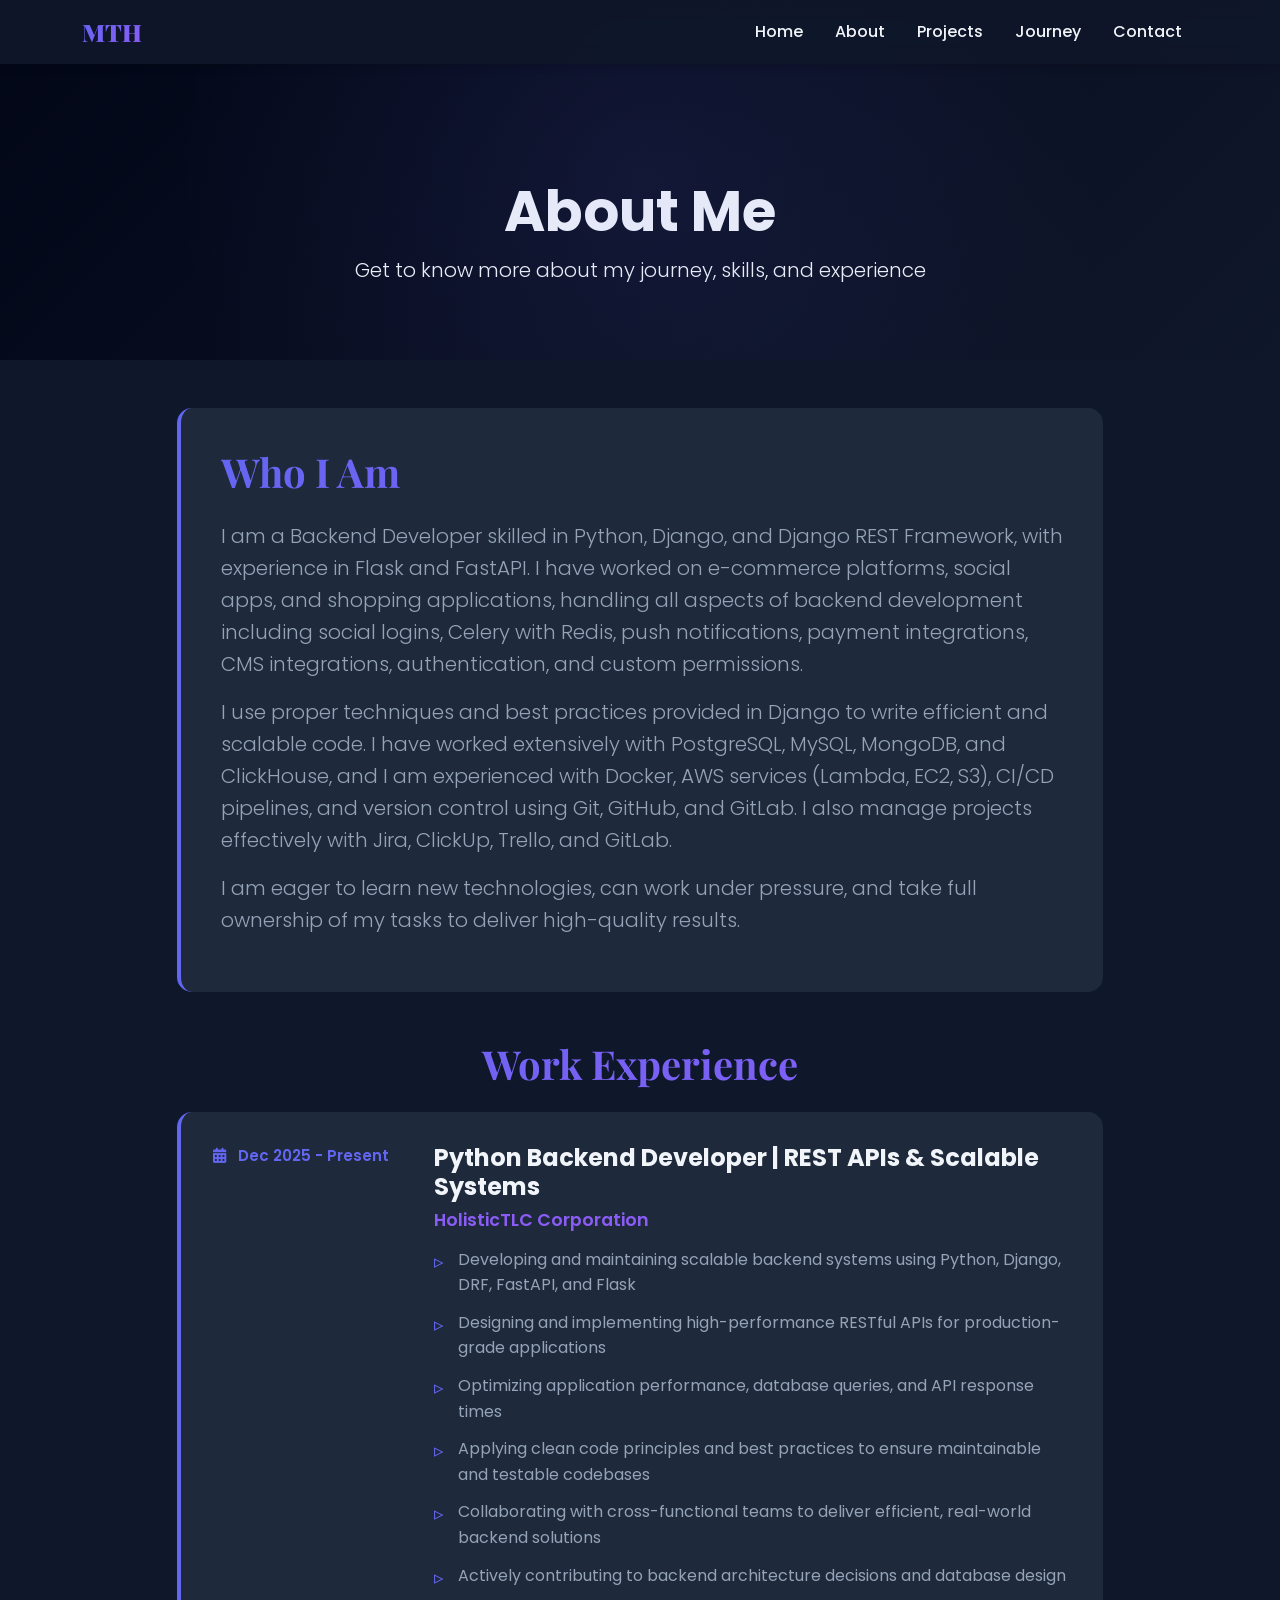
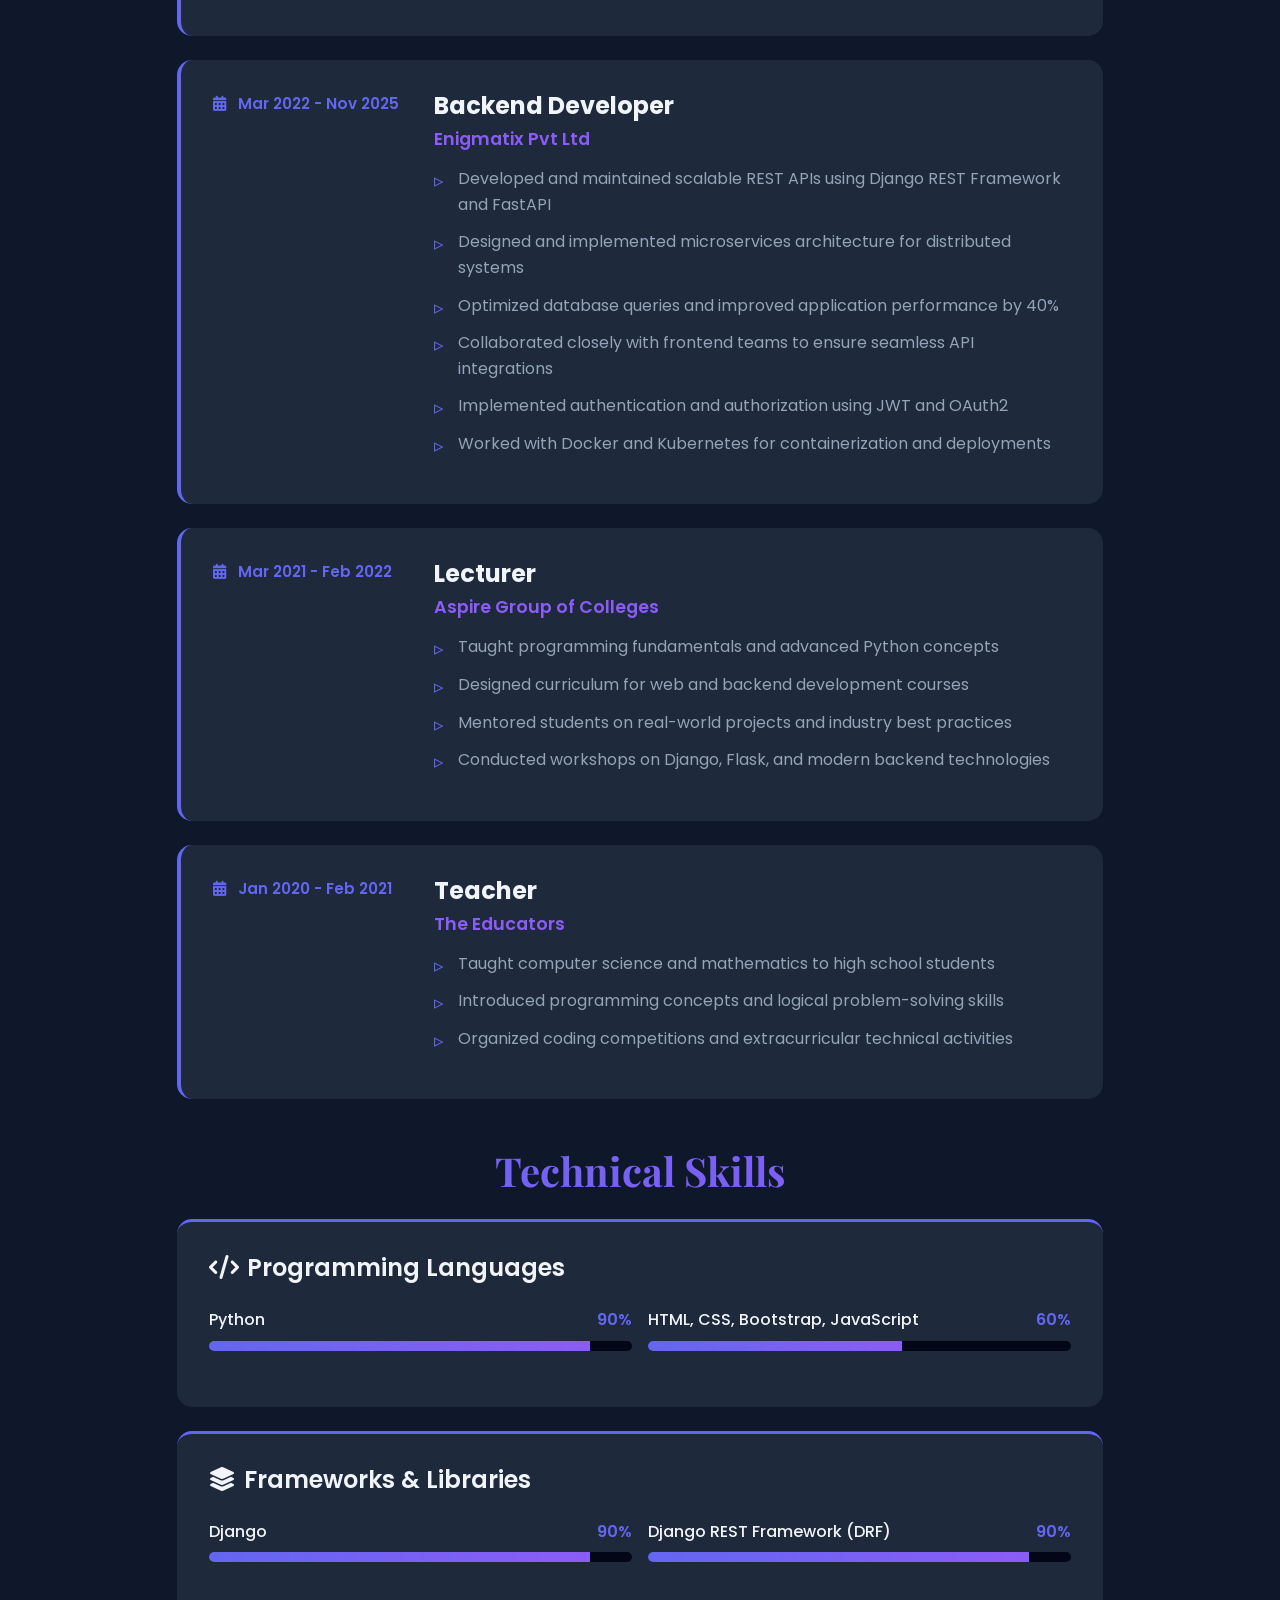
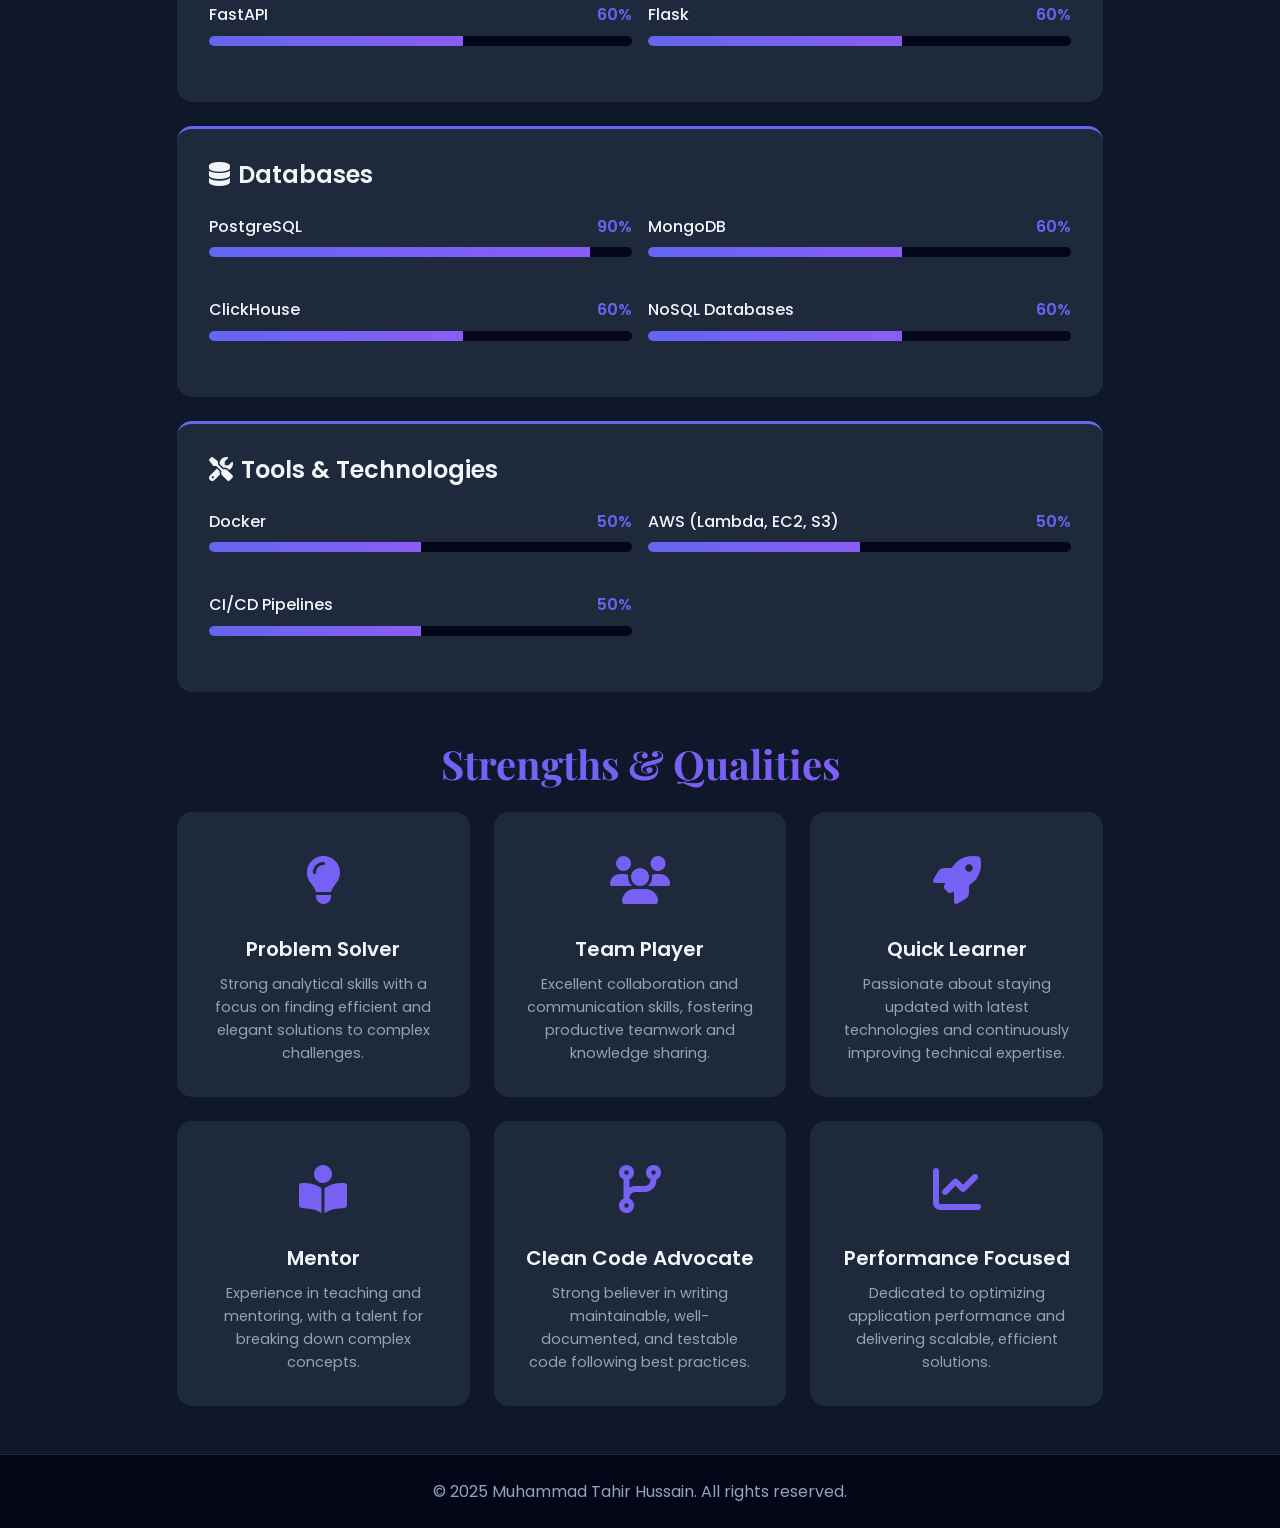
==== commit 35f95798: "Add new experiance" ====
--- a/about.html
+++ b/about.html
@@ -130,83 +130,127 @@
             </div>
 
             <!-- Work Experience -->
-            <div class="row mb-5">
-                <div class="col-12">
-                    <h2 class="section-title mb-4 text-center">Work Experience</h2>
-                </div>
-                <div class="col-lg-10 mx-auto">
-                    <!-- Experience 1 -->
-                    <div class="experience-card fade-in-up mb-4">
-                        <div class="row">
-                            <div class="col-md-3 mb-3 mb-md-0">
-                                <div class="experience-year">
-                                    <i class="fas fa-calendar-alt me-2"></i>
-                                    2022 - Present
-                                </div>
-                            </div>
-                            <div class="col-md-9">
-                                <h4 class="experience-title">Backend Developer</h4>
-                                <h5 class="experience-company">Enigmatix Pvt Ltd</h5>
-                                <ul class="experience-details">
-                                    <li>Developed and maintained scalable REST APIs using Django REST Framework and FastAPI, applying best practices and efficient backend techniques</li>
-                                    <li>Handled all aspects of backend development for e-commerce platforms, social apps, and shopping applications, including social logins, Celery with Redis, push notifications, payment integrations, CMS integrations, authentication, and custom permissions</li>
-                                    <li>Designed and implemented robust, maintainable backend systems following Django best practices to ensure scalable and high-performance applications</li>
-                                    <li>Optimized database interactions and improved application performance using proper techniques with PostgreSQL, MySQL, MongoDB, and ClickHouse</li>
-                                    <li>Collaborated with frontend teams to integrate APIs, ensuring seamless and high-quality user experiences</li>
-                                    <li>Implemented secure authentication and authorization systems using JWT and OAuth2</li>
-                                    <li>Worked with Docker and AWS services (Lambda, EC2, S3) for deployment, containerization, and DevOps tasks</li>
-                                    <li>Managed projects effectively using Git, GitHub, GitLab, Jira, ClickUp, and Trello, maintaining organized and efficient workflows</li>
-                                    <li>Eager to learn new technologies, work under pressure, and take full ownership of tasks to deliver high-quality results</li>
-                                </ul>
-                            </div>
-                        </div>
-                    </div>
-
-                    <!-- Experience 2 -->
-                    <div class="experience-card fade-in-up mb-4">
-                        <div class="row">
-                            <div class="col-md-3 mb-3 mb-md-0">
-                                <div class="experience-year">
-                                    <i class="fas fa-calendar-alt me-2"></i>
-                                    2021 - 2022
-                                </div>
-                            </div>
-                            <div class="col-md-9">
-                                <h4 class="experience-title">Lecturer</h4>
-                                <h5 class="experience-company">Aspire Group of Colleges</h5>
-                                <ul class="experience-details">
-                                    <li>Instructed students in basic and advanced Python programming, helping them improve coding and problem-solving skills</li>
-                                    <li>Led lessons and practical sessions on various computer subjects, including software, databases, and web technologies</li>
-                                    <li>Managed technical work in the department, including computer labs, software setup, and IT-related tasks</li>
-                                    <li>Guided students on projects, assignments, and coding exercises, providing hands-on support</li>
-                                </ul>
-                            </div>
-                        </div>
-                    </div>
-
-                    <!-- Experience 3 -->
-                    <div class="experience-card fade-in-up">
-                        <div class="row">
-                            <div class="col-md-3 mb-3 mb-md-0">
-                                <div class="experience-year">
-                                    <i class="fas fa-calendar-alt me-2"></i>
-                                    2020 - 2021
-                                </div>
-                            </div>
-                            <div class="col-md-9">
-                                <h4 class="experience-title">Teacher</h4>
-                                <h5 class="experience-company">The Educators</h5>
-                                <ul class="experience-details">
-                                    <li>Instructed high school students in computer science and mathematics, helping them build strong foundations in both subjects</li>
-                                    <li>Introduced students to programming concepts and problem-solving techniques, encouraging logical thinking and creativity</li>
-                                    <li>Assisted in maintaining computer labs and managing technical resources to ensure smooth classroom operations</li>
-                                </ul>
-                            </div>
-                        </div>
-                    </div>
-                </div>
-            </div>
-
+        <div class="row mb-5">
+            <div class="col-12">
+                <h2 class="section-title mb-4 text-center">Work Experience</h2>
+            </div>
+            <div class="col-lg-10 mx-auto">
+
+                <!-- Experience 1: HolisticTLC -->
+                <div class="experience-card fade-in-up mb-4">
+                    <div class="row">
+                        <div class="col-md-3 mb-3 mb-md-0">
+                            <div class="experience-year">
+                                <i class="fas fa-calendar-alt me-2"></i>
+                                Dec 2025 - Present
+                            </div>
+                        </div>
+                        <div class="col-md-9">
+                            <h4 class="experience-title">
+                                Python Backend Developer | REST APIs & Scalable Systems
+                            </h4>
+                            <h5 class="experience-company">
+                                HolisticTLC Corporation
+                            </h5>
+                            <!--                            <p class="text-dark-emphasis fw-semibold mb-2">-->
+                            <!--                                <i class="fas fa-map-marker-alt me-1"></i>-->
+                            <!--                                Bahawalpur, Punjab, Pakistan · On-site-->
+                            <!--                            </p>-->
+                            <ul class="experience-details">
+                                <li>Developing and maintaining scalable backend systems using Python, Django, DRF,
+                                    FastAPI, and Flask
+                                </li>
+                                <li>Designing and implementing high-performance RESTful APIs for production-grade
+                                    applications
+                                </li>
+                                <li>Optimizing application performance, database queries, and API response times</li>
+                                <li>Applying clean code principles and best practices to ensure maintainable and
+                                    testable codebases
+                                </li>
+                                <li>Collaborating with cross-functional teams to deliver efficient, real-world backend
+                                    solutions
+                                </li>
+                                <li>Actively contributing to backend architecture decisions and database design</li>
+                            </ul>
+                        </div>
+                    </div>
+                </div>
+
+                <!-- Experience 2: Enigmatix -->
+                <div class="experience-card fade-in-up mb-4">
+                    <div class="row">
+                        <div class="col-md-3 mb-3 mb-md-0">
+                            <div class="experience-year">
+                                <i class="fas fa-calendar-alt me-2"></i>
+                                Mar 2022 - Nov 2025
+                            </div>
+                        </div>
+                        <div class="col-md-9">
+                            <h4 class="experience-title">Backend Developer</h4>
+                            <h5 class="experience-company">Enigmatix Pvt Ltd</h5>
+                            <!--                             <p class="text-dark-emphasis fw-semibold mb-2">-->
+                            <!--                                <i class="fas fa-map-marker-alt me-1"></i>-->
+                            <!--                                Bahawalpur, Punjab, Pakistan · On-site-->
+                            <!--                            </p>-->
+                            <ul class="experience-details">
+                                <li>Developed and maintained scalable REST APIs using Django REST Framework and
+                                    FastAPI
+                                </li>
+                                <li>Designed and implemented microservices architecture for distributed systems</li>
+                                <li>Optimized database queries and improved application performance by 40%</li>
+                                <li>Collaborated closely with frontend teams to ensure seamless API integrations</li>
+                                <li>Implemented authentication and authorization using JWT and OAuth2</li>
+                                <li>Worked with Docker and Kubernetes for containerization and deployments</li>
+                            </ul>
+                        </div>
+                    </div>
+                </div>
+
+                <!-- Experience 3: Aspire Group of Colleges -->
+                <div class="experience-card fade-in-up mb-4">
+                    <div class="row">
+                        <div class="col-md-3 mb-3 mb-md-0">
+                            <div class="experience-year">
+                                <i class="fas fa-calendar-alt me-2"></i>
+                                Mar 2021 - Feb 2022
+                            </div>
+                        </div>
+                        <div class="col-md-9">
+                            <h4 class="experience-title">Lecturer</h4>
+                            <h5 class="experience-company">Aspire Group of Colleges</h5>
+                            <ul class="experience-details">
+                                <li>Taught programming fundamentals and advanced Python concepts</li>
+                                <li>Designed curriculum for web and backend development courses</li>
+                                <li>Mentored students on real-world projects and industry best practices</li>
+                                <li>Conducted workshops on Django, Flask, and modern backend technologies</li>
+                            </ul>
+                        </div>
+                    </div>
+                </div>
+
+                <!-- Experience 4: The Educators -->
+                <div class="experience-card fade-in-up">
+                    <div class="row">
+                        <div class="col-md-3 mb-3 mb-md-0">
+                            <div class="experience-year">
+                                <i class="fas fa-calendar-alt me-2"></i>
+                                Jan 2020 - Feb 2021
+                            </div>
+                        </div>
+                        <div class="col-md-9">
+                            <h4 class="experience-title">Teacher</h4>
+                            <h5 class="experience-company">The Educators</h5>
+                            <ul class="experience-details">
+                                <li>Taught computer science and mathematics to high school students</li>
+                                <li>Introduced programming concepts and logical problem-solving skills</li>
+                                <li>Organized coding competitions and extracurricular technical activities</li>
+                            </ul>
+                        </div>
+                    </div>
+                </div>
+
+            </div>
+        </div>
             <!-- Certifications & Training -->
             <!-- COMMENTED OUT
             <div class="row mb-5">
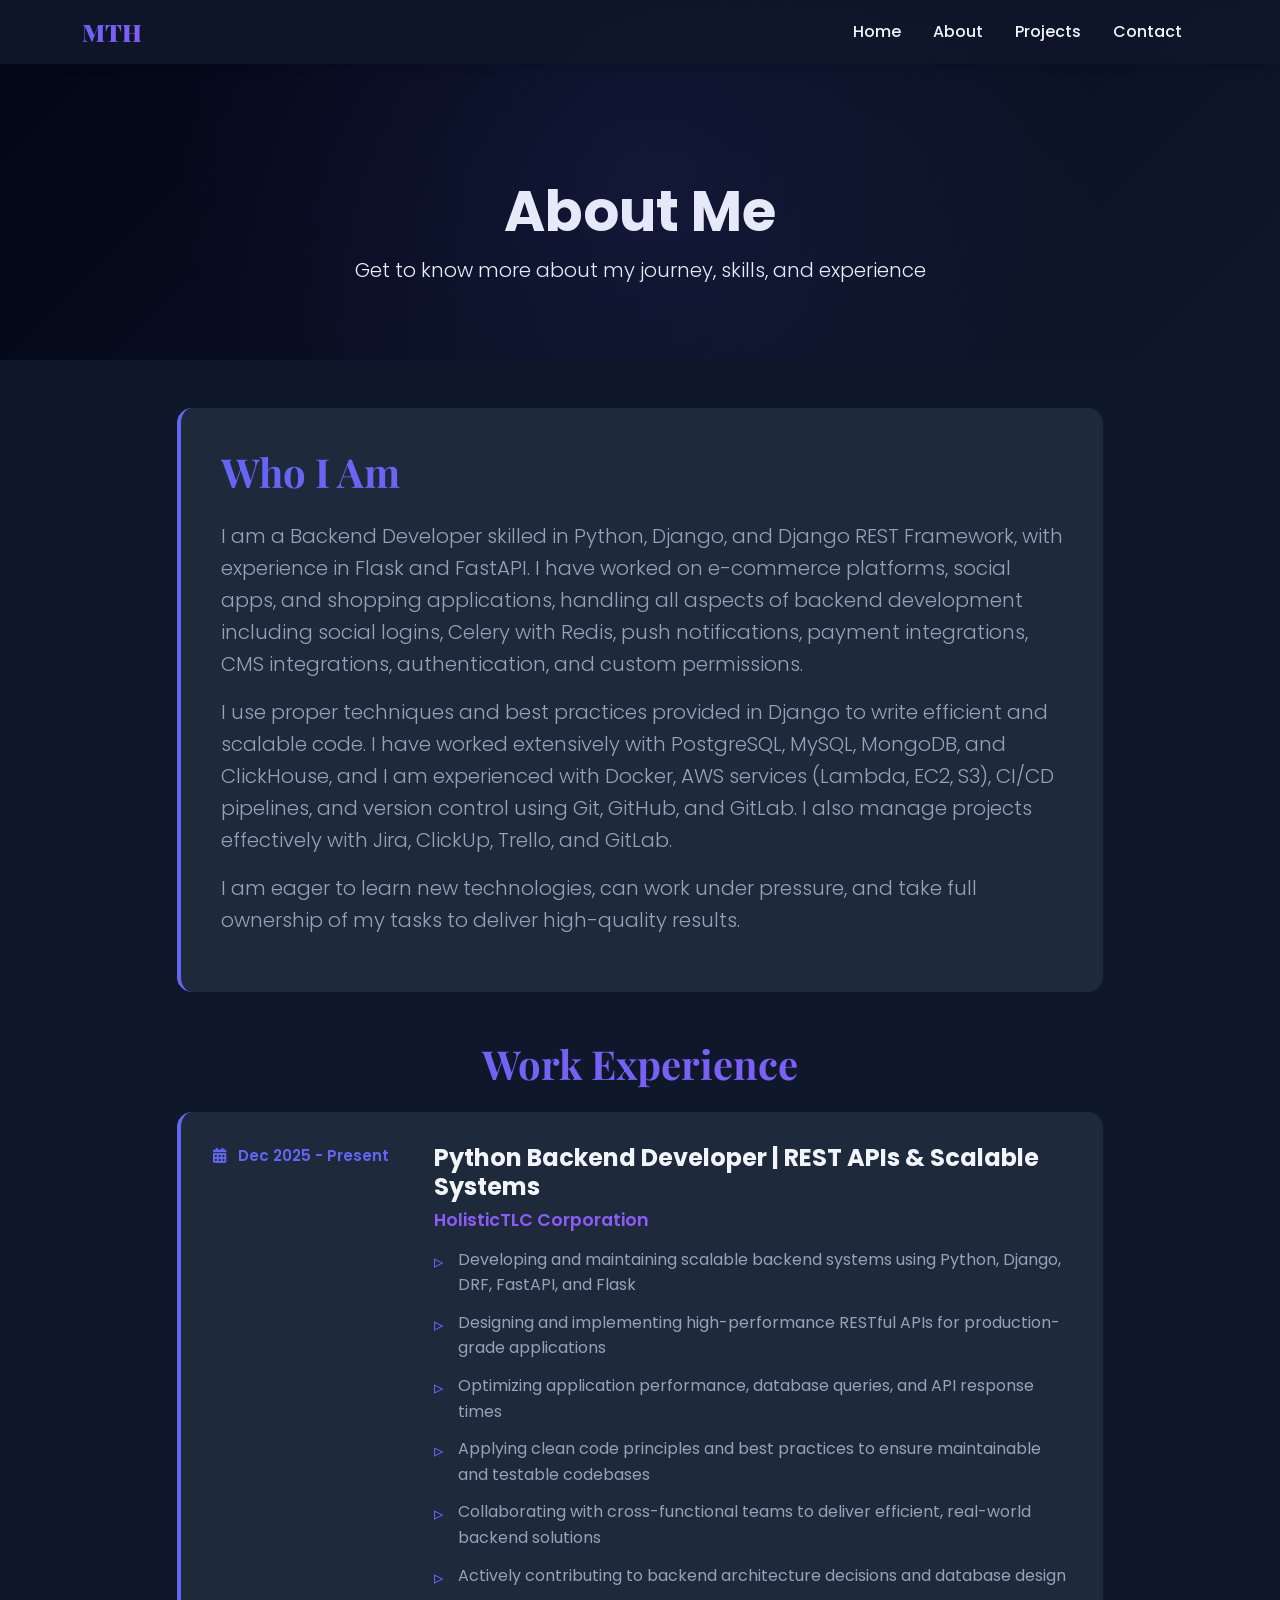
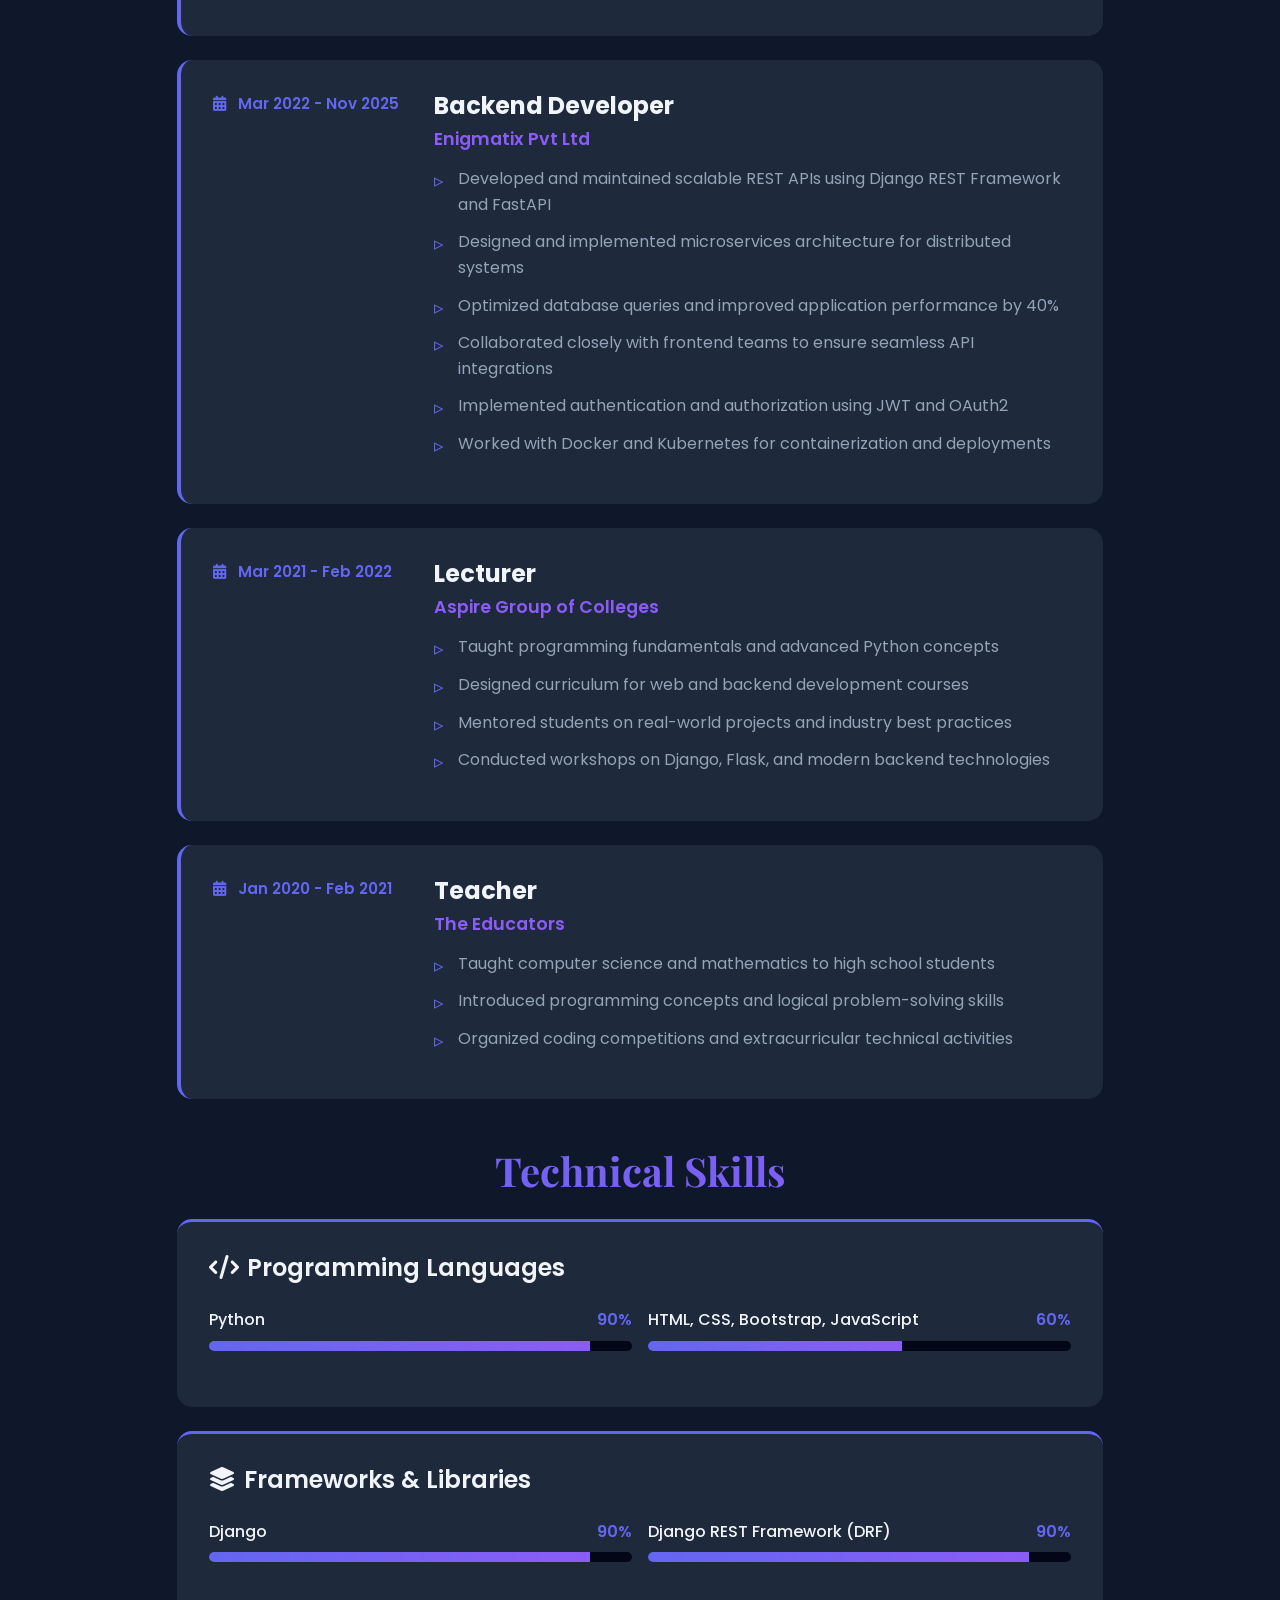
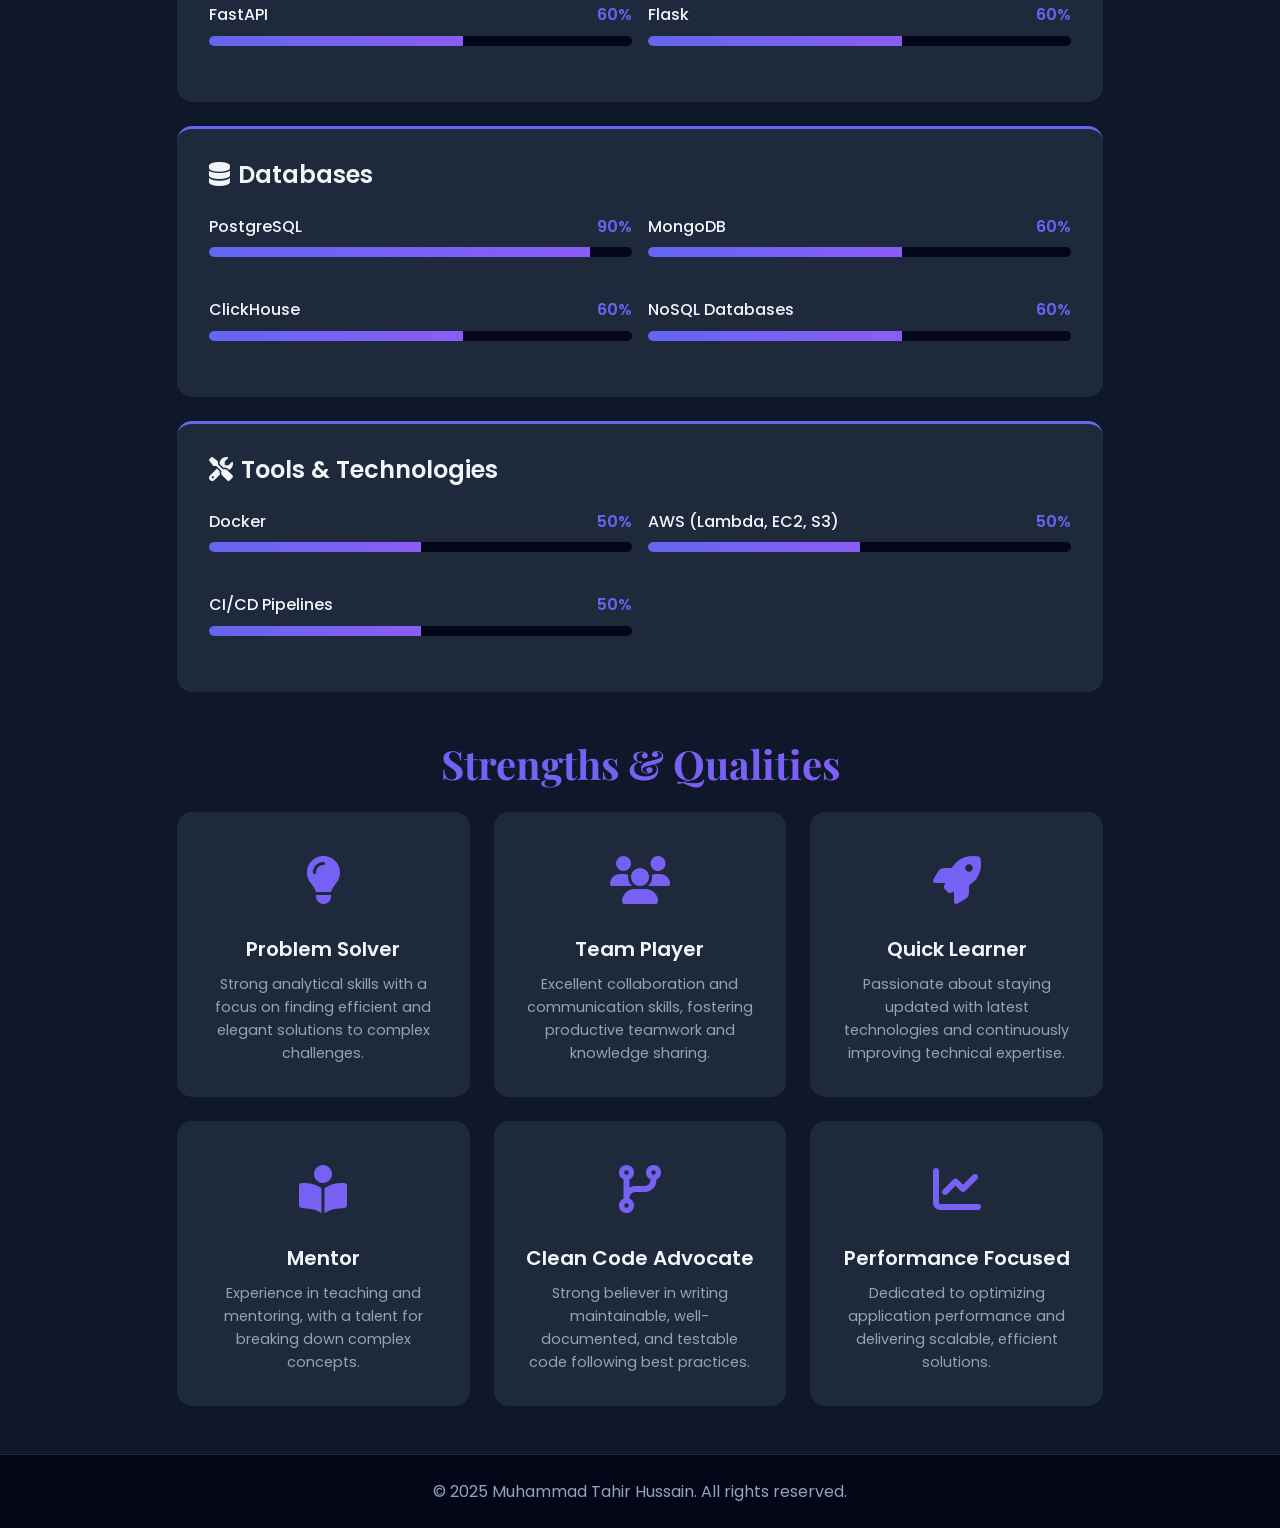
==== commit b0f0eb38: "Comment out Journey link in navigation Comment out the Journey navigation link in about.html" ====
--- a/about.html
+++ b/about.html
@@ -76,9 +76,9 @@
                     <li class="nav-item">
                         <a class="nav-link" href="projects.html">Projects</a>
                     </li>
-                    <li class="nav-item">
+                    <!-- <li class="nav-item">
                         <a class="nav-link" href="journey.html">Journey</a>
-                    </li>
+                    </li> -->
                     <li class="nav-item">
                         <a class="nav-link" href="contact.html">Contact</a>
                     </li>
